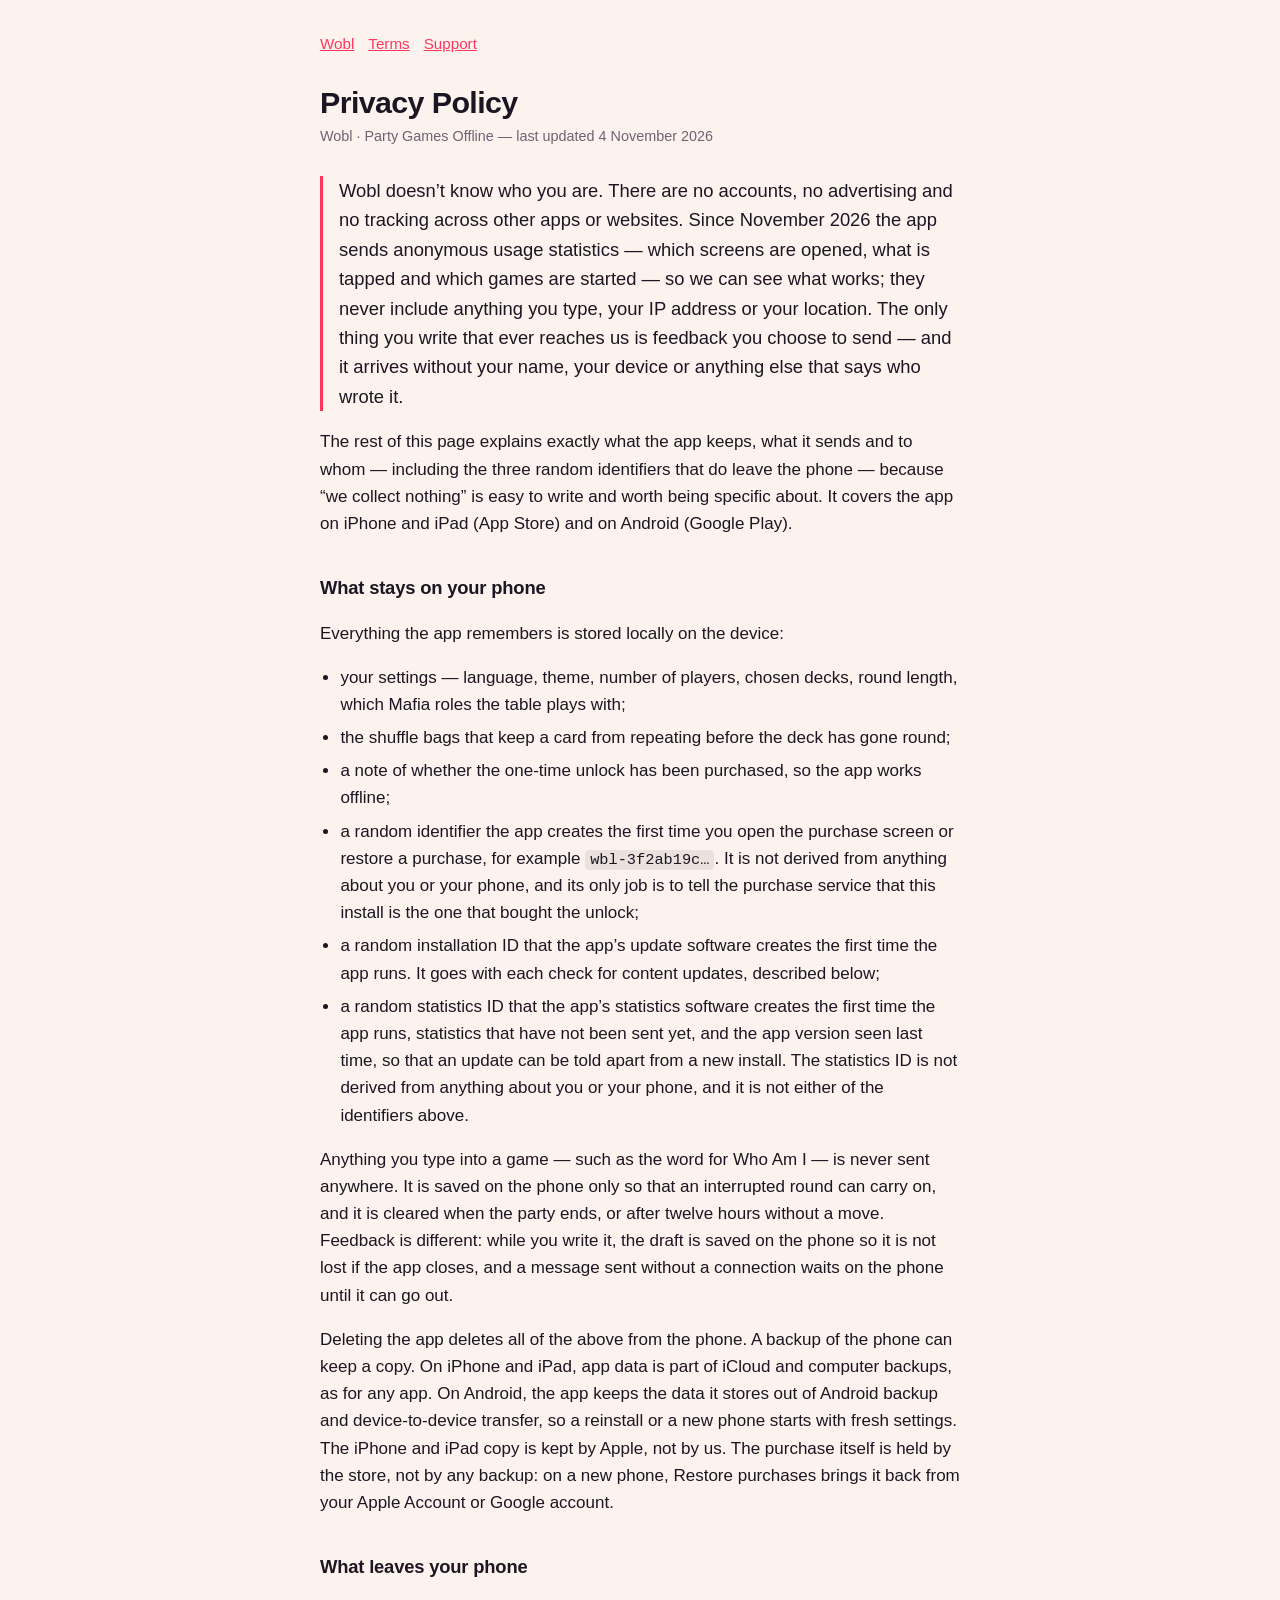
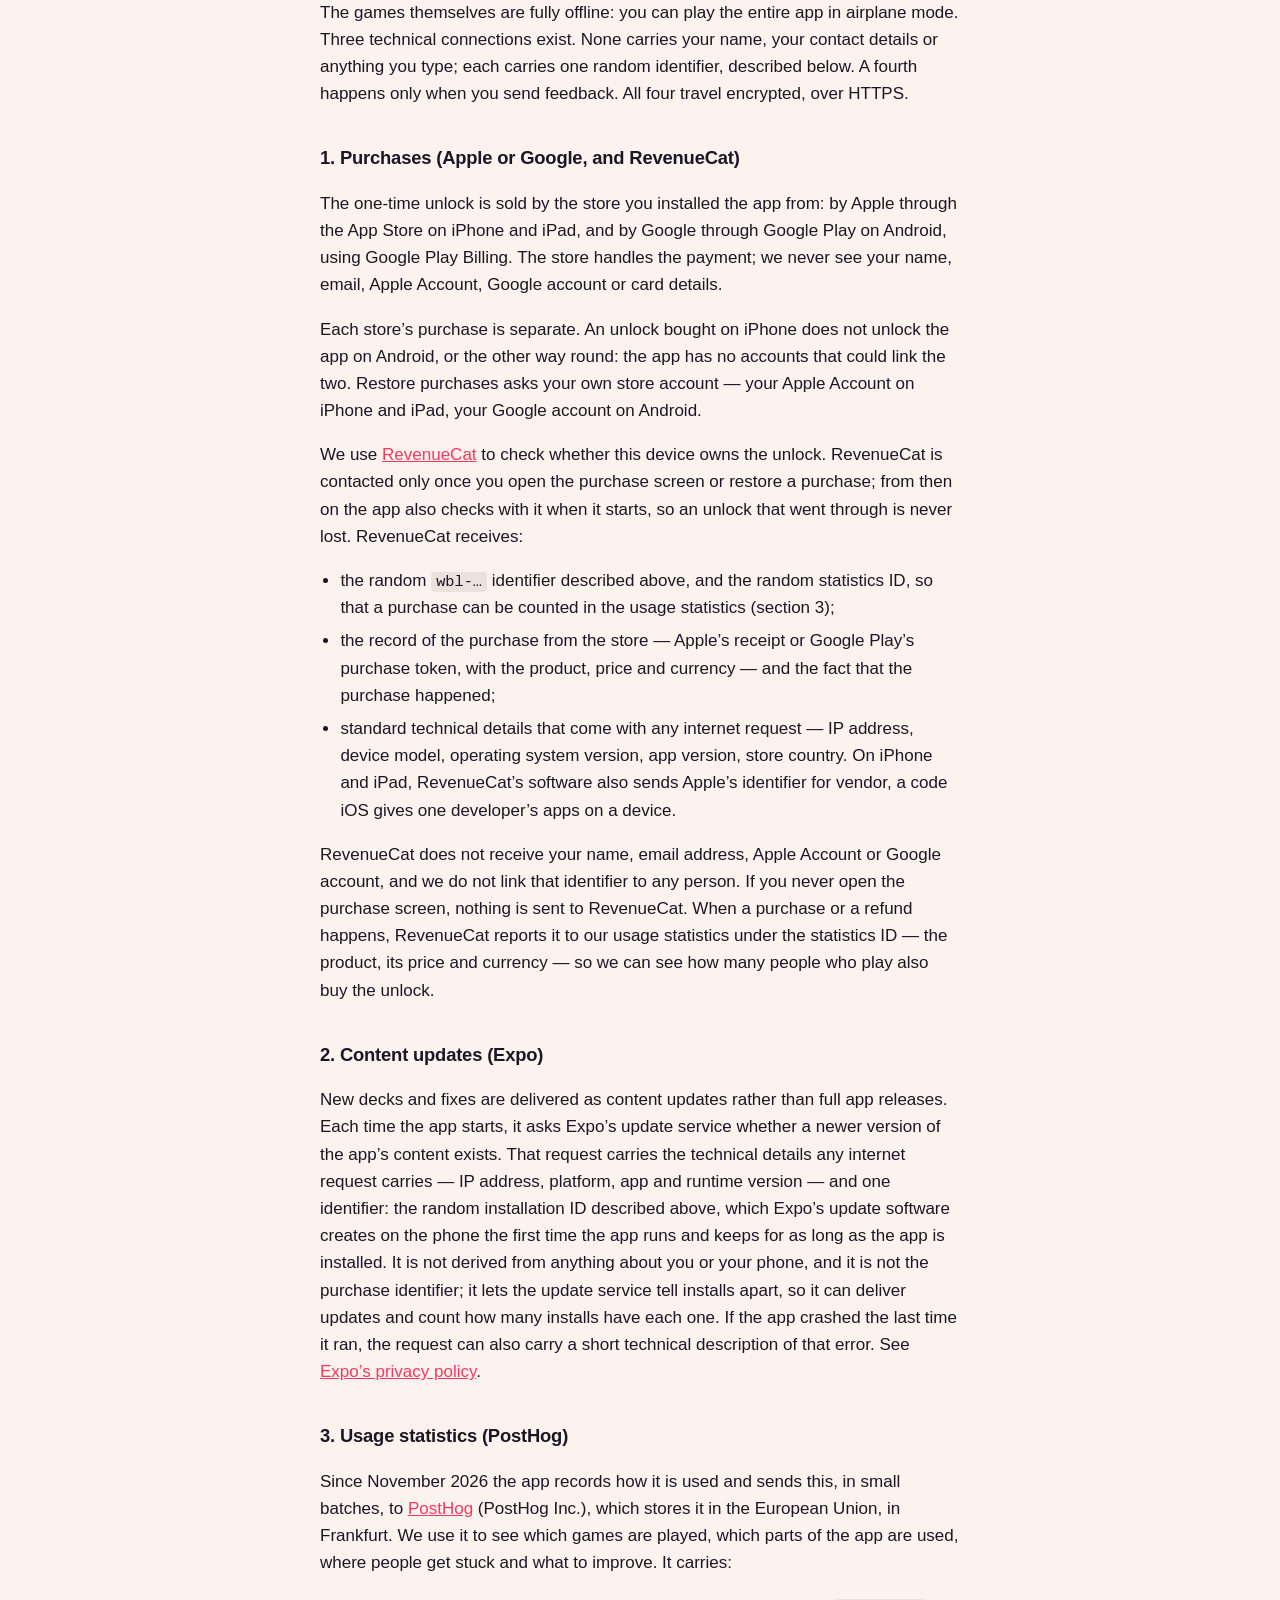
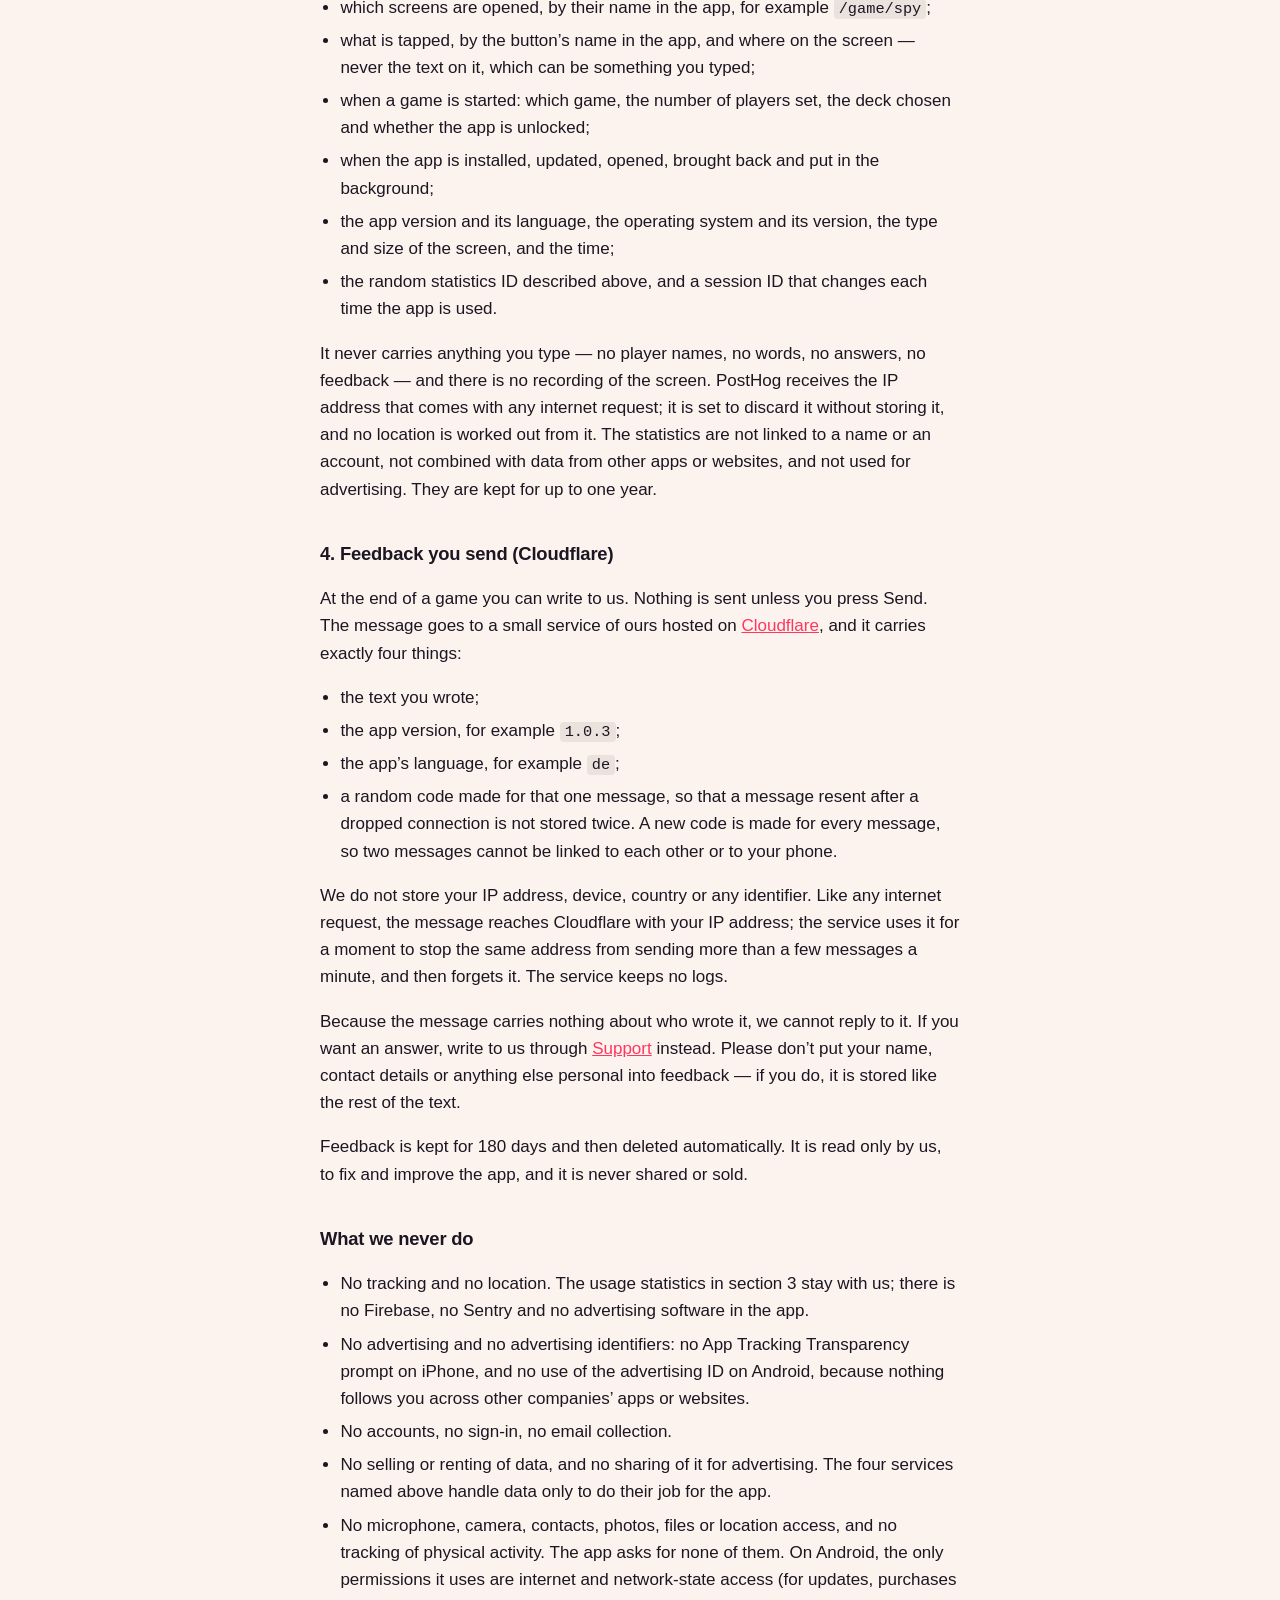
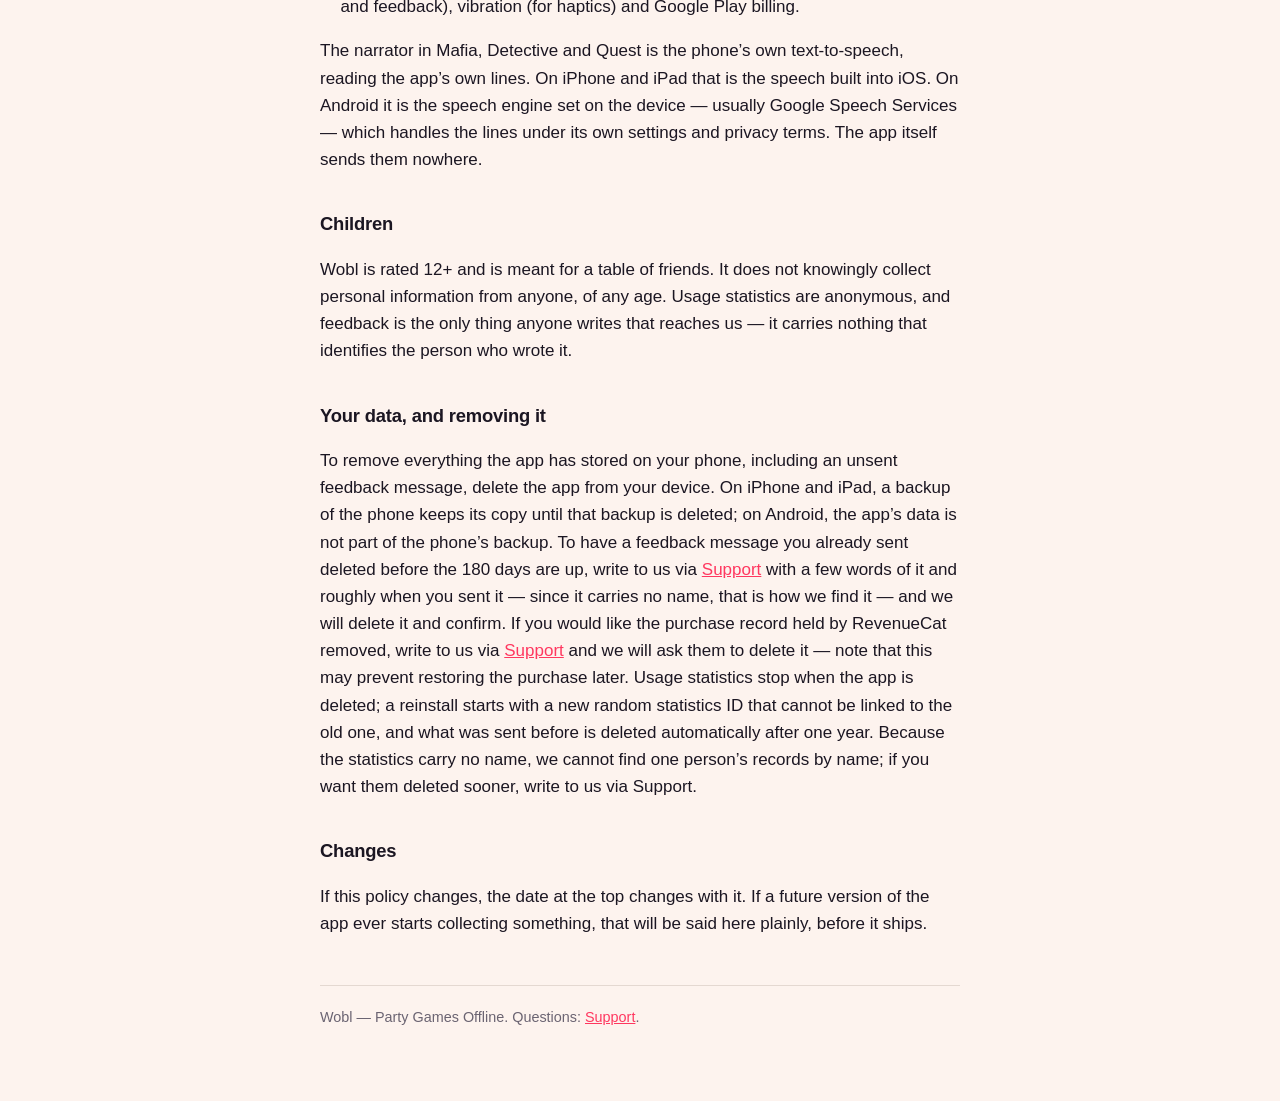
==== privacy.html @ 62a46d9d "Политика: якорь your-data у раздела об удалении данных (ссылка для Data safety в Google Play) Co-Aut" ====
<!doctype html>
<html lang="en">
<head>
<meta charset="utf-8">
<meta name="viewport" content="width=device-width, initial-scale=1">
<title>Privacy Policy — Wobl</title>
<link rel="stylesheet" href="style.css">
</head>
<body>
<main>
<nav><a href="./">Wobl</a><a href="terms.html">Terms</a><a href="support.html">Support</a></nav>

<h1>Privacy Policy</h1>
<p class="date">Wobl · Party Games Offline — last updated 4 November 2026</p>

<p class="lede">Wobl doesn’t know who you are. There are no accounts, no advertising and no tracking across other apps or websites. Since November 2026 the app sends anonymous usage statistics — which screens are opened, what is tapped and which games are started — so we can see what works; they never include anything you type, your IP address or your location. The only thing you write that ever reaches us is feedback you choose to send — and it arrives without your name, your device or anything else that says who wrote it.</p>

<p>The rest of this page explains exactly what the app keeps, what it sends and to whom — including the three random identifiers that do leave the phone — because “we collect nothing” is easy to write and worth being specific about. It covers the app on iPhone and iPad (App Store) and on Android (Google Play).</p>

<h2>What stays on your phone</h2>
<p>Everything the app remembers is stored locally on the device:</p>
<ul>
  <li>your settings — language, theme, number of players, chosen decks, round length, which Mafia roles the table plays with;</li>
  <li>the shuffle bags that keep a card from repeating before the deck has gone round;</li>
  <li>a note of whether the one-time unlock has been purchased, so the app works offline;</li>
  <li>a random identifier the app creates the first time you open the purchase screen or restore a purchase, for example <code>wbl-3f2ab19c…</code>. It is not derived from anything about you or your phone, and its only job is to tell the purchase service that this install is the one that bought the unlock;</li>
  <li>a random installation ID that the app’s update software creates the first time the app runs. It goes with each check for content updates, described below;</li>
  <li>a random statistics ID that the app’s statistics software creates the first time the app runs, statistics that have not been sent yet, and the app version seen last time, so that an update can be told apart from a new install. The statistics ID is not derived from anything about you or your phone, and it is not either of the identifiers above.</li>
</ul>
<p>Anything you type into a game — such as the word for Who Am I — is never sent anywhere. It is saved on the phone only so that an interrupted round can carry on, and it is cleared when the party ends, or after twelve hours without a move. Feedback is different: while you write it, the draft is saved on the phone so it is not lost if the app closes, and a message sent without a connection waits on the phone until it can go out.</p>
<p>Deleting the app deletes all of the above from the phone. A backup of the phone can keep a copy. On iPhone and iPad, app data is part of iCloud and computer backups, as for any app. On Android, the app keeps the data it stores out of Android backup and device-to-device transfer, so a reinstall or a new phone starts with fresh settings. The iPhone and iPad copy is kept by Apple, not by us. The purchase itself is held by the store, not by any backup: on a new phone, Restore purchases brings it back from your Apple Account or Google account.</p>

<h2>What leaves your phone</h2>
<p>The games themselves are fully offline: you can play the entire app in airplane mode. Three technical connections exist. None carries your name, your contact details or anything you type; each carries one random identifier, described below. A fourth happens only when you send feedback. All four travel encrypted, over HTTPS.</p>

<h2>1. Purchases (Apple or Google, and RevenueCat)</h2>
<p>The one-time unlock is sold by the store you installed the app from: by Apple through the App Store on iPhone and iPad, and by Google through Google Play on Android, using Google Play Billing. The store handles the payment; we never see your name, email, Apple Account, Google account or card details.</p>
<p>Each store’s purchase is separate. An unlock bought on iPhone does not unlock the app on Android, or the other way round: the app has no accounts that could link the two. Restore purchases asks your own store account — your Apple Account on iPhone and iPad, your Google account on Android.</p>
<p>We use <a href="https://www.revenuecat.com/privacy/" rel="noopener">RevenueCat</a> to check whether this device owns the unlock. RevenueCat is contacted only once you open the purchase screen or restore a purchase; from then on the app also checks with it when it starts, so an unlock that went through is never lost. RevenueCat receives:</p>
<ul>
  <li>the random <code>wbl-…</code> identifier described above, and the random statistics ID, so that a purchase can be counted in the usage statistics (section 3);</li>
  <li>the record of the purchase from the store — Apple’s receipt or Google Play’s purchase token, with the product, price and currency — and the fact that the purchase happened;</li>
  <li>standard technical details that come with any internet request — IP address, device model, operating system version, app version, store country. On iPhone and iPad, RevenueCat’s software also sends Apple’s identifier for vendor, a code iOS gives one developer’s apps on a device.</li>
</ul>
<p>RevenueCat does not receive your name, email address, Apple Account or Google account, and we do not link that identifier to any person. If you never open the purchase screen, nothing is sent to RevenueCat. When a purchase or a refund happens, RevenueCat reports it to our usage statistics under the statistics ID — the product, its price and currency — so we can see how many people who play also buy the unlock.</p>

<h2>2. Content updates (Expo)</h2>
<p>New decks and fixes are delivered as content updates rather than full app releases. Each time the app starts, it asks Expo’s update service whether a newer version of the app’s content exists. That request carries the technical details any internet request carries — IP address, platform, app and runtime version — and one identifier: the random installation ID described above, which Expo’s update software creates on the phone the first time the app runs and keeps for as long as the app is installed. It is not derived from anything about you or your phone, and it is not the purchase identifier; it lets the update service tell installs apart, so it can deliver updates and count how many installs have each one. If the app crashed the last time it ran, the request can also carry a short technical description of that error. See <a href="https://expo.dev/privacy" rel="noopener">Expo’s privacy policy</a>.</p>

<h2>3. Usage statistics (PostHog)</h2>
<p>Since November 2026 the app records how it is used and sends this, in small batches, to <a href="https://posthog.com/privacy" rel="noopener">PostHog</a> (PostHog Inc.), which stores it in the European Union, in Frankfurt. We use it to see which games are played, which parts of the app are used, where people get stuck and what to improve. It carries:</p>
<ul>
  <li>which screens are opened, by their name in the app, for example <code>/game/spy</code>;</li>
  <li>what is tapped, by the button’s name in the app, and where on the screen — never the text on it, which can be something you typed;</li>
  <li>when a game is started: which game, the number of players set, the deck chosen and whether the app is unlocked;</li>
  <li>when the app is installed, updated, opened, brought back and put in the background;</li>
  <li>the app version and its language, the operating system and its version, the type and size of the screen, and the time;</li>
  <li>the random statistics ID described above, and a session ID that changes each time the app is used.</li>
</ul>
<p>It never carries anything you type — no player names, no words, no answers, no feedback — and there is no recording of the screen. PostHog receives the IP address that comes with any internet request; it is set to discard it without storing it, and no location is worked out from it. The statistics are not linked to a name or an account, not combined with data from other apps or websites, and not used for advertising. They are kept for up to one year.</p>

<h2>4. Feedback you send (Cloudflare)</h2>
<p>At the end of a game you can write to us. Nothing is sent unless you press Send. The message goes to a small service of ours hosted on <a href="https://www.cloudflare.com/privacypolicy/" rel="noopener">Cloudflare</a>, and it carries exactly four things:</p>
<ul>
  <li>the text you wrote;</li>
  <li>the app version, for example <code>1.0.3</code>;</li>
  <li>the app’s language, for example <code>de</code>;</li>
  <li>a random code made for that one message, so that a message resent after a dropped connection is not stored twice. A new code is made for every message, so two messages cannot be linked to each other or to your phone.</li>
</ul>
<p>We do not store your IP address, device, country or any identifier. Like any internet request, the message reaches Cloudflare with your IP address; the service uses it for a moment to stop the same address from sending more than a few messages a minute, and then forgets it. The service keeps no logs.</p>
<p>Because the message carries nothing about who wrote it, we cannot reply to it. If you want an answer, write to us through <a href="support.html">Support</a> instead. Please don’t put your name, contact details or anything else personal into feedback — if you do, it is stored like the rest of the text.</p>
<p>Feedback is kept for 180 days and then deleted automatically. It is read only by us, to fix and improve the app, and it is never shared or sold.</p>

<h2>What we never do</h2>
<ul>
  <li>No tracking and no location. The usage statistics in section 3 stay with us; there is no Firebase, no Sentry and no advertising software in the app.</li>
  <li>No advertising and no advertising identifiers: no App Tracking Transparency prompt on iPhone, and no use of the advertising ID on Android, because nothing follows you across other companies’ apps or websites.</li>
  <li>No accounts, no sign-in, no email collection.</li>
  <li>No selling or renting of data, and no sharing of it for advertising. The four services named above handle data only to do their job for the app.</li>
  <li>No microphone, camera, contacts, photos, files or location access, and no tracking of physical activity. The app asks for none of them. On Android, the only permissions it uses are internet and network-state access (for updates, purchases and feedback), vibration (for haptics) and Google Play billing.</li>
</ul>
<p>The narrator in Mafia, Detective and Quest is the phone’s own text-to-speech, reading the app’s own lines. On iPhone and iPad that is the speech built into iOS. On Android it is the speech engine set on the device — usually Google Speech Services — which handles the lines under its own settings and privacy terms. The app itself sends them nowhere.</p>

<h2>Children</h2>
<p>Wobl is rated 12+ and is meant for a table of friends. It does not knowingly collect personal information from anyone, of any age. Usage statistics are anonymous, and feedback is the only thing anyone writes that reaches us — it carries nothing that identifies the person who wrote it.</p>

<h2 id="your-data">Your data, and removing it</h2>
<p>To remove everything the app has stored on your phone, including an unsent feedback message, delete the app from your device. On iPhone and iPad, a backup of the phone keeps its copy until that backup is deleted; on Android, the app’s data is not part of the phone’s backup. To have a feedback message you already sent deleted before the 180 days are up, write to us via <a href="support.html">Support</a> with a few words of it and roughly when you sent it — since it carries no name, that is how we find it — and we will delete it and confirm. If you would like the purchase record held by RevenueCat removed, write to us via <a href="support.html">Support</a> and we will ask them to delete it — note that this may prevent restoring the purchase later. Usage statistics stop when the app is deleted; a reinstall starts with a new random statistics ID that cannot be linked to the old one, and what was sent before is deleted automatically after one year. Because the statistics carry no name, we cannot find one person’s records by name; if you want them deleted sooner, write to us via Support.</p>

<h2>Changes</h2>
<p>If this policy changes, the date at the top changes with it. If a future version of the app ever starts collecting something, that will be said here plainly, before it ships.</p>

<footer>Wobl — Party Games Offline. Questions: <a href="support.html">Support</a>.</footer>
</main>
</body>
</html>
---- style.css ----
/* One stylesheet, no framework. The two colours are the app's own background:
   cream in light, graphite in dark. */
:root {
  color-scheme: light dark;
  --bg: #fdf3ee;
  --ink: #1b1622;
  --soft: #6b6472;
  --line: #e4d8d1;
  --accent: #ff375f;
}
@media (prefers-color-scheme: dark) {
  :root {
    --bg: #1b1622;
    --ink: #f4eef0;
    --soft: #a49ba8;
    --line: #362d3c;
  }
}
* { box-sizing: border-box; }
body {
  margin: 0;
  padding: 32px 20px 72px;
  background: var(--bg);
  color: var(--ink);
  font: 17px/1.6 -apple-system, BlinkMacSystemFont, "Segoe UI", Roboto, Helvetica, Arial, sans-serif;
  -webkit-text-size-adjust: 100%;
}
main { max-width: 40rem; margin: 0 auto; }
a { color: var(--accent); }
h1 { font-size: 1.9rem; line-height: 1.2; margin: 0 0 4px; letter-spacing: -0.02em; }
h2 { font-size: 1.15rem; margin: 36px 0 8px; letter-spacing: -0.01em; }
p, li { color: var(--ink); }
ul { padding-left: 1.2em; }
li { margin: 6px 0; }
.date { color: var(--soft); font-size: 0.9rem; margin: 0 0 28px; }
.lede {
  font-size: 1.15rem;
  border-left: 3px solid var(--accent);
  padding-left: 16px;
  margin: 24px 0 8px;
}
nav { margin-bottom: 28px; font-size: 0.95rem; }
nav a { margin-right: 14px; }
footer {
  margin-top: 48px;
  padding-top: 20px;
  border-top: 1px solid var(--line);
  color: var(--soft);
  font-size: 0.9rem;
}
code {
  font: 0.9em ui-monospace, SFMono-Regular, Menlo, monospace;
  background: color-mix(in srgb, var(--ink) 8%, transparent);
  padding: 1px 5px;
  border-radius: 4px;
}
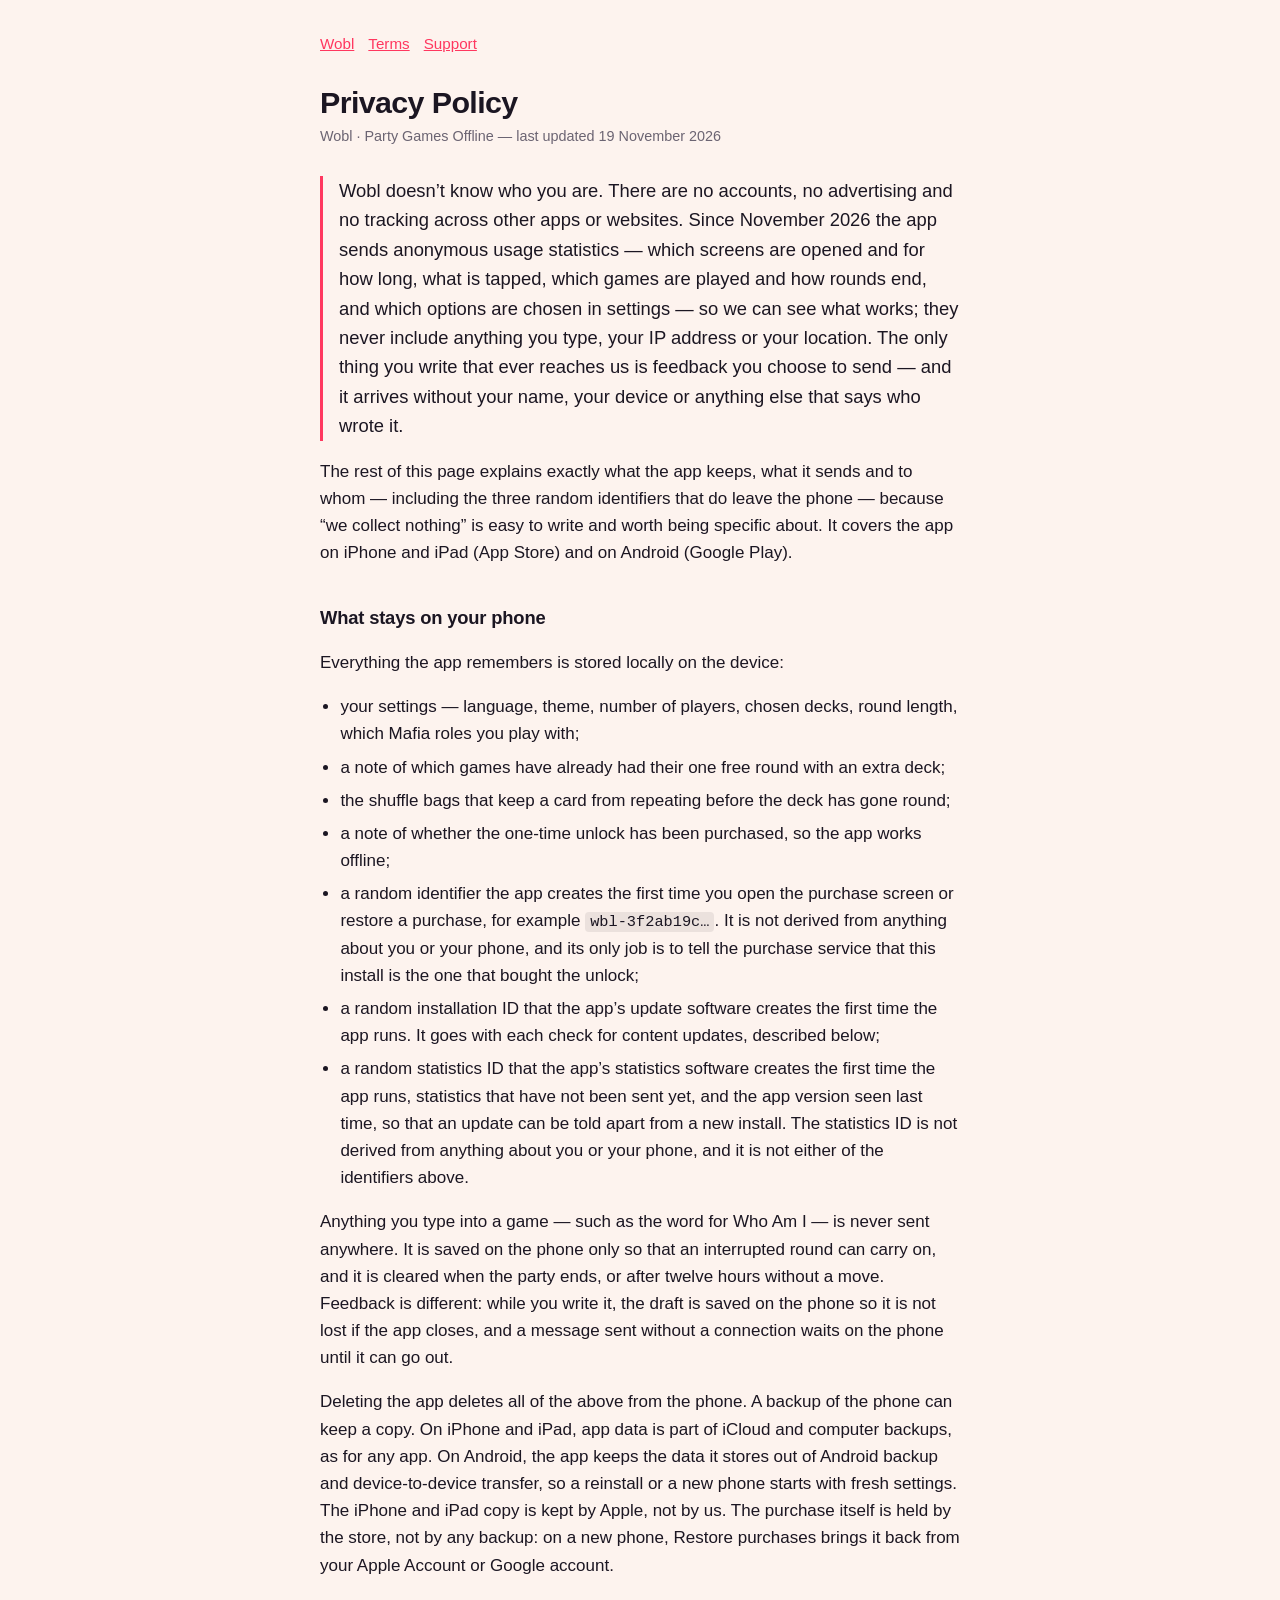
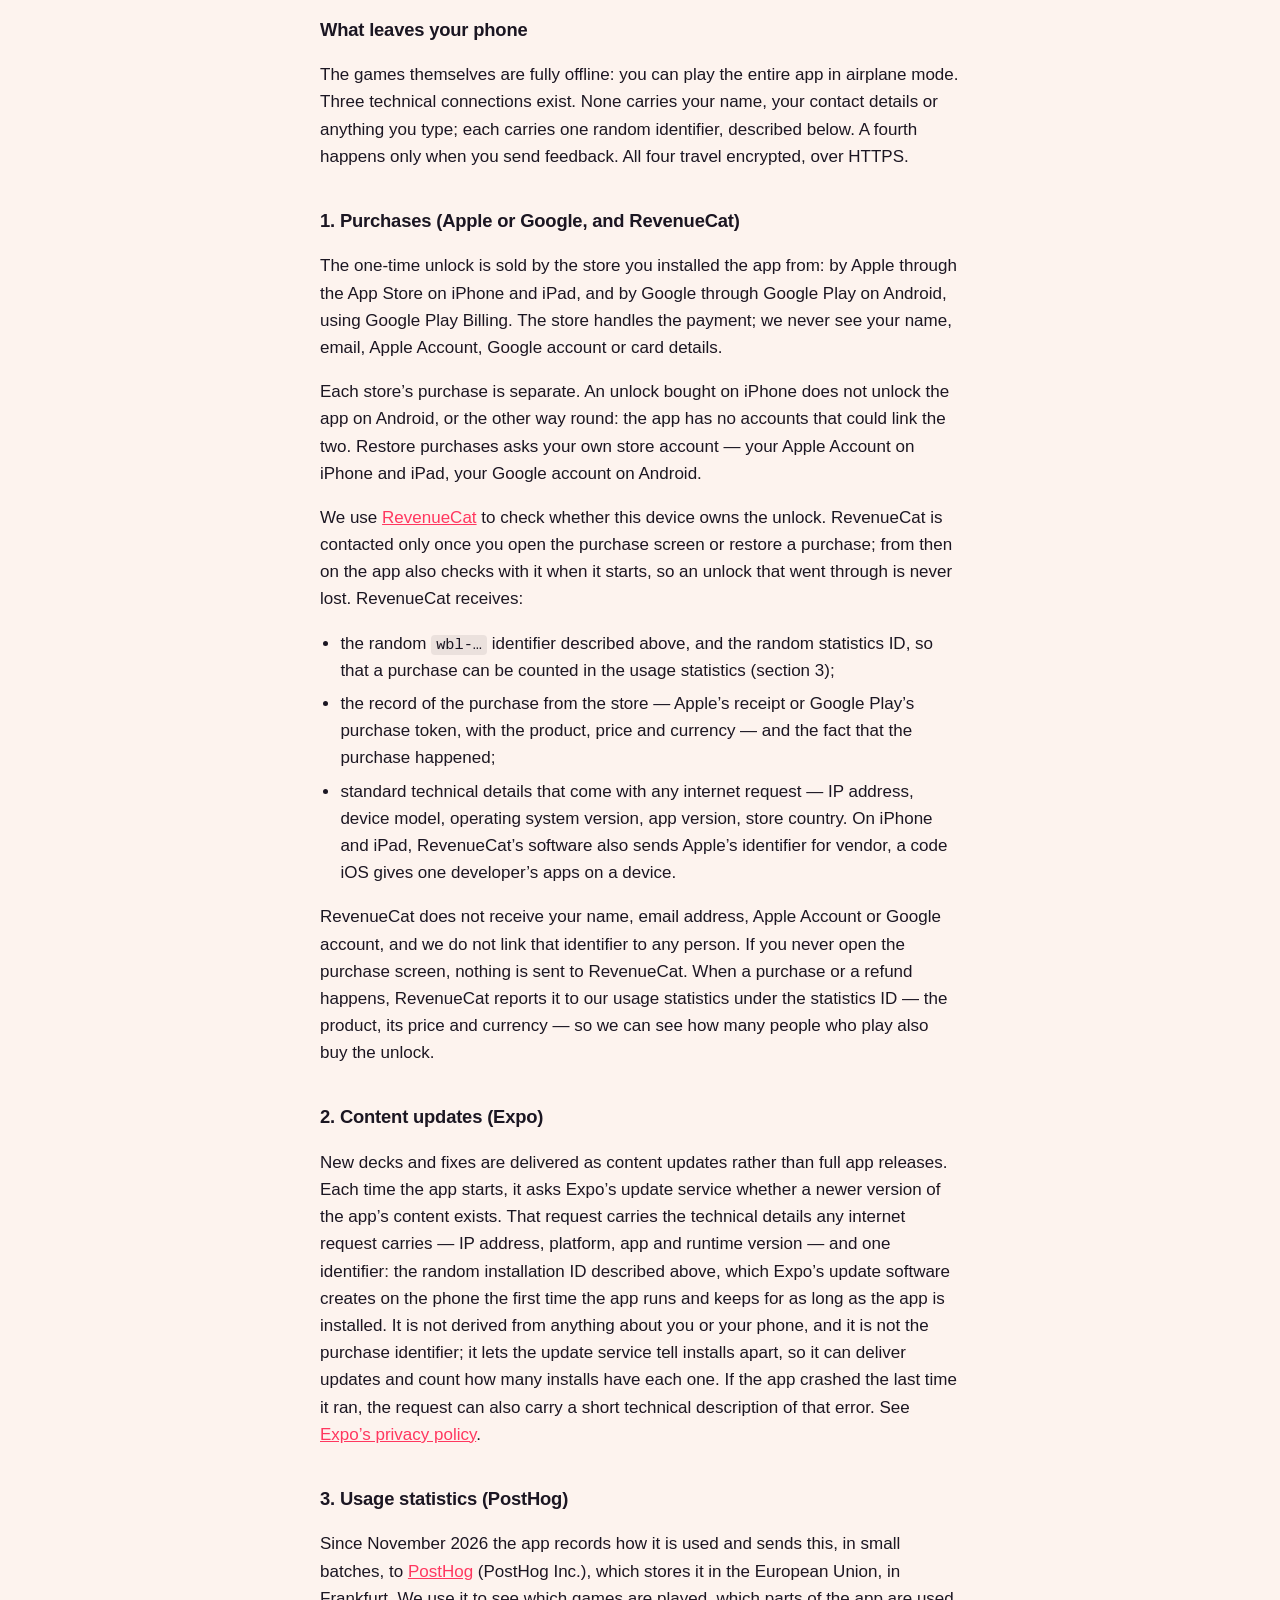
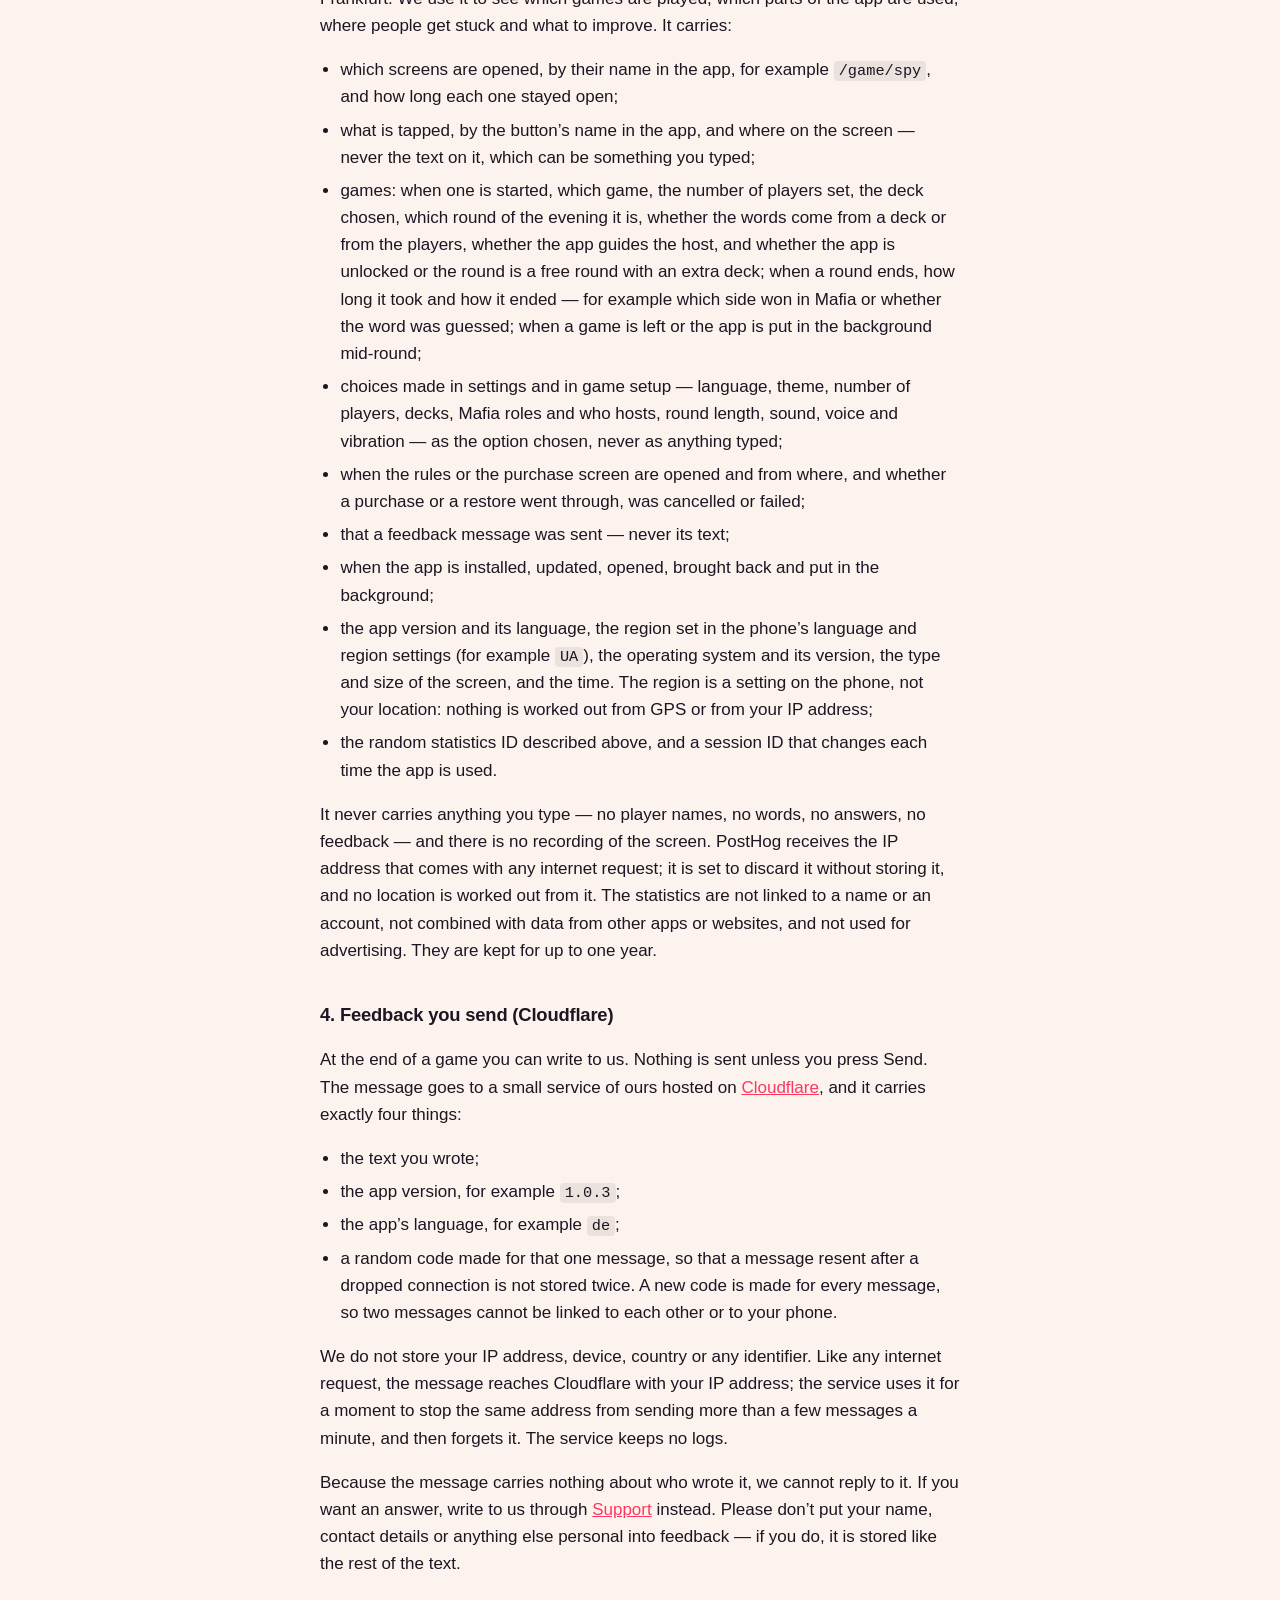
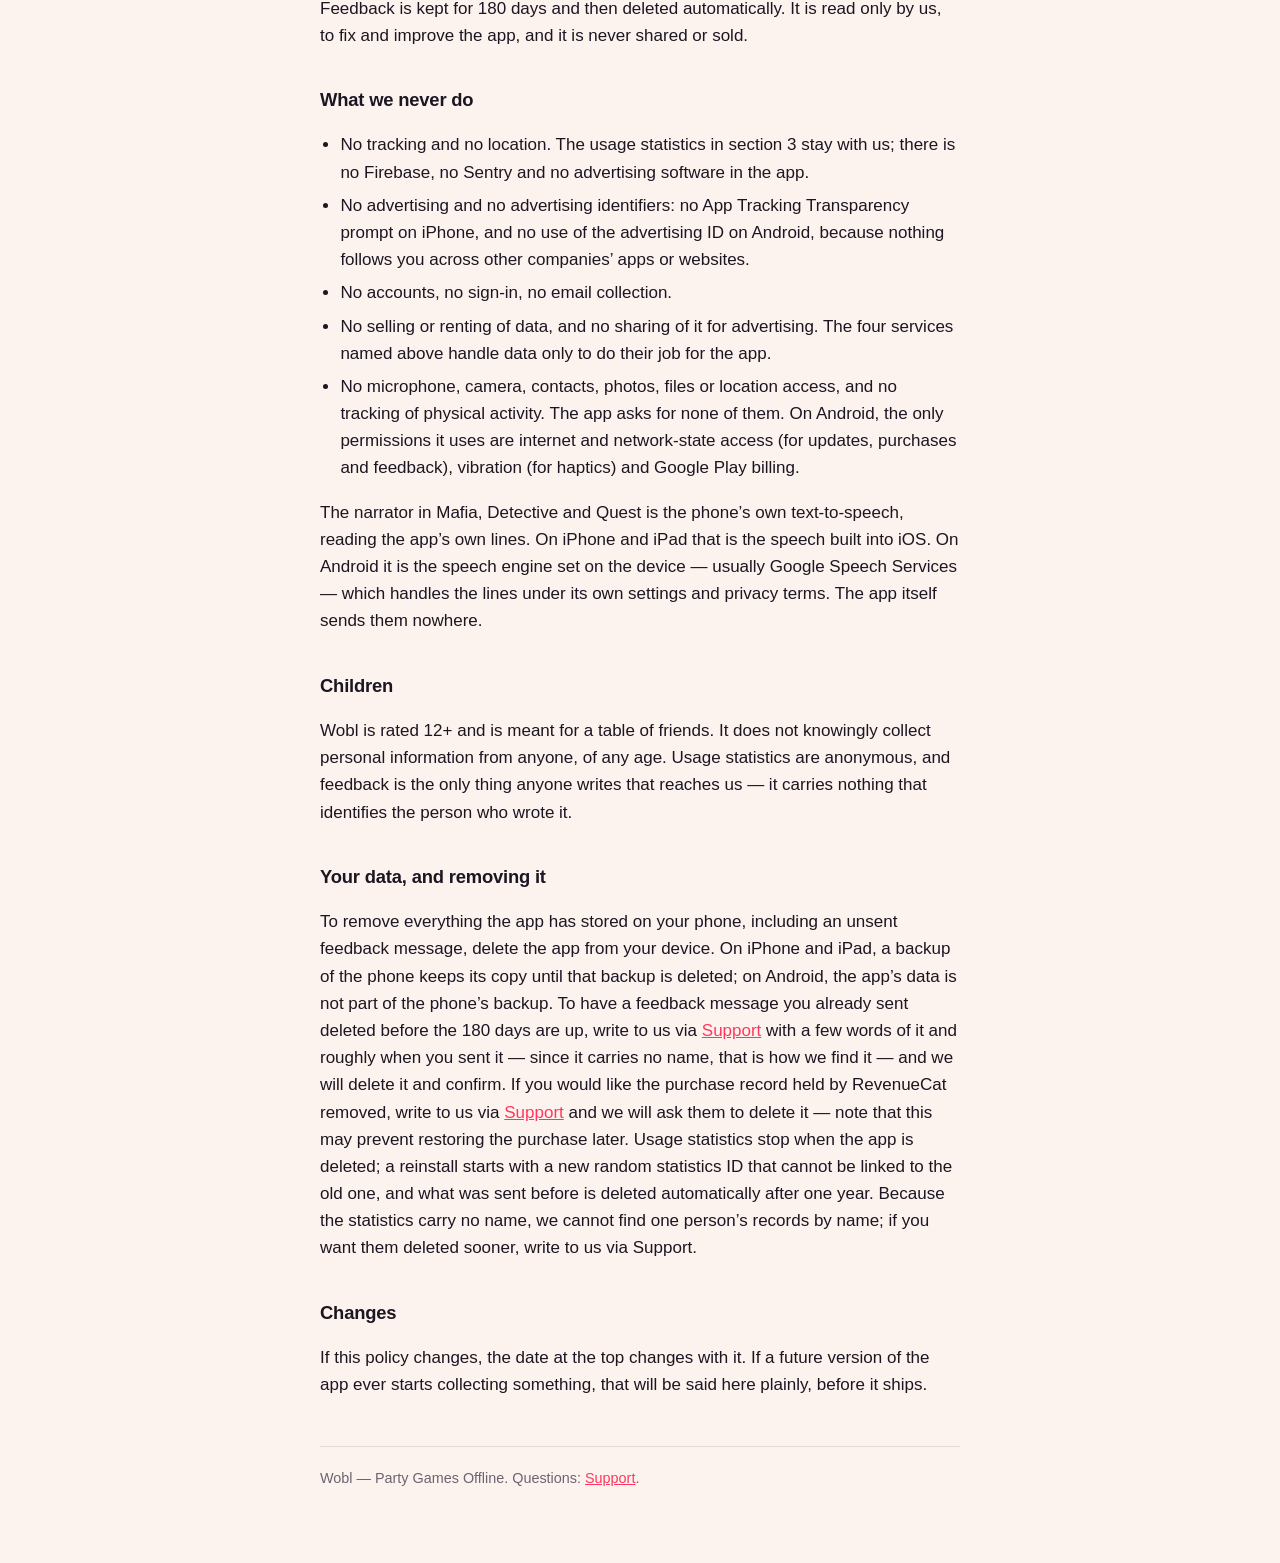
==== commit 431e235f: "Политика: статистика целиком — время на экранах, исход раундов, выход посреди игры, выбор в настройк" ====
--- a/privacy.html
+++ b/privacy.html
@@ -11,16 +11,17 @@
 <nav><a href="./">Wobl</a><a href="terms.html">Terms</a><a href="support.html">Support</a></nav>
 
 <h1>Privacy Policy</h1>
-<p class="date">Wobl · Party Games Offline — last updated 4 November 2026</p>
+<p class="date">Wobl · Party Games Offline — last updated 19 November 2026</p>
 
-<p class="lede">Wobl doesn’t know who you are. There are no accounts, no advertising and no tracking across other apps or websites. Since November 2026 the app sends anonymous usage statistics — which screens are opened, what is tapped and which games are started — so we can see what works; they never include anything you type, your IP address or your location. The only thing you write that ever reaches us is feedback you choose to send — and it arrives without your name, your device or anything else that says who wrote it.</p>
+<p class="lede">Wobl doesn’t know who you are. There are no accounts, no advertising and no tracking across other apps or websites. Since November 2026 the app sends anonymous usage statistics — which screens are opened and for how long, what is tapped, which games are played and how rounds end, and which options are chosen in settings — so we can see what works; they never include anything you type, your IP address or your location. The only thing you write that ever reaches us is feedback you choose to send — and it arrives without your name, your device or anything else that says who wrote it.</p>
 
 <p>The rest of this page explains exactly what the app keeps, what it sends and to whom — including the three random identifiers that do leave the phone — because “we collect nothing” is easy to write and worth being specific about. It covers the app on iPhone and iPad (App Store) and on Android (Google Play).</p>
 
 <h2>What stays on your phone</h2>
 <p>Everything the app remembers is stored locally on the device:</p>
 <ul>
-  <li>your settings — language, theme, number of players, chosen decks, round length, which Mafia roles the table plays with;</li>
+  <li>your settings — language, theme, number of players, chosen decks, round length, which Mafia roles you play with;</li>
+  <li>a note of which games have already had their one free round with an extra deck;</li>
   <li>the shuffle bags that keep a card from repeating before the deck has gone round;</li>
   <li>a note of whether the one-time unlock has been purchased, so the app works offline;</li>
   <li>a random identifier the app creates the first time you open the purchase screen or restore a purchase, for example <code>wbl-3f2ab19c…</code>. It is not derived from anything about you or your phone, and its only job is to tell the purchase service that this install is the one that bought the unlock;</li>
@@ -50,11 +51,14 @@
 <h2>3. Usage statistics (PostHog)</h2>
 <p>Since November 2026 the app records how it is used and sends this, in small batches, to <a href="https://posthog.com/privacy" rel="noopener">PostHog</a> (PostHog Inc.), which stores it in the European Union, in Frankfurt. We use it to see which games are played, which parts of the app are used, where people get stuck and what to improve. It carries:</p>
 <ul>
-  <li>which screens are opened, by their name in the app, for example <code>/game/spy</code>;</li>
+  <li>which screens are opened, by their name in the app, for example <code>/game/spy</code>, and how long each one stayed open;</li>
   <li>what is tapped, by the button’s name in the app, and where on the screen — never the text on it, which can be something you typed;</li>
-  <li>when a game is started: which game, the number of players set, the deck chosen and whether the app is unlocked;</li>
+  <li>games: when one is started, which game, the number of players set, the deck chosen, which round of the evening it is, whether the words come from a deck or from the players, whether the app guides the host, and whether the app is unlocked or the round is a free round with an extra deck; when a round ends, how long it took and how it ended — for example which side won in Mafia or whether the word was guessed; when a game is left or the app is put in the background mid-round;</li>
+  <li>choices made in settings and in game setup — language, theme, number of players, decks, Mafia roles and who hosts, round length, sound, voice and vibration — as the option chosen, never as anything typed;</li>
+  <li>when the rules or the purchase screen are opened and from where, and whether a purchase or a restore went through, was cancelled or failed;</li>
+  <li>that a feedback message was sent — never its text;</li>
   <li>when the app is installed, updated, opened, brought back and put in the background;</li>
-  <li>the app version and its language, the operating system and its version, the type and size of the screen, and the time;</li>
+  <li>the app version and its language, the region set in the phone’s language and region settings (for example <code>UA</code>), the operating system and its version, the type and size of the screen, and the time. The region is a setting on the phone, not your location: nothing is worked out from GPS or from your IP address;</li>
   <li>the random statistics ID described above, and a session ID that changes each time the app is used.</li>
 </ul>
 <p>It never carries anything you type — no player names, no words, no answers, no feedback — and there is no recording of the screen. PostHog receives the IP address that comes with any internet request; it is set to discard it without storing it, and no location is worked out from it. The statistics are not linked to a name or an account, not combined with data from other apps or websites, and not used for advertising. They are kept for up to one year.</p>
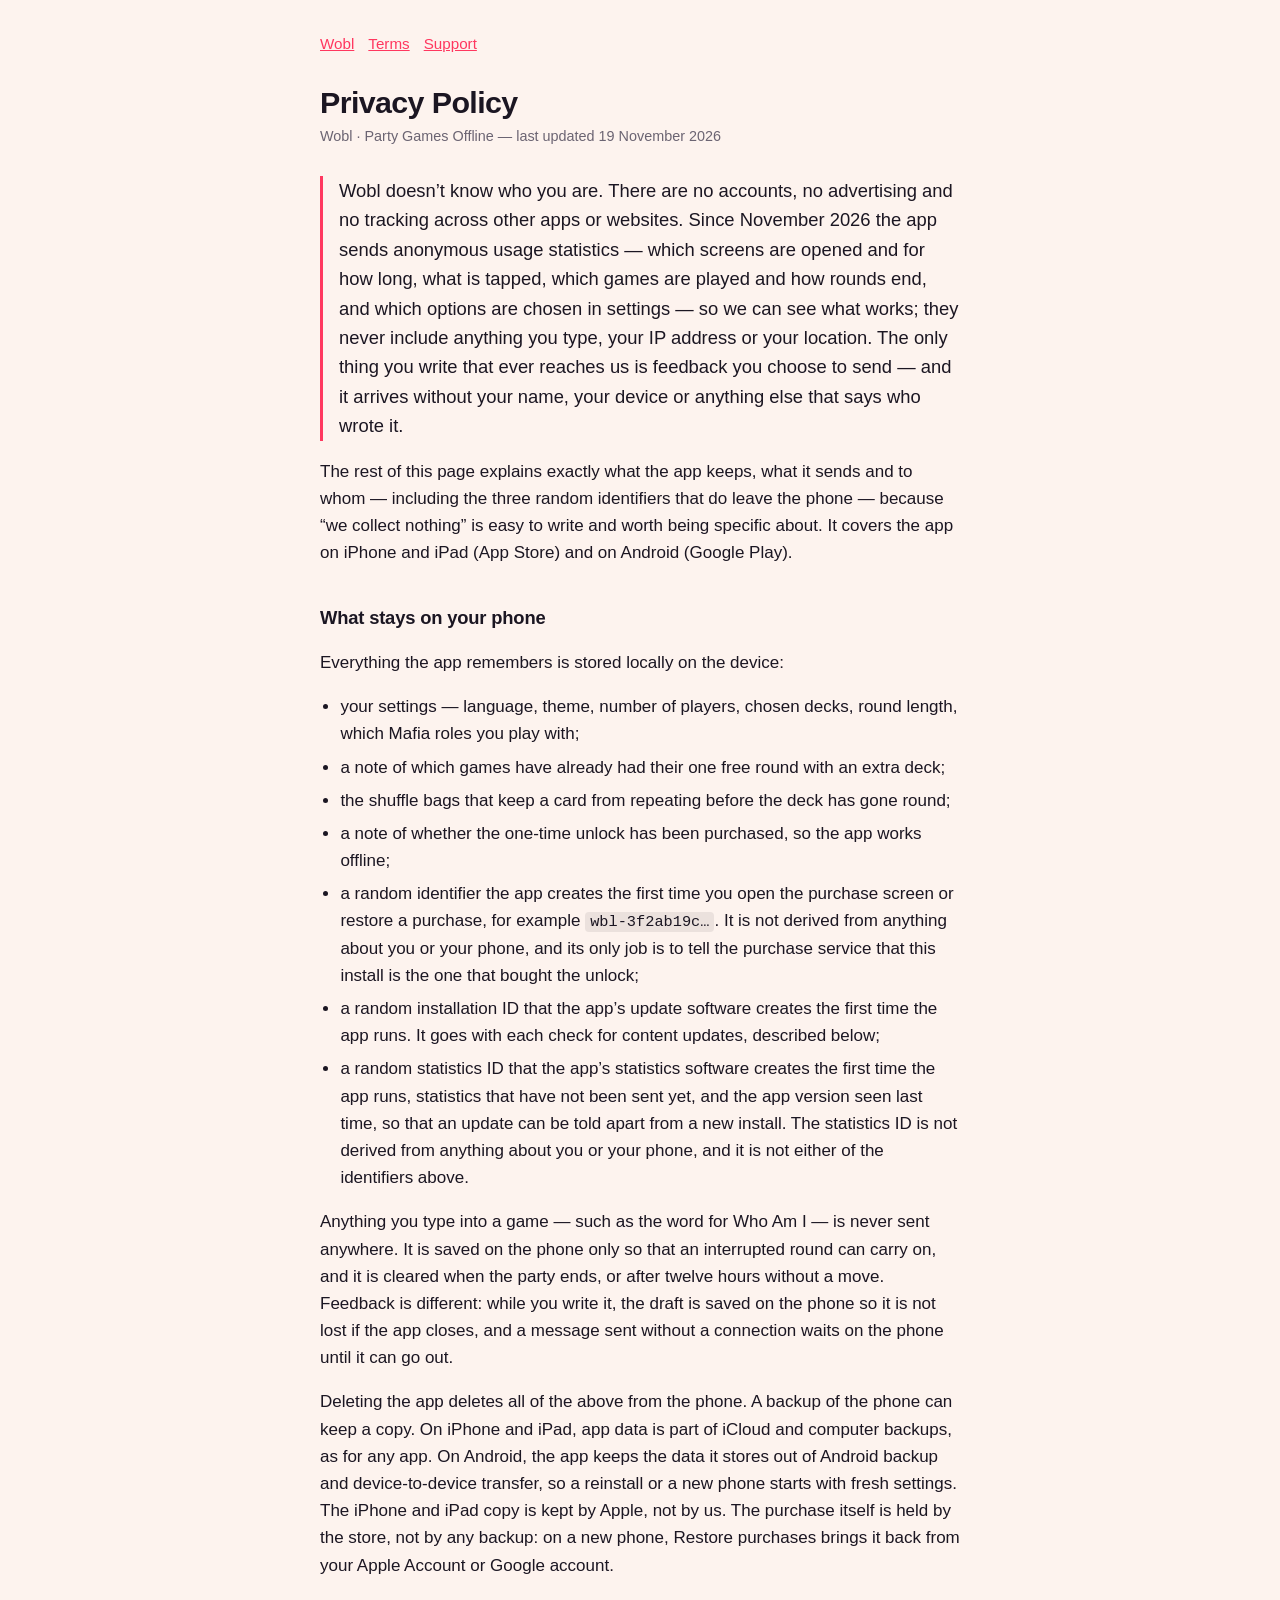
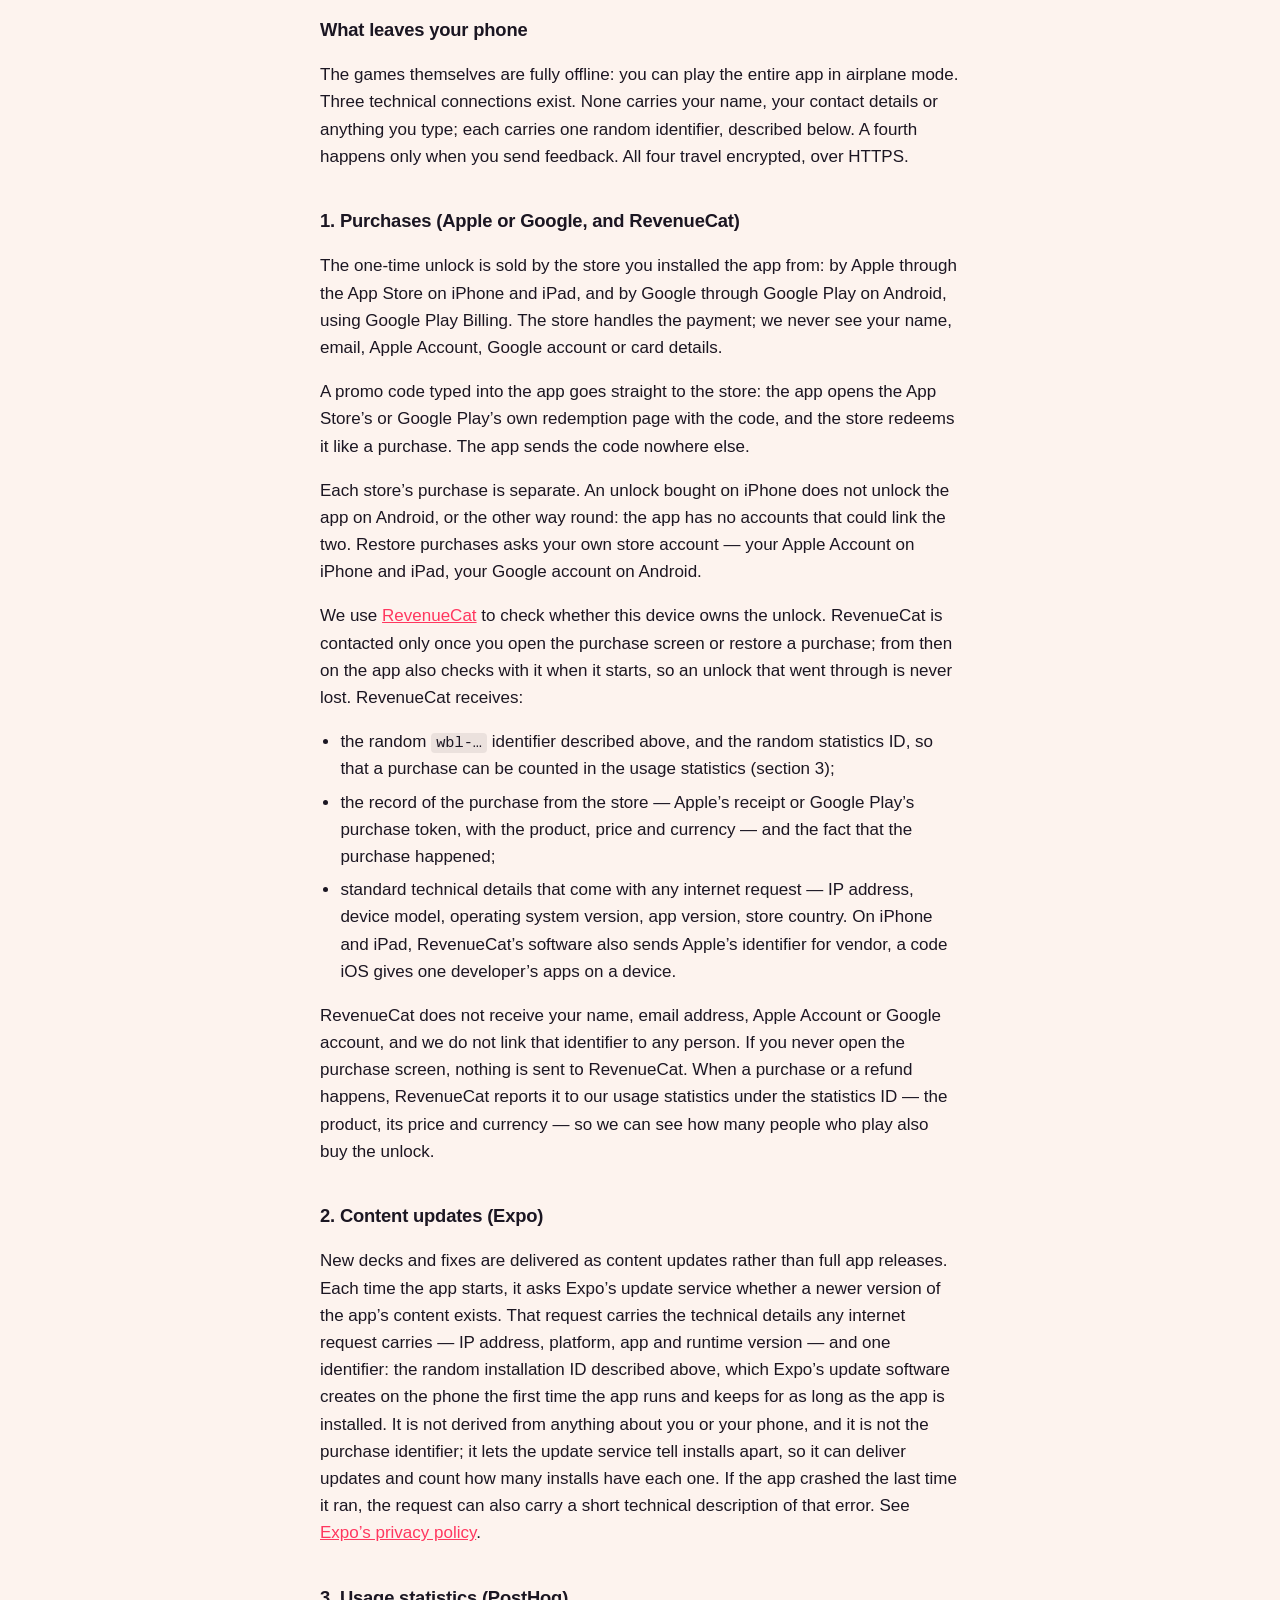
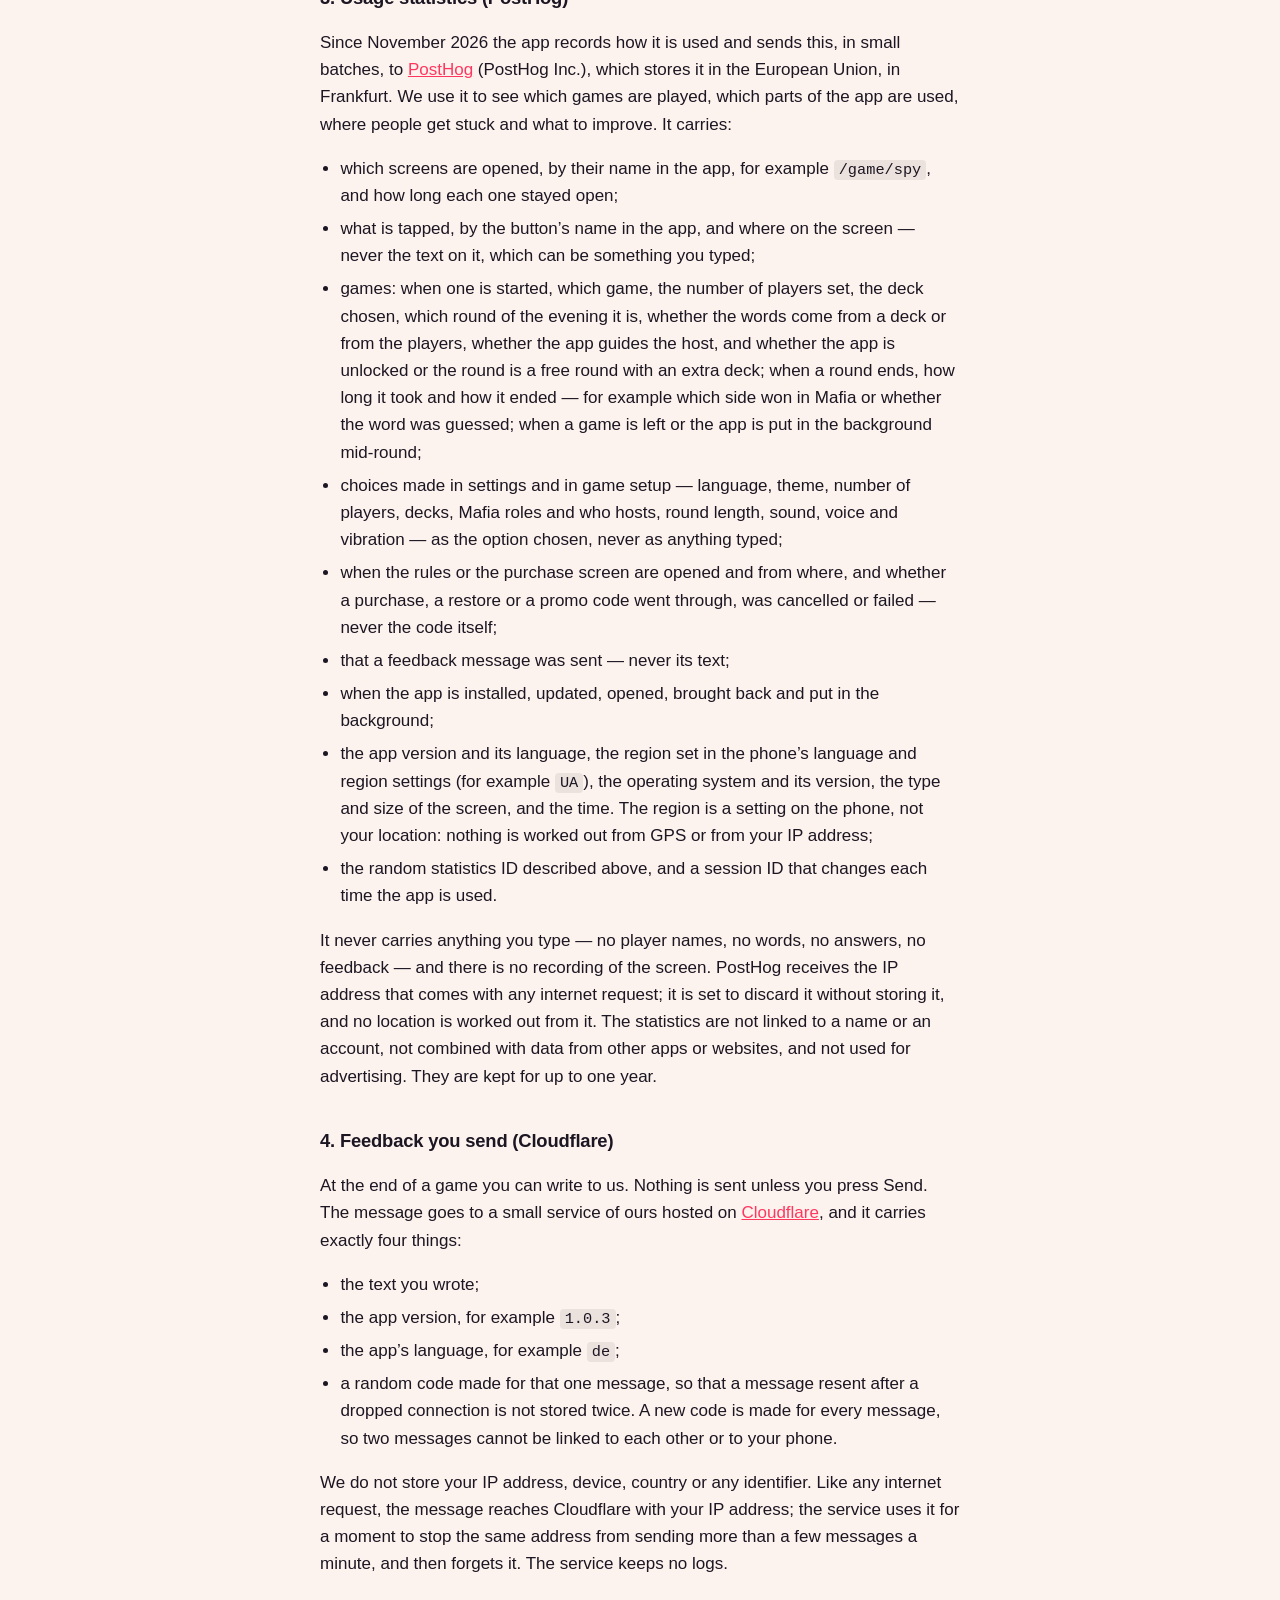
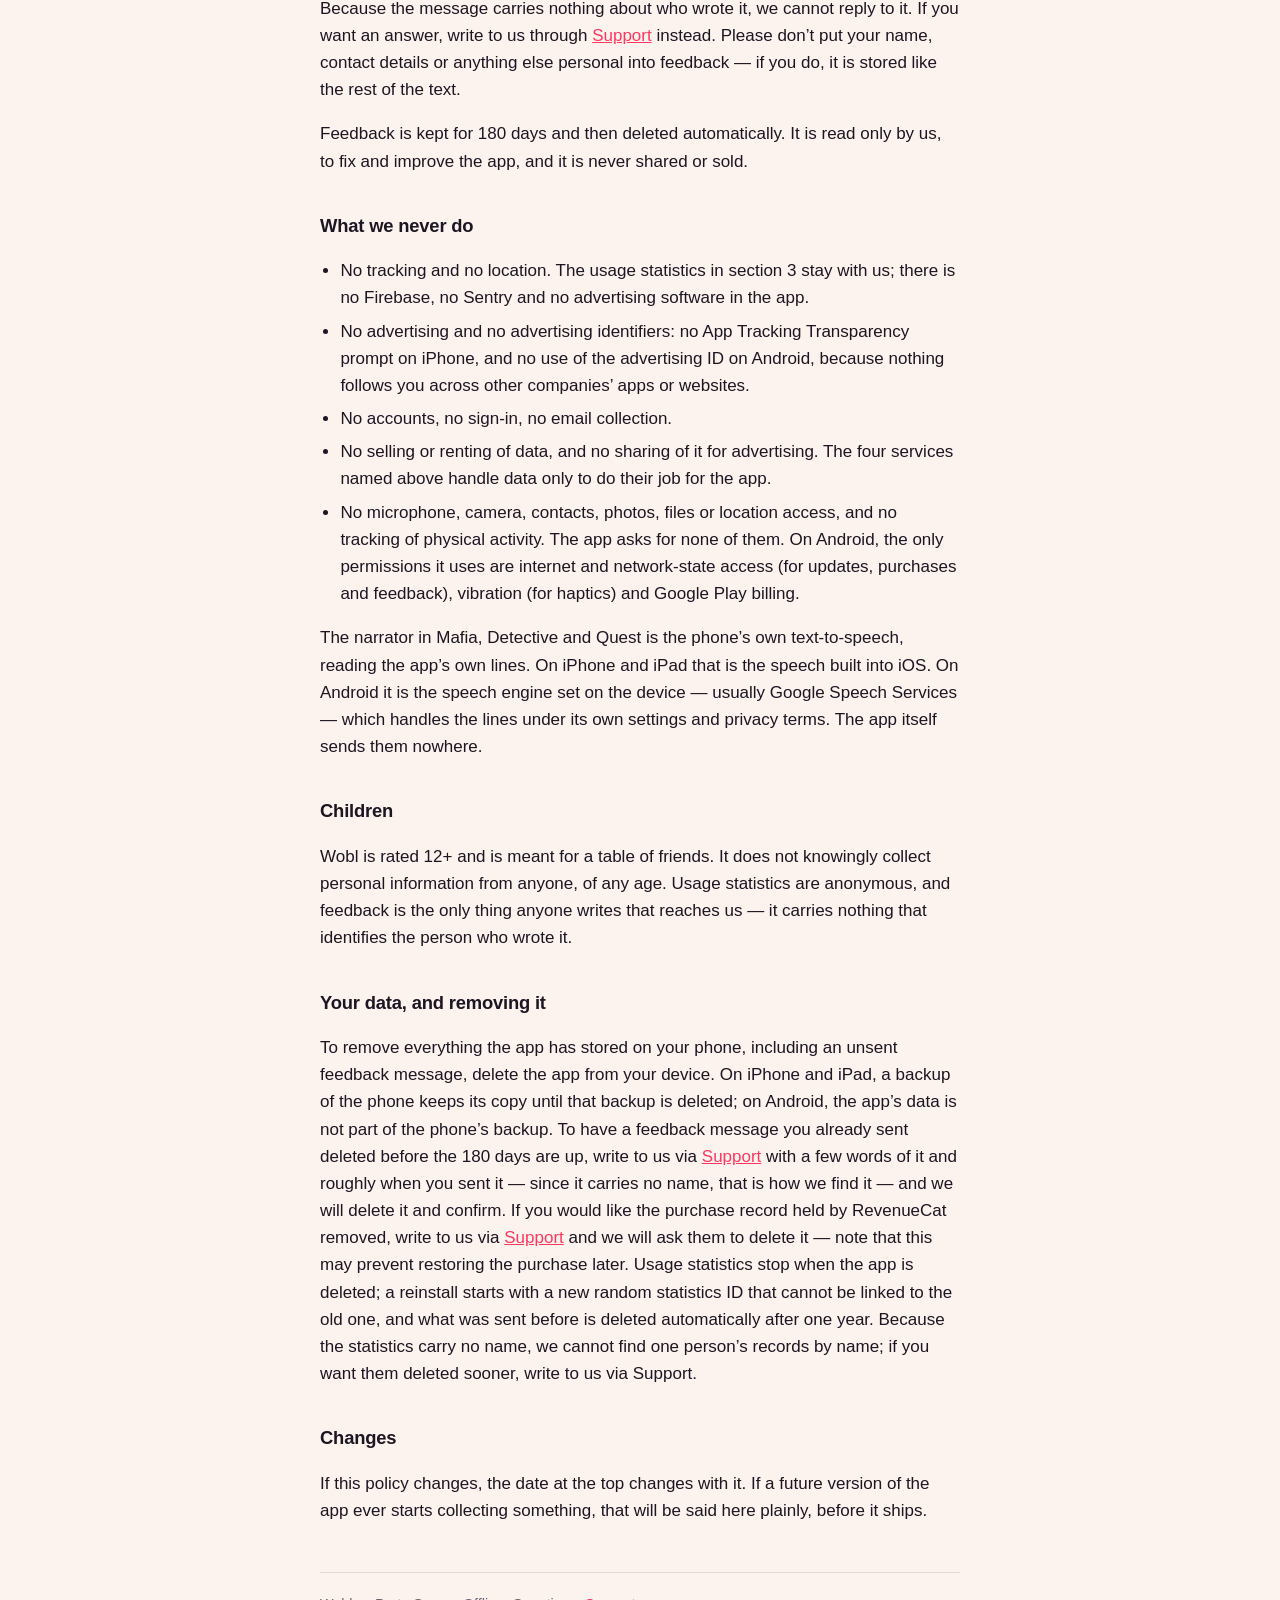
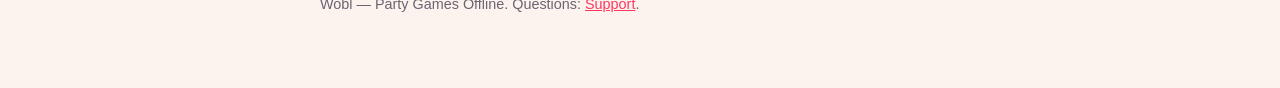
==== commit d598d3b4: "Политика: промокод уходит прямо в App Store / Google Play, приложение его никуда больше не шлёт; в с" ====
--- a/privacy.html
+++ b/privacy.html
@@ -36,6 +36,7 @@
 
 <h2>1. Purchases (Apple or Google, and RevenueCat)</h2>
 <p>The one-time unlock is sold by the store you installed the app from: by Apple through the App Store on iPhone and iPad, and by Google through Google Play on Android, using Google Play Billing. The store handles the payment; we never see your name, email, Apple Account, Google account or card details.</p>
+<p>A promo code typed into the app goes straight to the store: the app opens the App Store’s or Google Play’s own redemption page with the code, and the store redeems it like a purchase. The app sends the code nowhere else.</p>
 <p>Each store’s purchase is separate. An unlock bought on iPhone does not unlock the app on Android, or the other way round: the app has no accounts that could link the two. Restore purchases asks your own store account — your Apple Account on iPhone and iPad, your Google account on Android.</p>
 <p>We use <a href="https://www.revenuecat.com/privacy/" rel="noopener">RevenueCat</a> to check whether this device owns the unlock. RevenueCat is contacted only once you open the purchase screen or restore a purchase; from then on the app also checks with it when it starts, so an unlock that went through is never lost. RevenueCat receives:</p>
 <ul>
@@ -55,7 +56,7 @@
   <li>what is tapped, by the button’s name in the app, and where on the screen — never the text on it, which can be something you typed;</li>
   <li>games: when one is started, which game, the number of players set, the deck chosen, which round of the evening it is, whether the words come from a deck or from the players, whether the app guides the host, and whether the app is unlocked or the round is a free round with an extra deck; when a round ends, how long it took and how it ended — for example which side won in Mafia or whether the word was guessed; when a game is left or the app is put in the background mid-round;</li>
   <li>choices made in settings and in game setup — language, theme, number of players, decks, Mafia roles and who hosts, round length, sound, voice and vibration — as the option chosen, never as anything typed;</li>
-  <li>when the rules or the purchase screen are opened and from where, and whether a purchase or a restore went through, was cancelled or failed;</li>
+  <li>when the rules or the purchase screen are opened and from where, and whether a purchase, a restore or a promo code went through, was cancelled or failed — never the code itself;</li>
   <li>that a feedback message was sent — never its text;</li>
   <li>when the app is installed, updated, opened, brought back and put in the background;</li>
   <li>the app version and its language, the region set in the phone’s language and region settings (for example <code>UA</code>), the operating system and its version, the type and size of the screen, and the time. The region is a setting on the phone, not your location: nothing is worked out from GPS or from your IP address;</li>
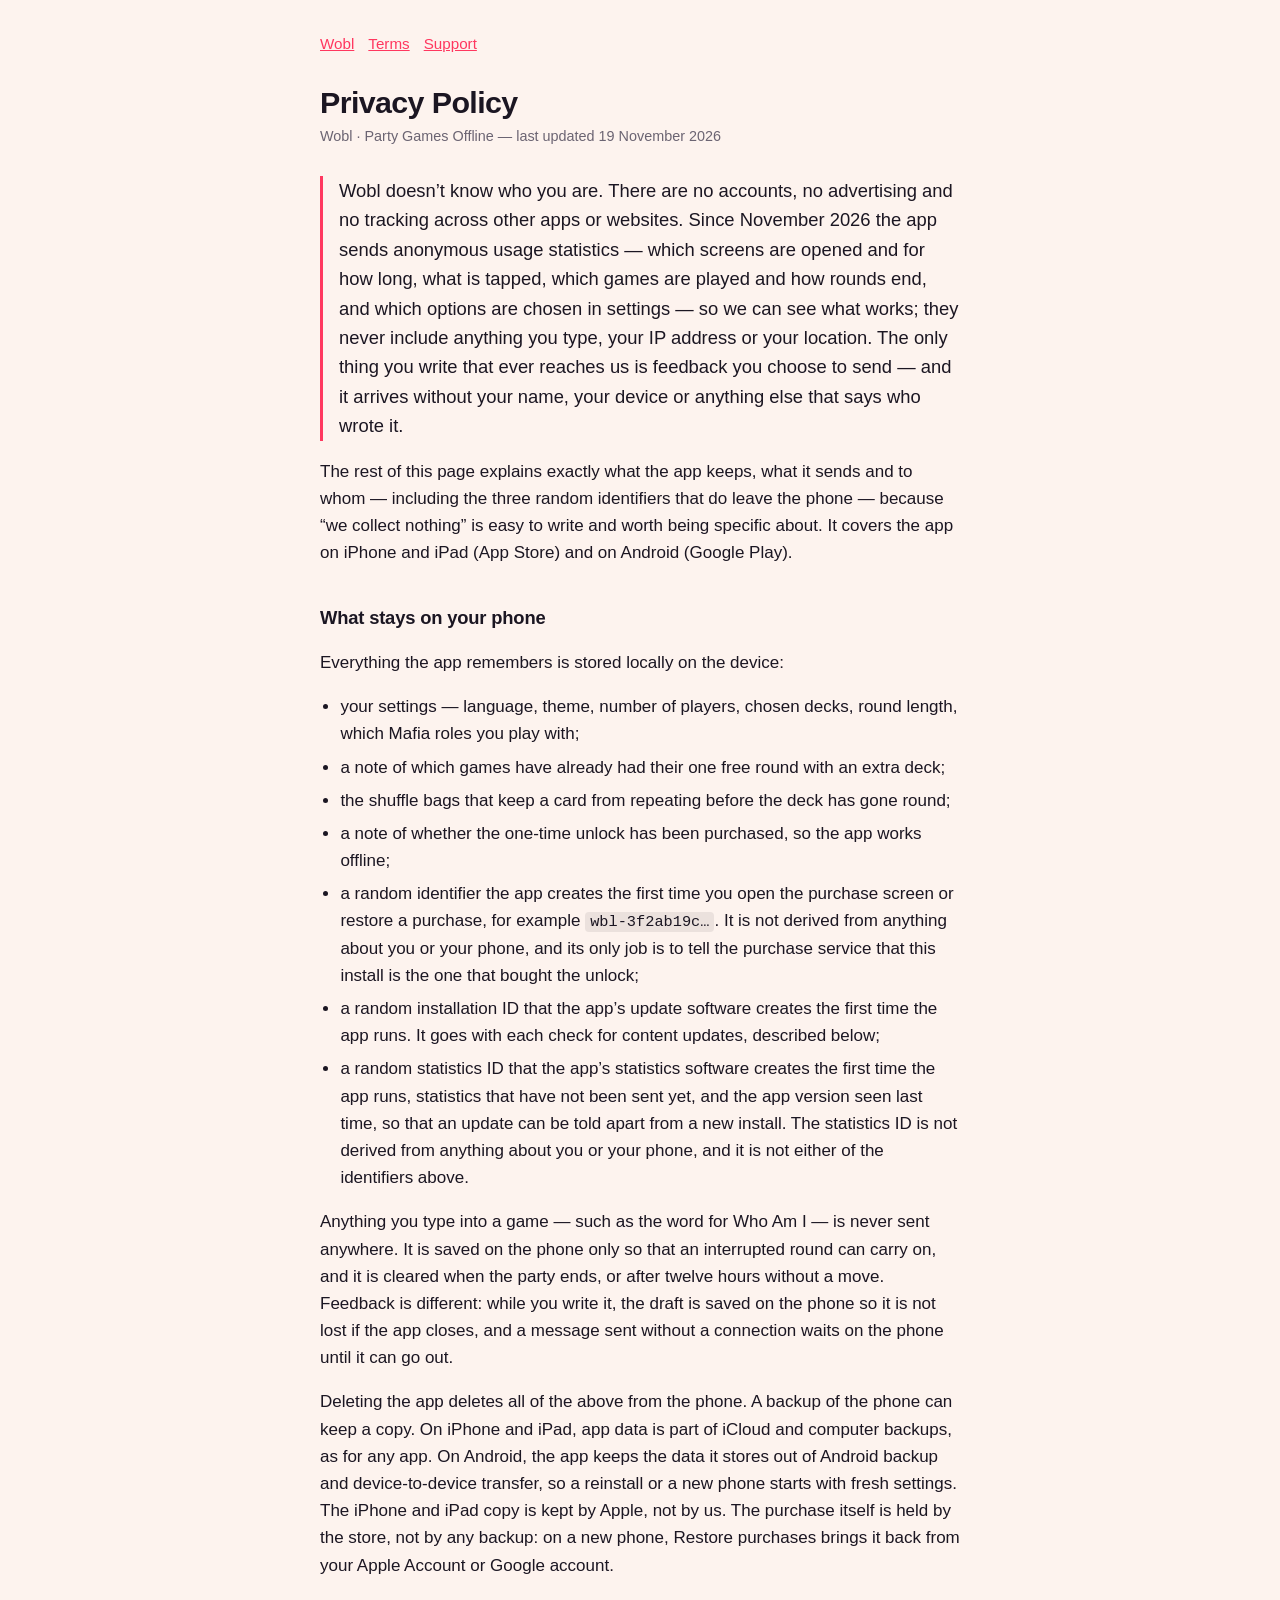
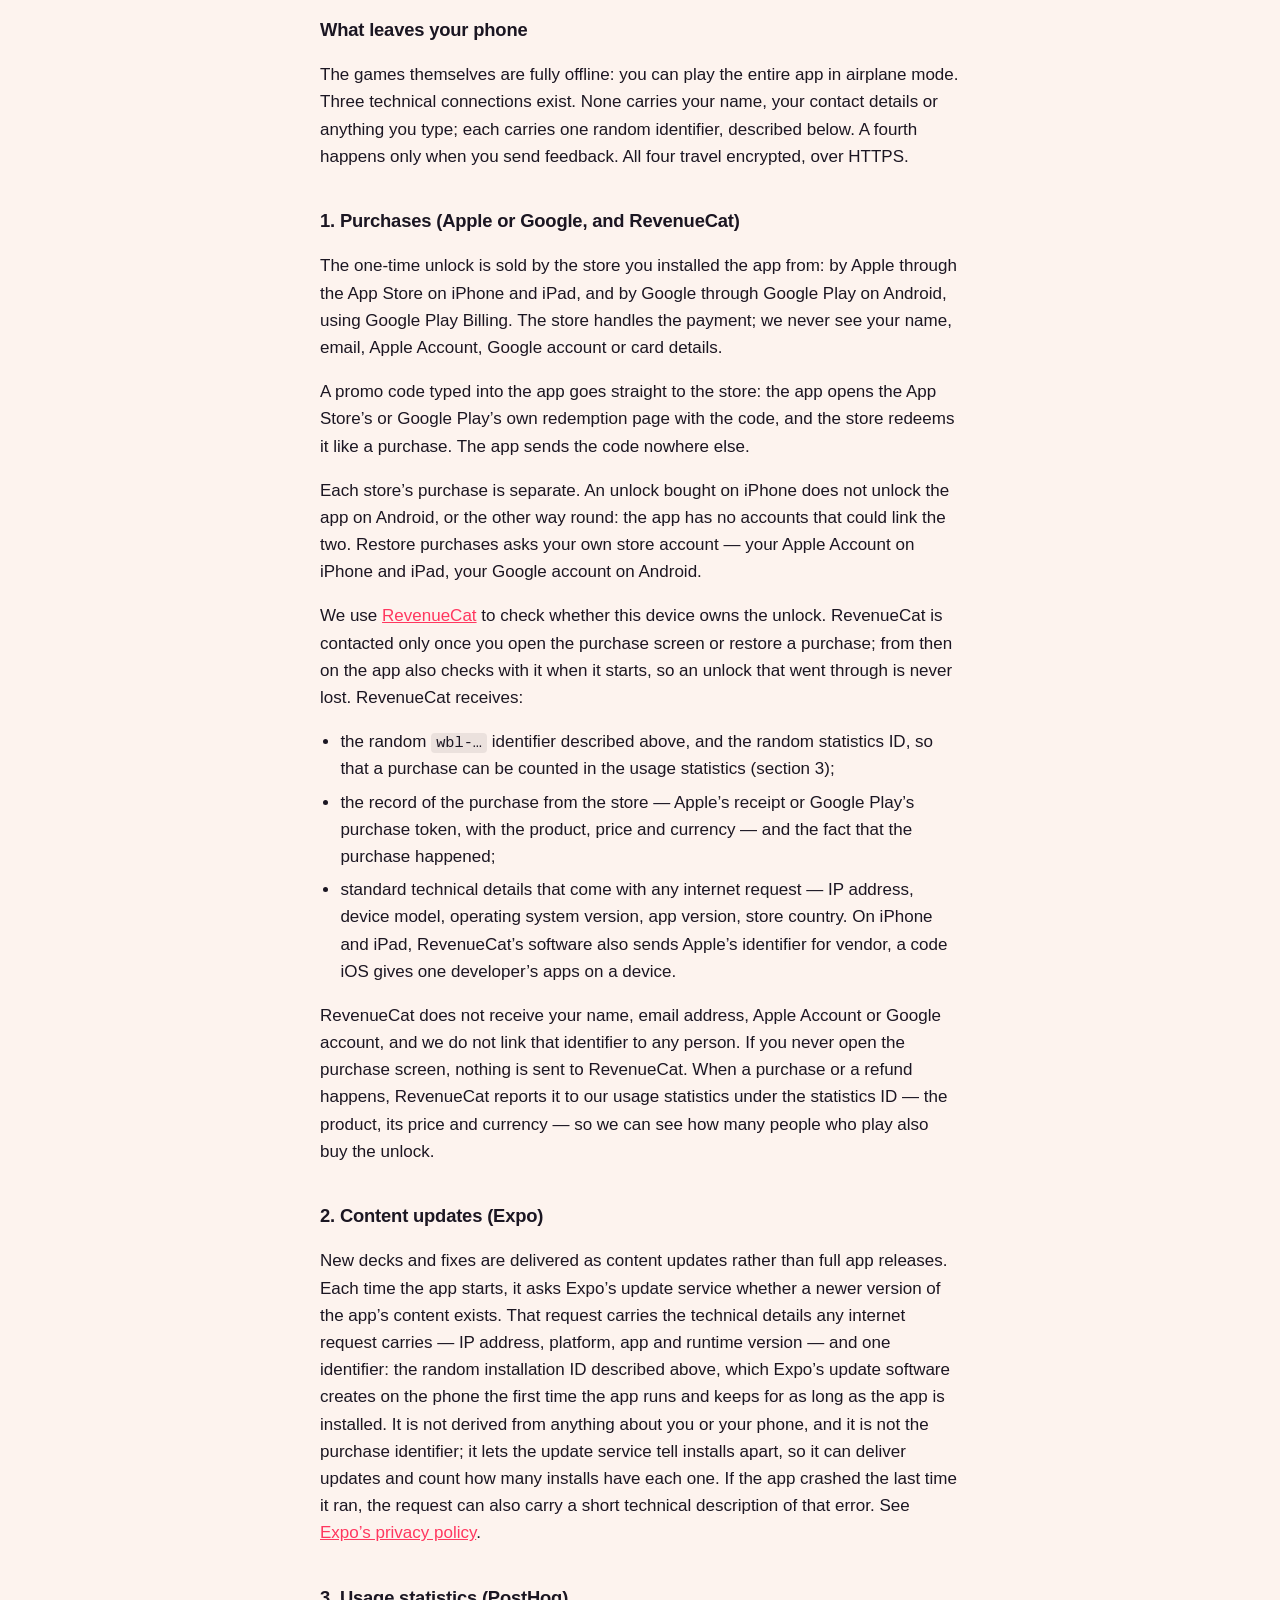
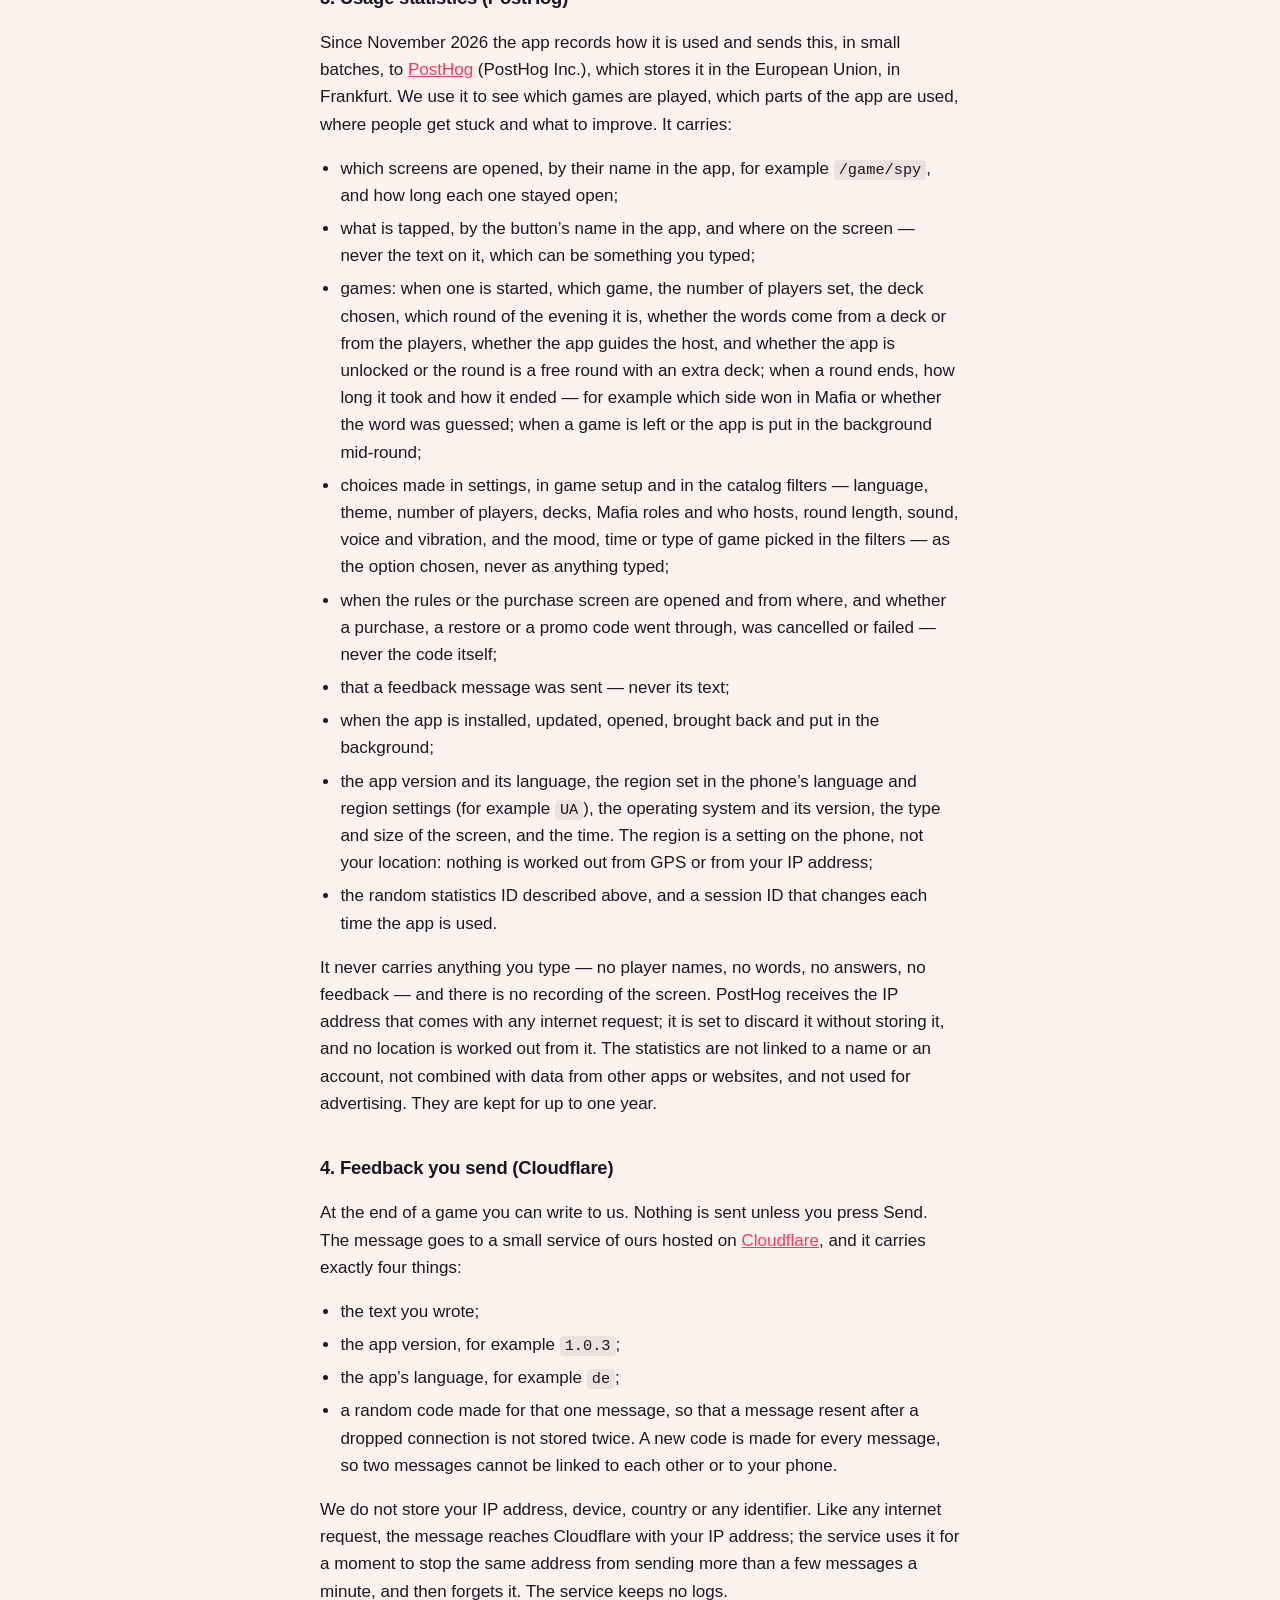
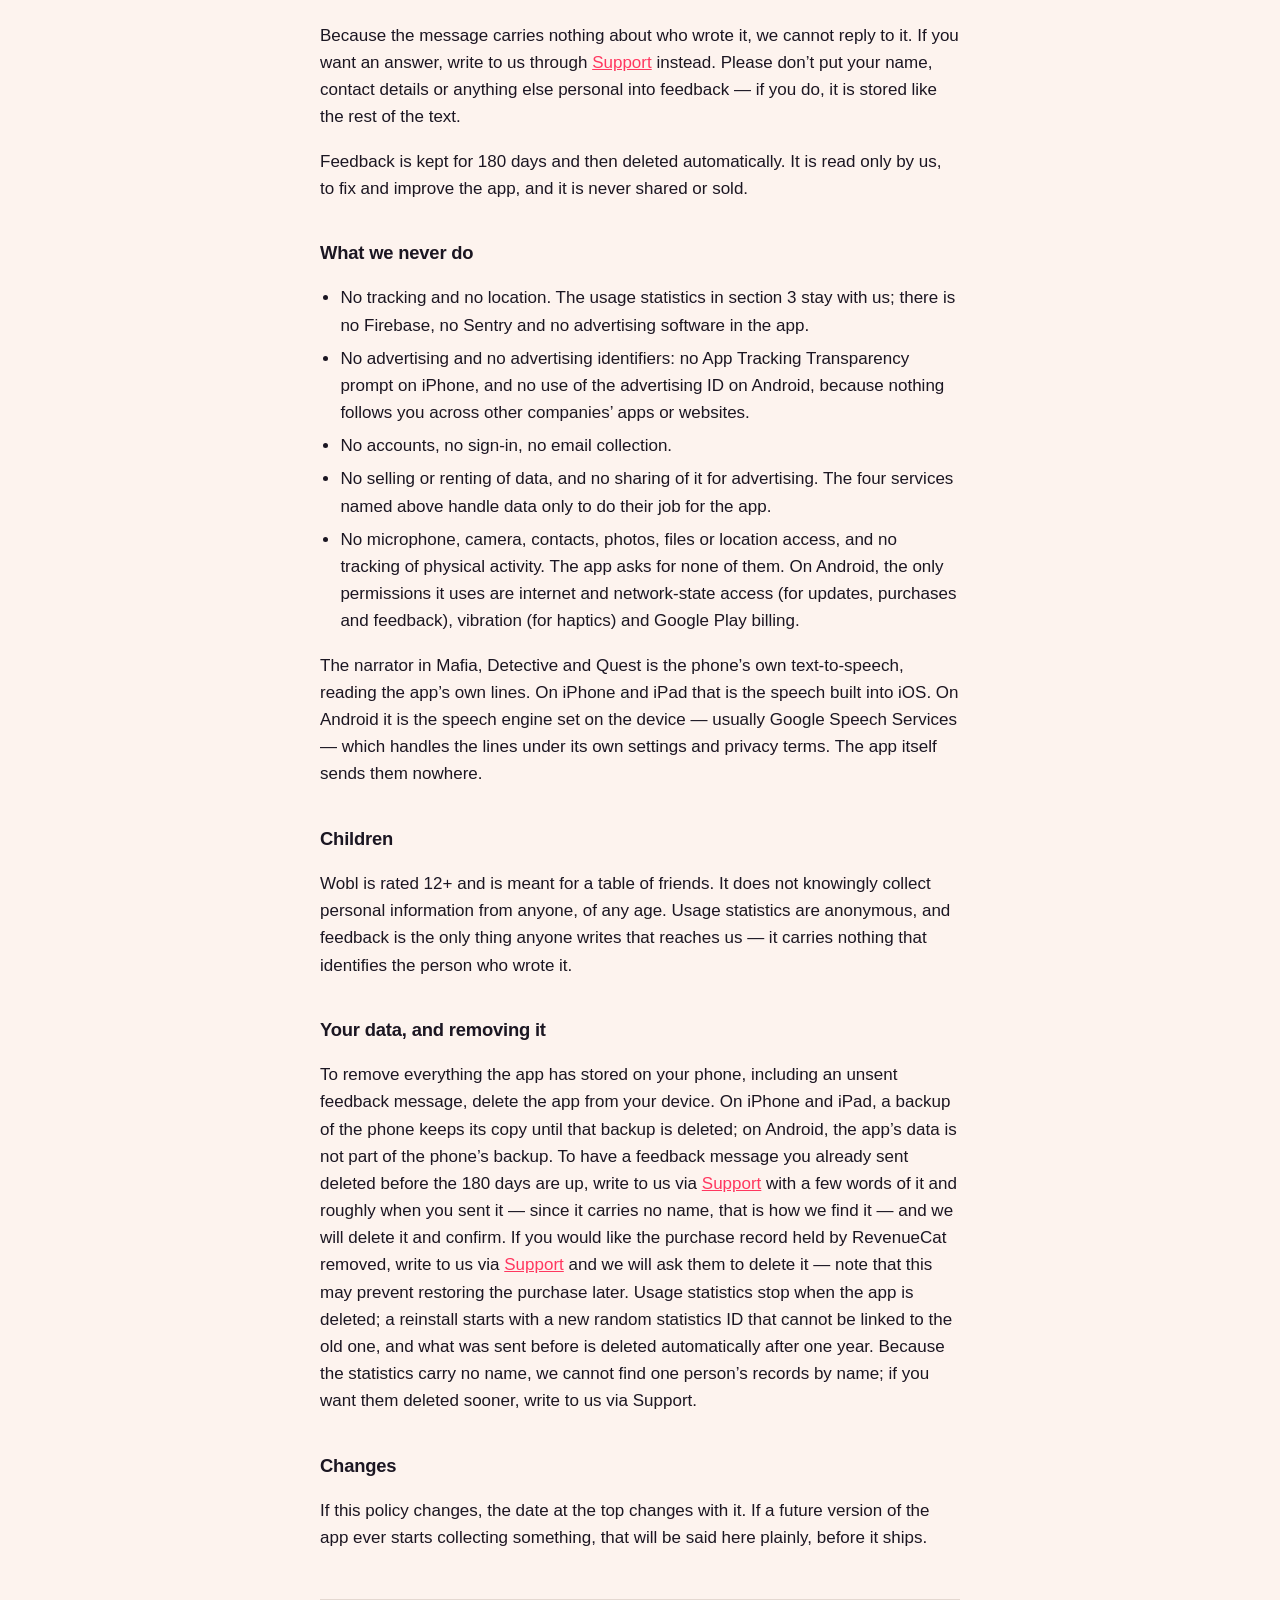
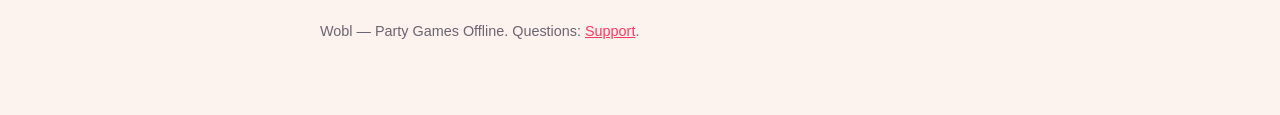
==== commit 8def756e: "Политика: выбор в фильтрах каталога (настроение, время, тип игры) — в статистике как выбранный вариа" ====
--- a/privacy.html
+++ b/privacy.html
@@ -55,7 +55,7 @@
   <li>which screens are opened, by their name in the app, for example <code>/game/spy</code>, and how long each one stayed open;</li>
   <li>what is tapped, by the button’s name in the app, and where on the screen — never the text on it, which can be something you typed;</li>
   <li>games: when one is started, which game, the number of players set, the deck chosen, which round of the evening it is, whether the words come from a deck or from the players, whether the app guides the host, and whether the app is unlocked or the round is a free round with an extra deck; when a round ends, how long it took and how it ended — for example which side won in Mafia or whether the word was guessed; when a game is left or the app is put in the background mid-round;</li>
-  <li>choices made in settings and in game setup — language, theme, number of players, decks, Mafia roles and who hosts, round length, sound, voice and vibration — as the option chosen, never as anything typed;</li>
+  <li>choices made in settings, in game setup and in the catalog filters — language, theme, number of players, decks, Mafia roles and who hosts, round length, sound, voice and vibration, and the mood, time or type of game picked in the filters — as the option chosen, never as anything typed;</li>
   <li>when the rules or the purchase screen are opened and from where, and whether a purchase, a restore or a promo code went through, was cancelled or failed — never the code itself;</li>
   <li>that a feedback message was sent — never its text;</li>
   <li>when the app is installed, updated, opened, brought back and put in the background;</li>
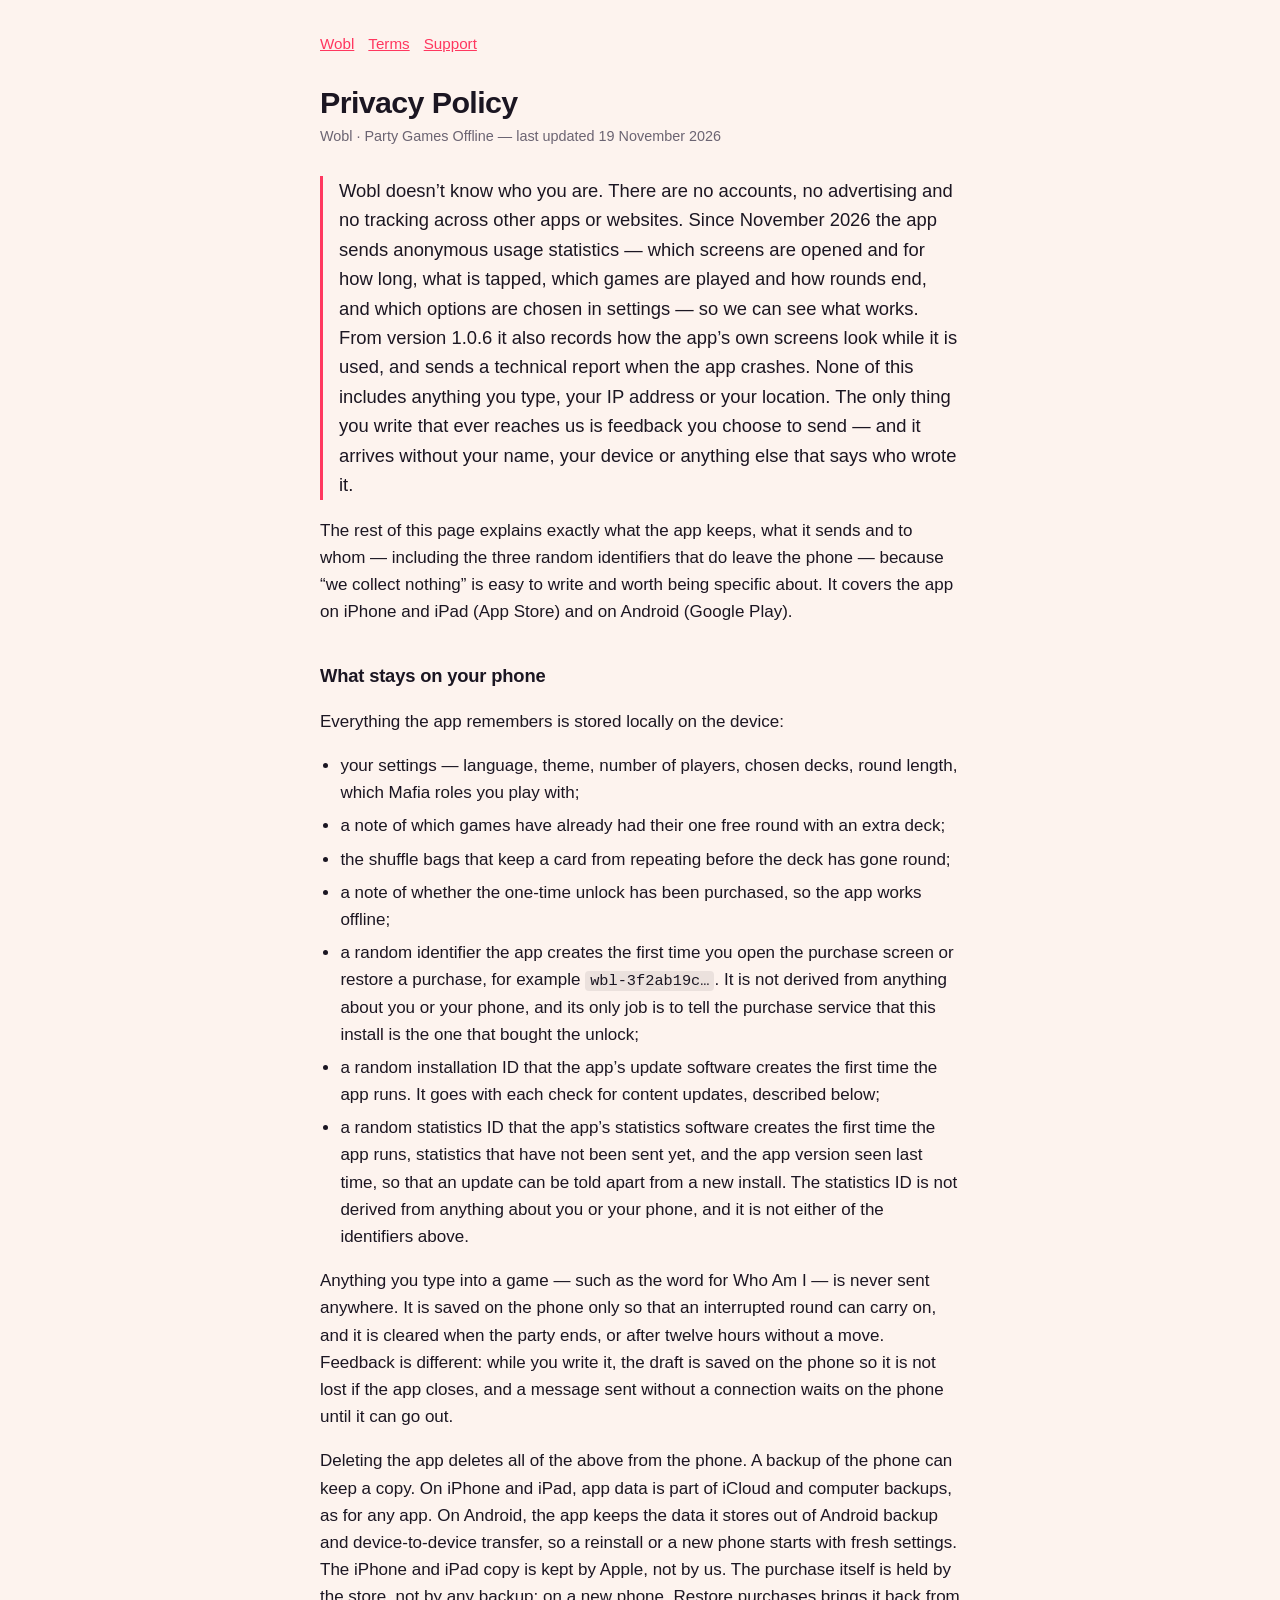
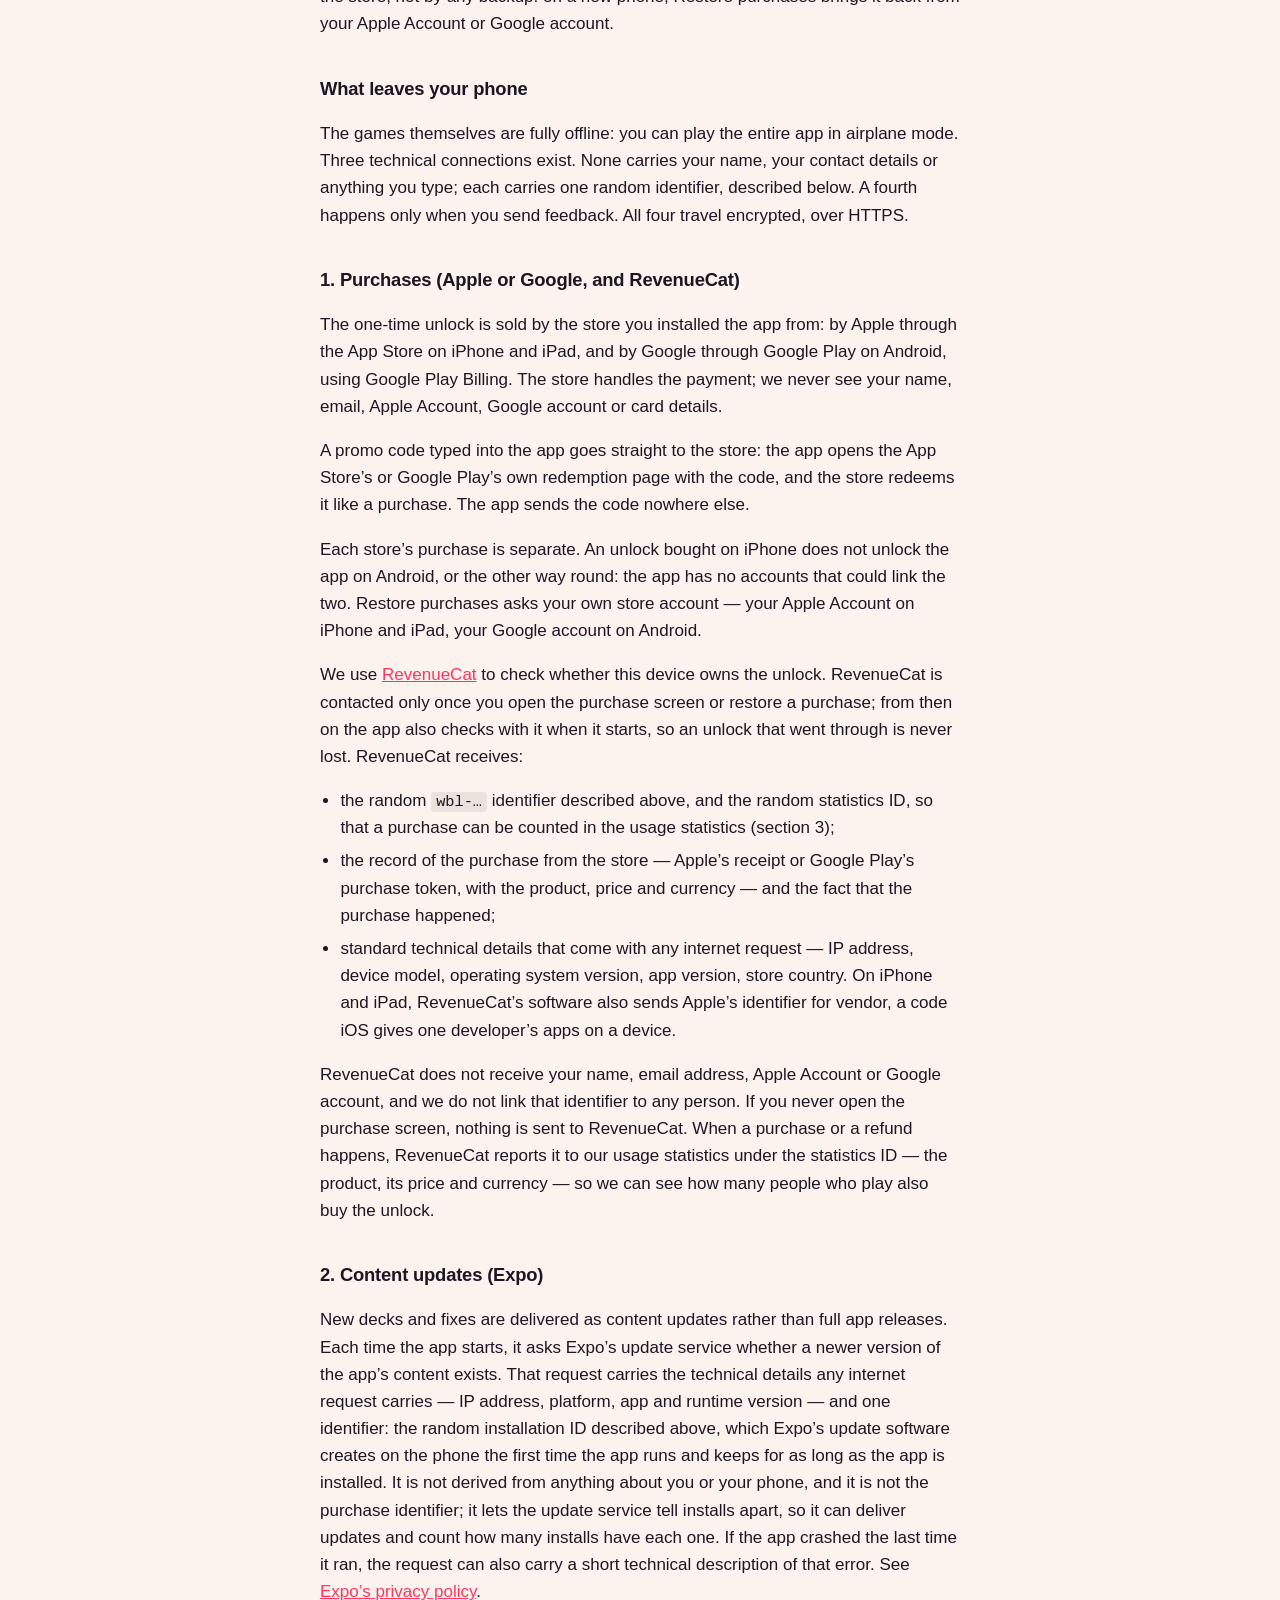
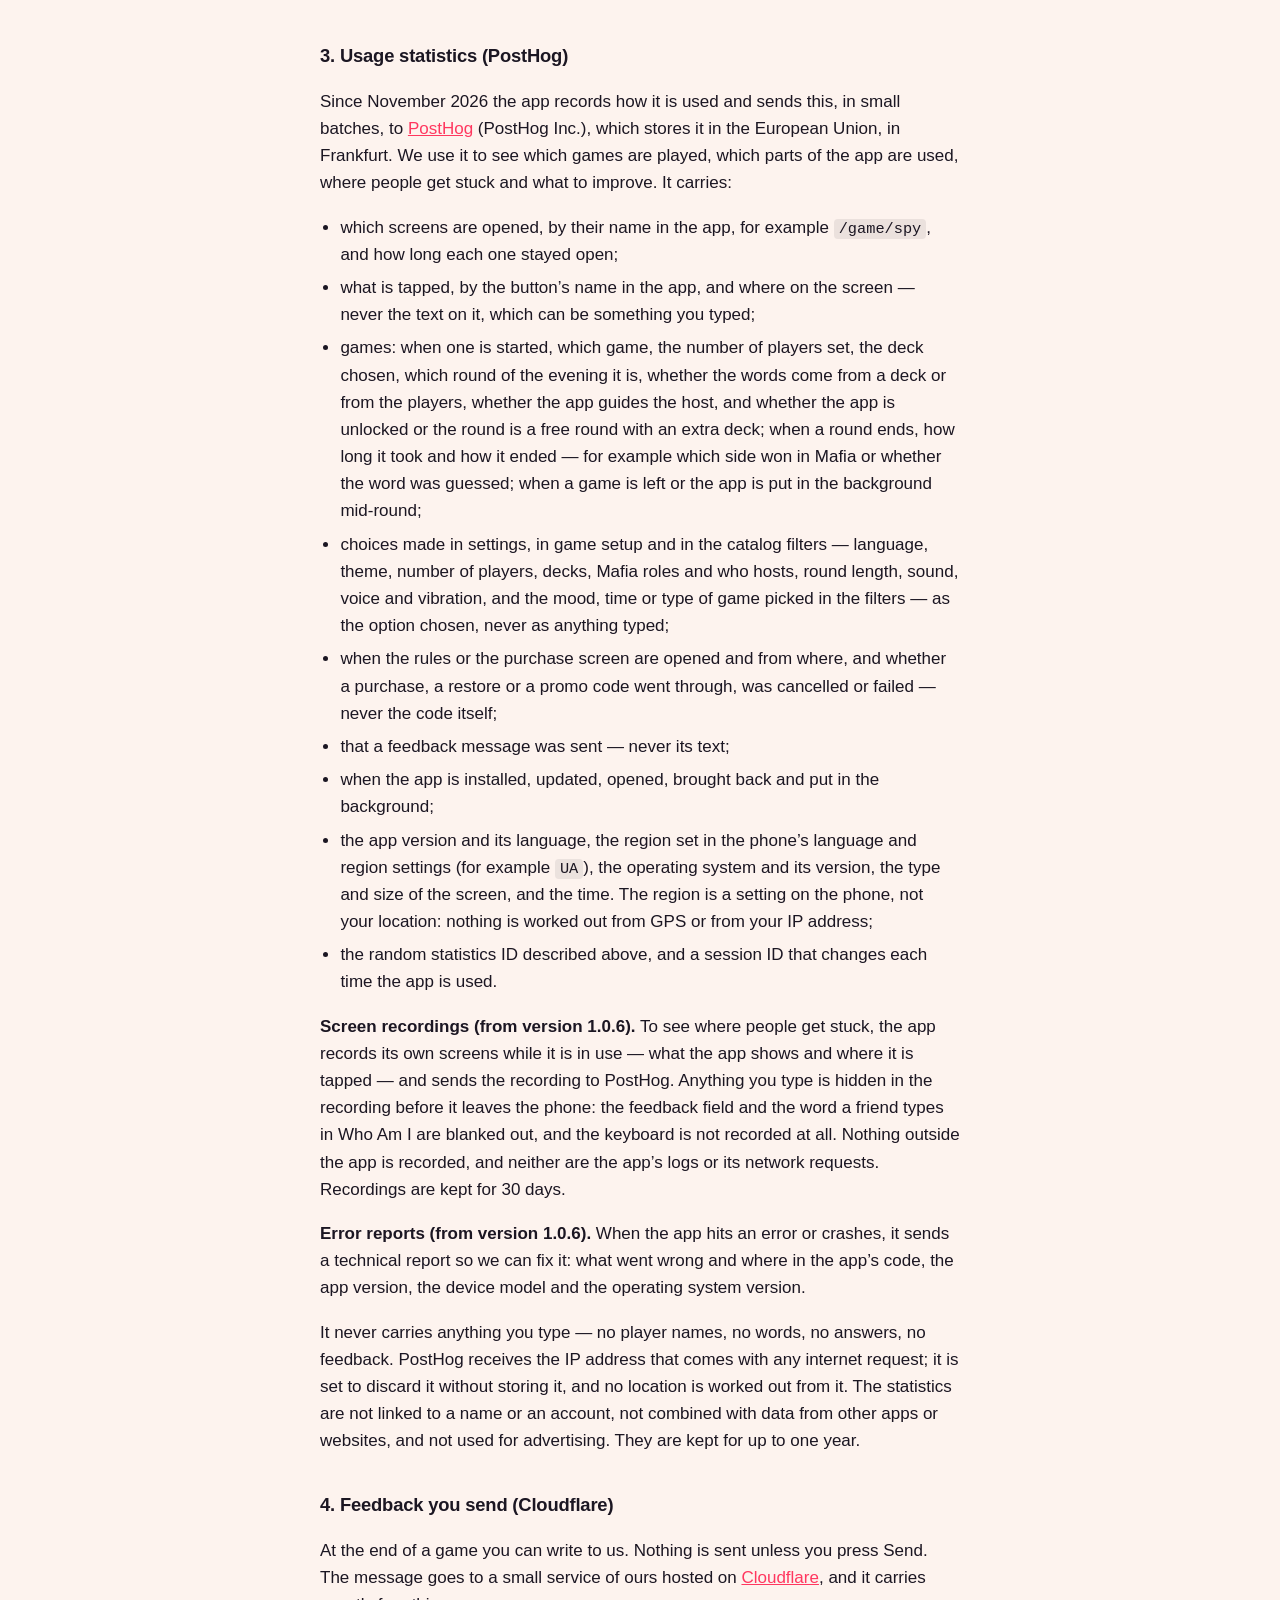
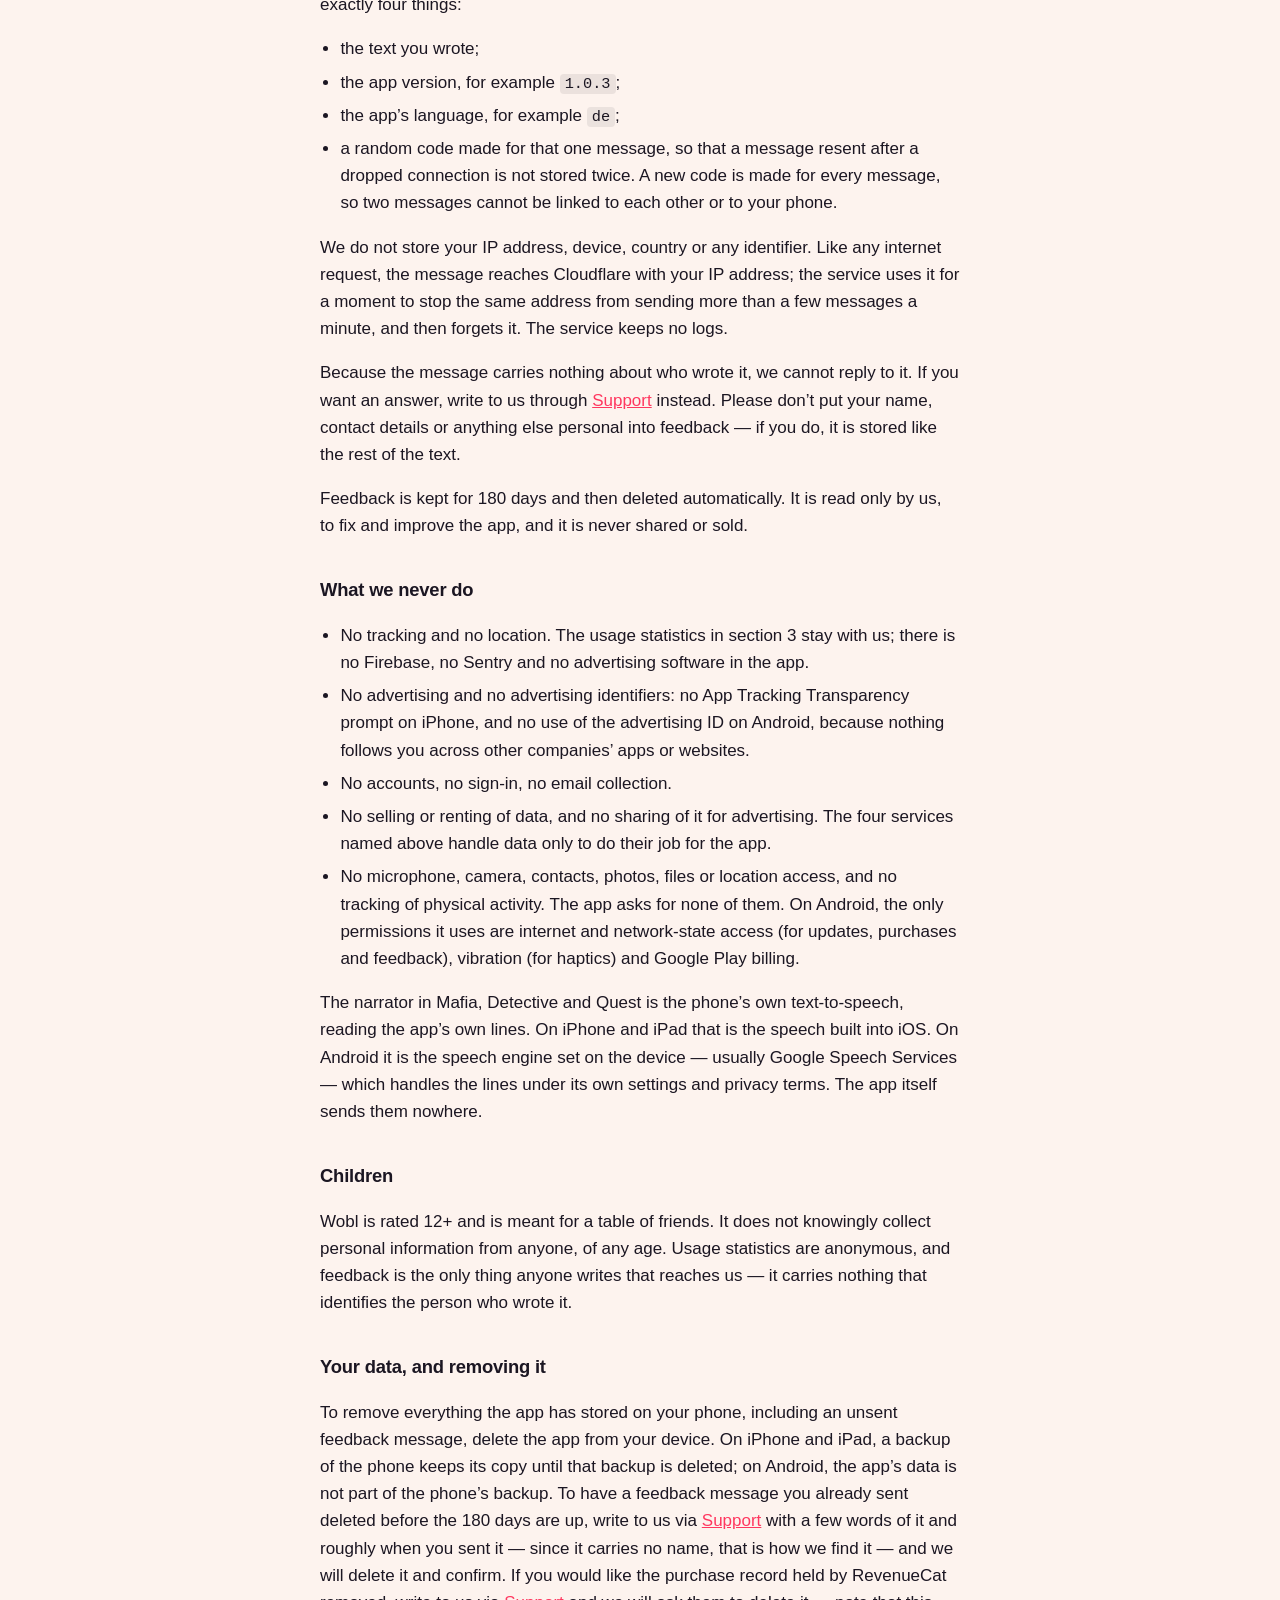
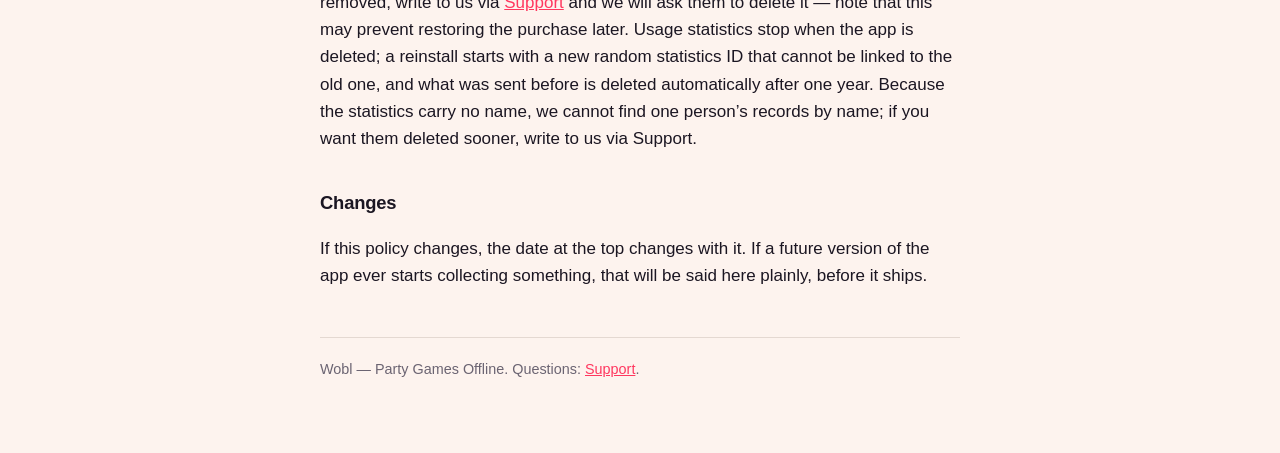
==== commit b2c02f7c: "Политика к 1.0.6: записи экранов приложения (введённое закрыто, клавиатура не пишется, хранение 30 д" ====
--- a/privacy.html
+++ b/privacy.html
@@ -13,7 +13,7 @@
 <h1>Privacy Policy</h1>
 <p class="date">Wobl · Party Games Offline — last updated 19 November 2026</p>
 
-<p class="lede">Wobl doesn’t know who you are. There are no accounts, no advertising and no tracking across other apps or websites. Since November 2026 the app sends anonymous usage statistics — which screens are opened and for how long, what is tapped, which games are played and how rounds end, and which options are chosen in settings — so we can see what works; they never include anything you type, your IP address or your location. The only thing you write that ever reaches us is feedback you choose to send — and it arrives without your name, your device or anything else that says who wrote it.</p>
+<p class="lede">Wobl doesn’t know who you are. There are no accounts, no advertising and no tracking across other apps or websites. Since November 2026 the app sends anonymous usage statistics — which screens are opened and for how long, what is tapped, which games are played and how rounds end, and which options are chosen in settings — so we can see what works. From version 1.0.6 it also records how the app’s own screens look while it is used, and sends a technical report when the app crashes. None of this includes anything you type, your IP address or your location. The only thing you write that ever reaches us is feedback you choose to send — and it arrives without your name, your device or anything else that says who wrote it.</p>
 
 <p>The rest of this page explains exactly what the app keeps, what it sends and to whom — including the three random identifiers that do leave the phone — because “we collect nothing” is easy to write and worth being specific about. It covers the app on iPhone and iPad (App Store) and on Android (Google Play).</p>
 
@@ -62,7 +62,9 @@
   <li>the app version and its language, the region set in the phone’s language and region settings (for example <code>UA</code>), the operating system and its version, the type and size of the screen, and the time. The region is a setting on the phone, not your location: nothing is worked out from GPS or from your IP address;</li>
   <li>the random statistics ID described above, and a session ID that changes each time the app is used.</li>
 </ul>
-<p>It never carries anything you type — no player names, no words, no answers, no feedback — and there is no recording of the screen. PostHog receives the IP address that comes with any internet request; it is set to discard it without storing it, and no location is worked out from it. The statistics are not linked to a name or an account, not combined with data from other apps or websites, and not used for advertising. They are kept for up to one year.</p>
+<p><strong>Screen recordings (from version 1.0.6).</strong> To see where people get stuck, the app records its own screens while it is in use — what the app shows and where it is tapped — and sends the recording to PostHog. Anything you type is hidden in the recording before it leaves the phone: the feedback field and the word a friend types in Who Am I are blanked out, and the keyboard is not recorded at all. Nothing outside the app is recorded, and neither are the app’s logs or its network requests. Recordings are kept for 30 days.</p>
+<p><strong>Error reports (from version 1.0.6).</strong> When the app hits an error or crashes, it sends a technical report so we can fix it: what went wrong and where in the app’s code, the app version, the device model and the operating system version.</p>
+<p>It never carries anything you type — no player names, no words, no answers, no feedback. PostHog receives the IP address that comes with any internet request; it is set to discard it without storing it, and no location is worked out from it. The statistics are not linked to a name or an account, not combined with data from other apps or websites, and not used for advertising. They are kept for up to one year.</p>
 
 <h2>4. Feedback you send (Cloudflare)</h2>
 <p>At the end of a game you can write to us. Nothing is sent unless you press Send. The message goes to a small service of ours hosted on <a href="https://www.cloudflare.com/privacypolicy/" rel="noopener">Cloudflare</a>, and it carries exactly four things:</p>
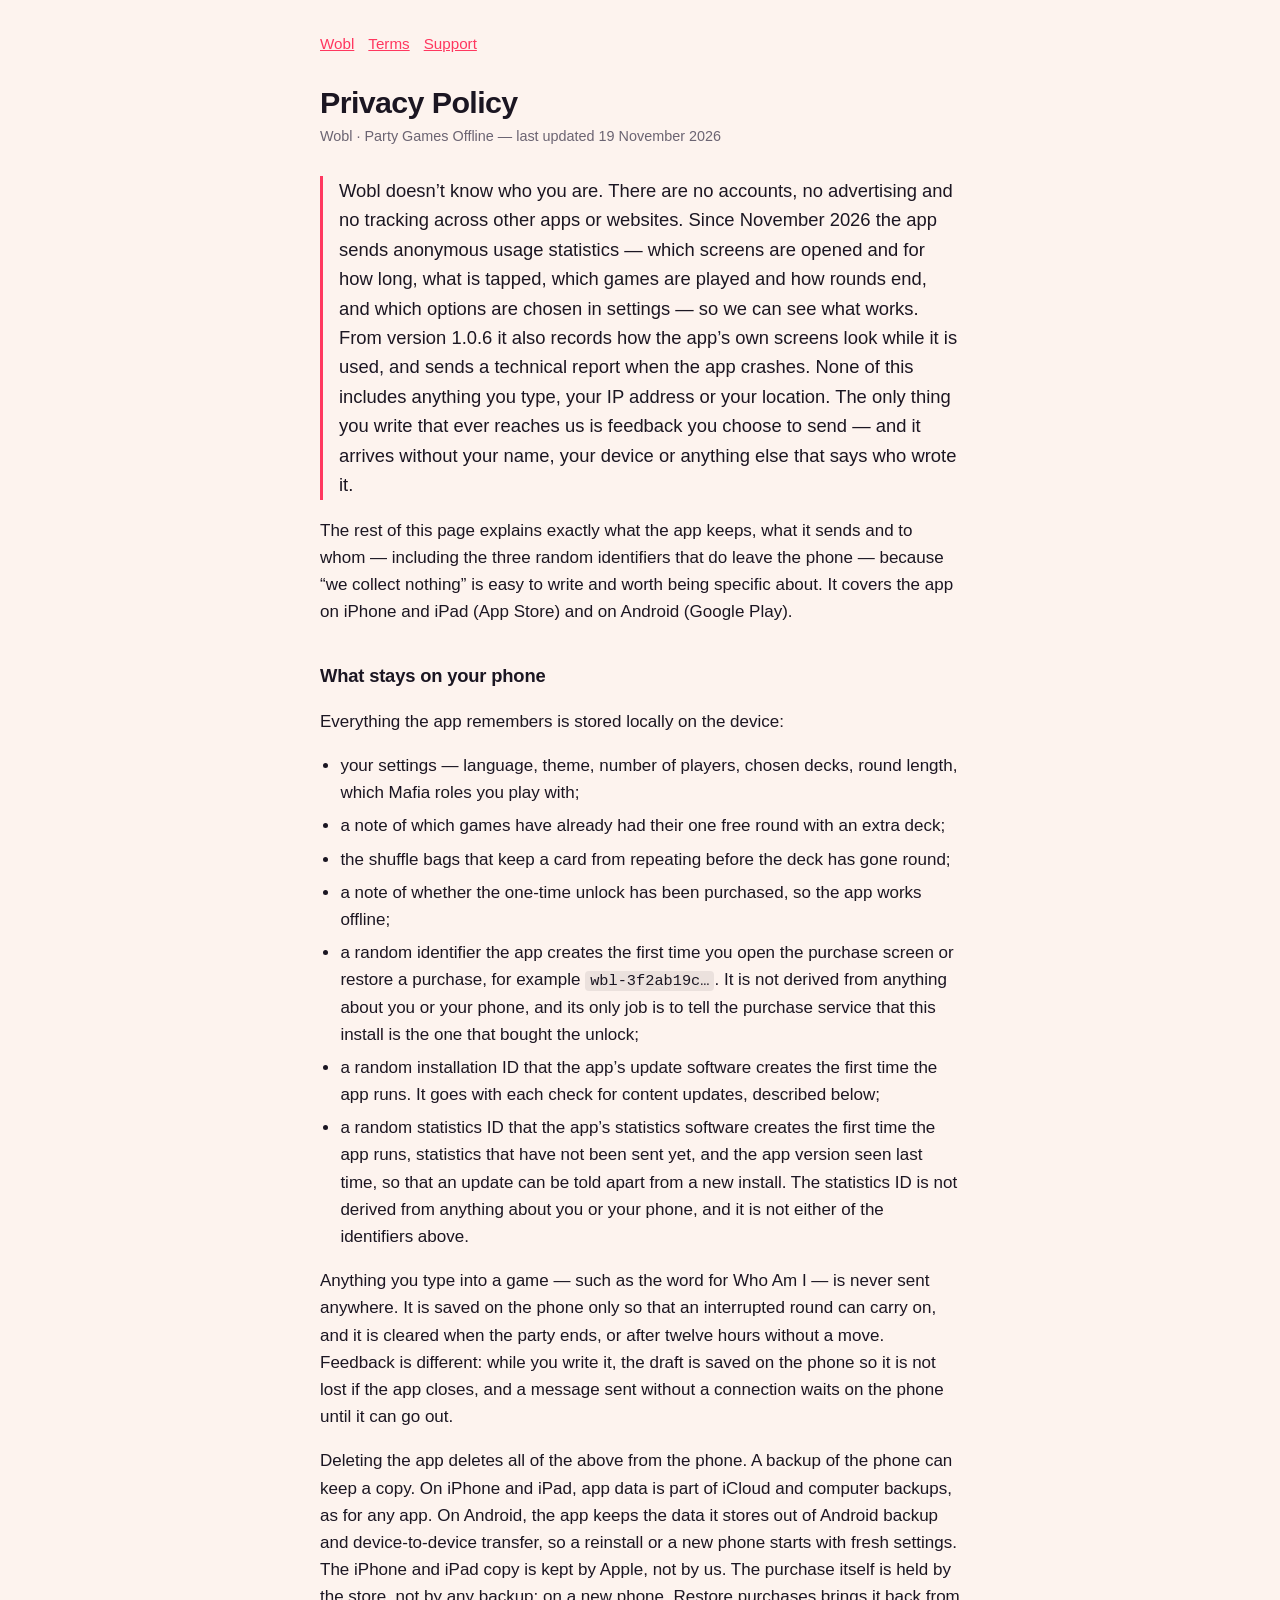
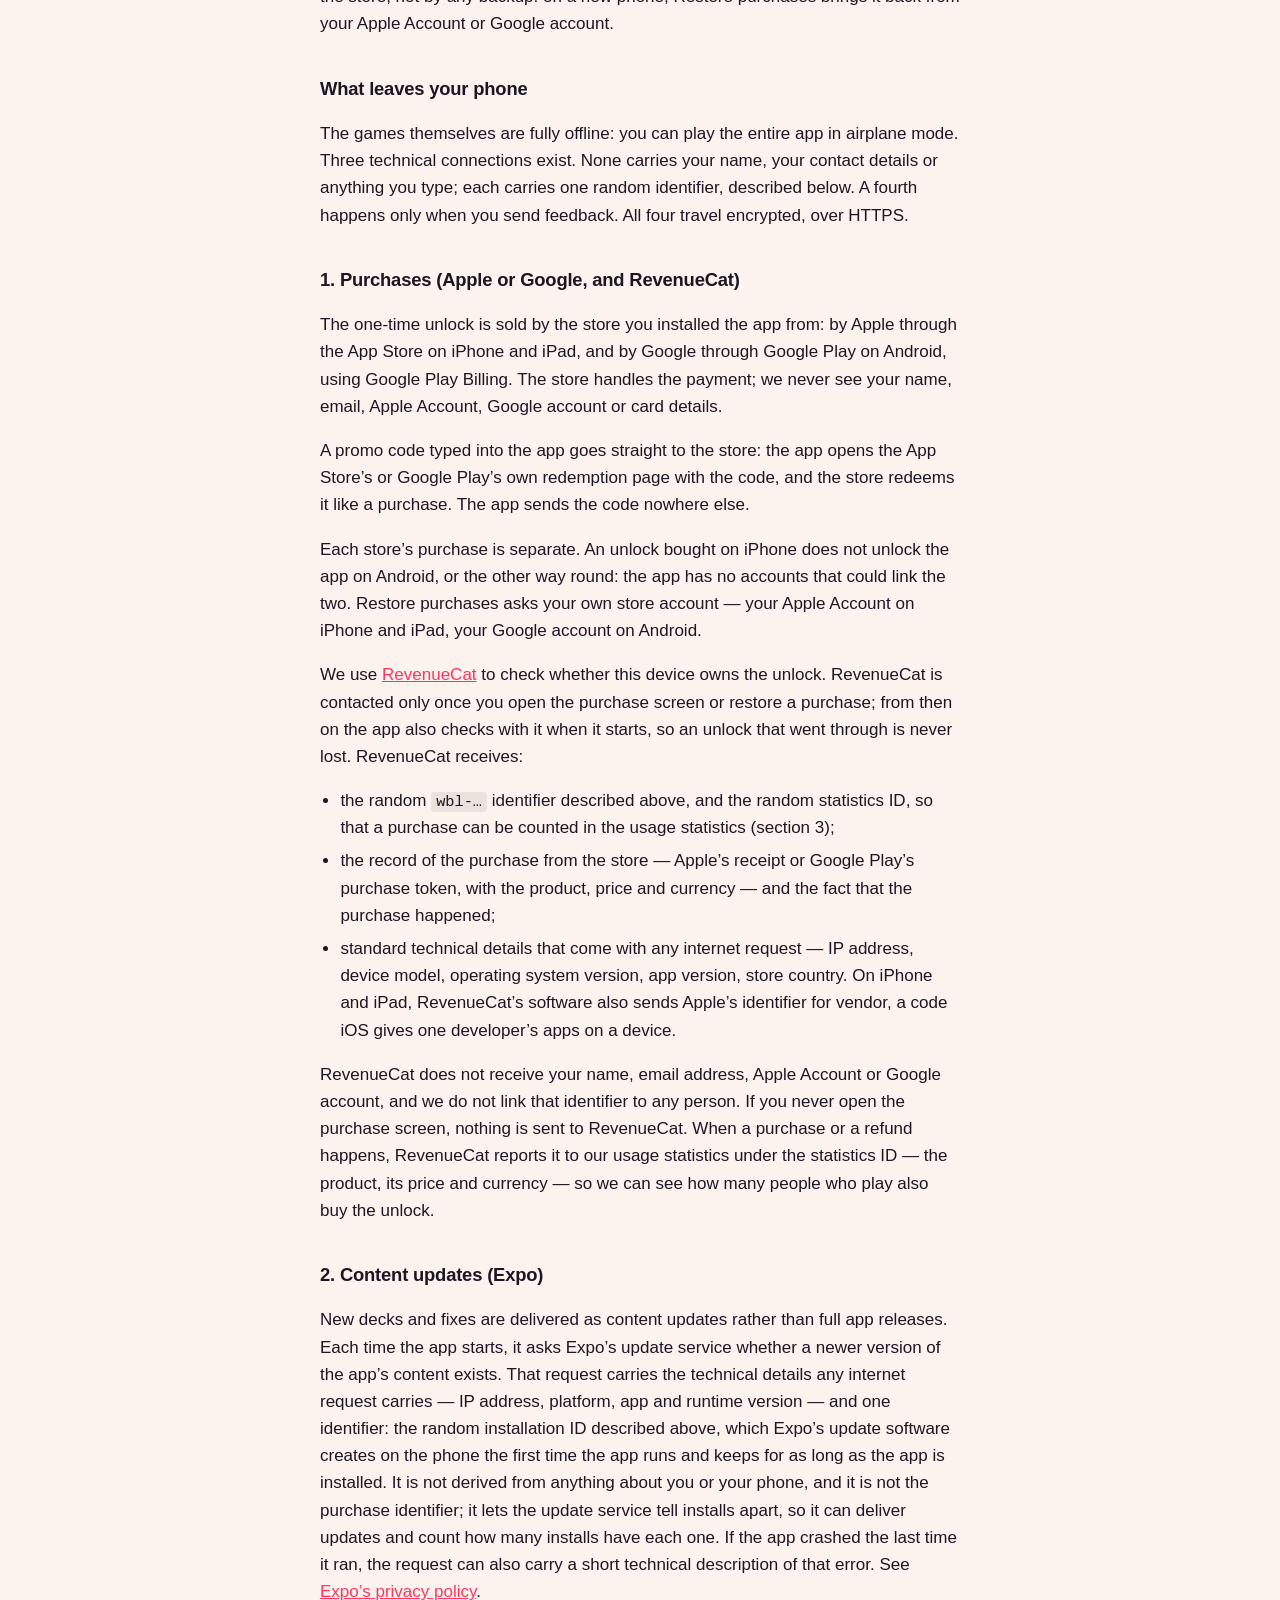
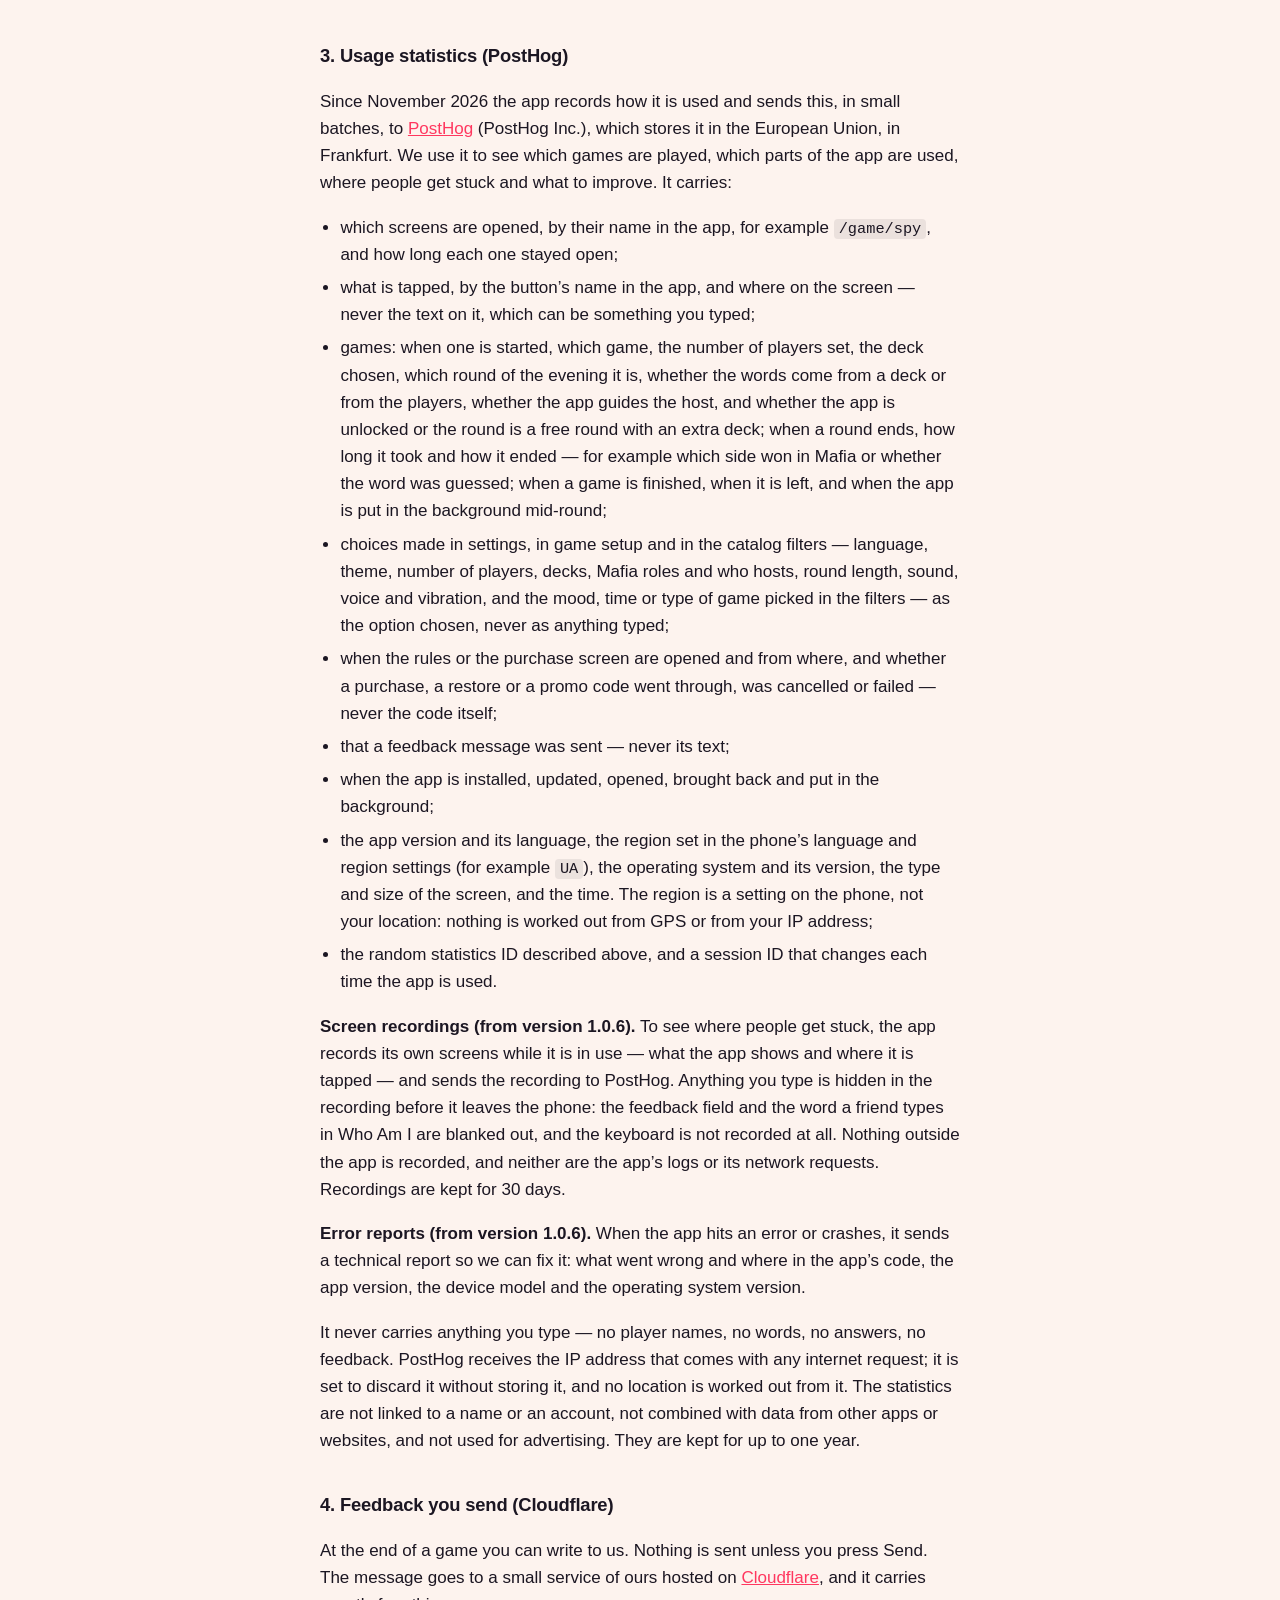
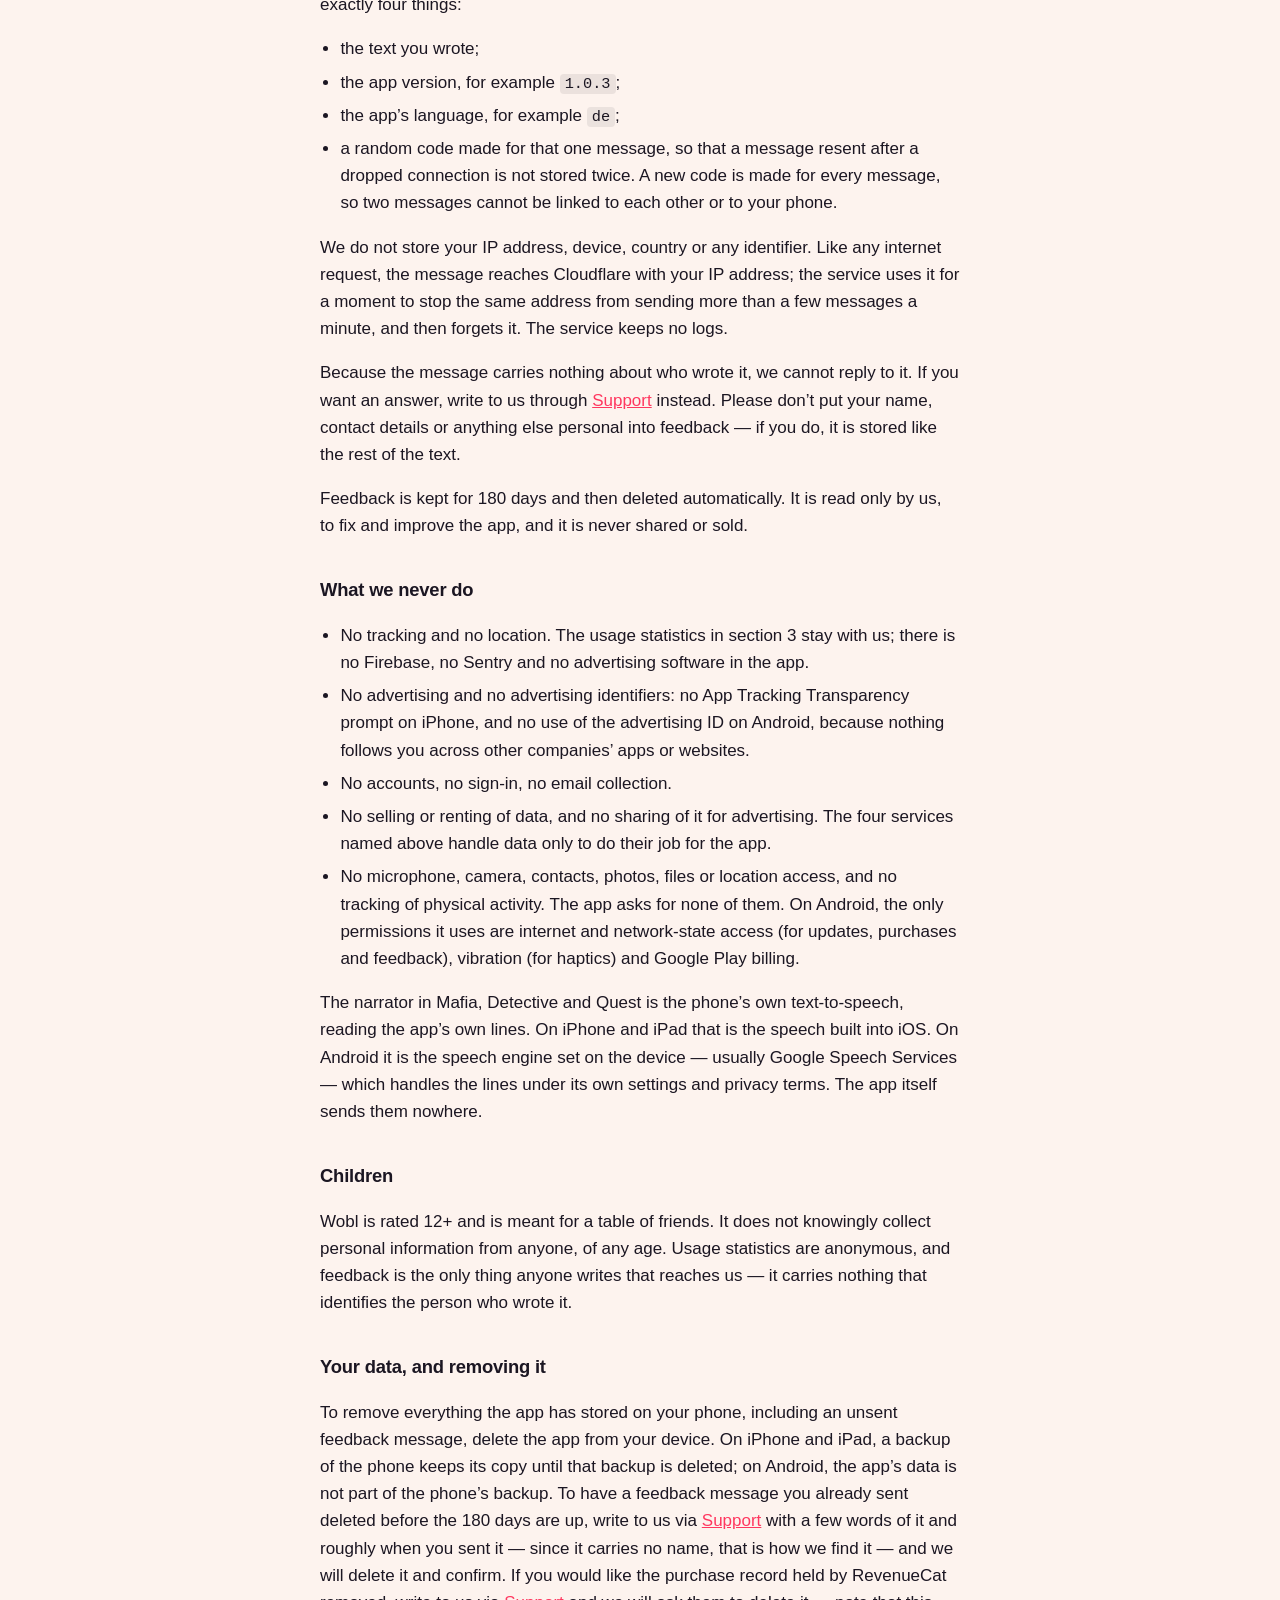
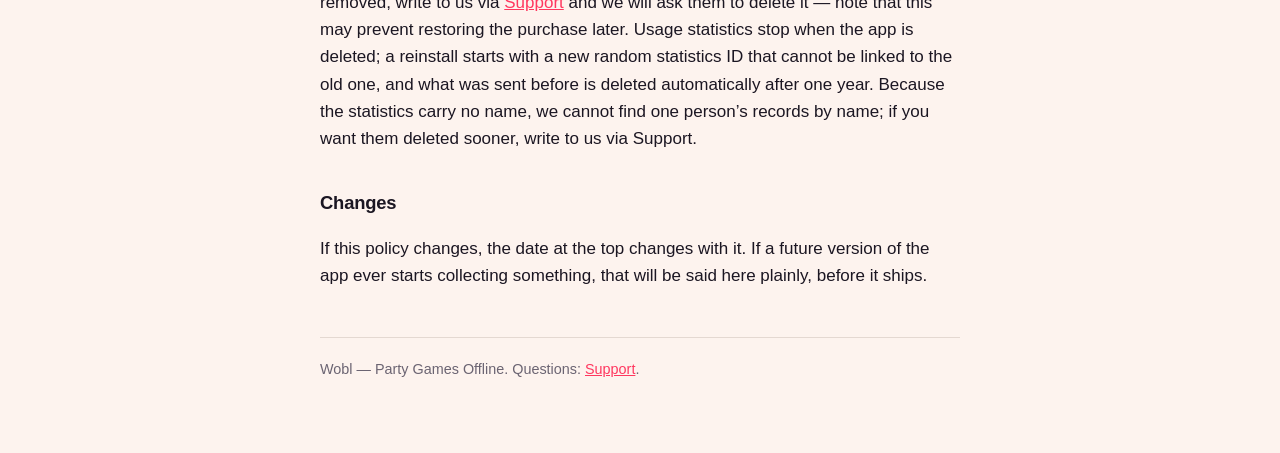
==== commit bbe3f939: "Privacy: statistics also note when a game is finished (game_finished, from 1.0.6)" ====
--- a/privacy.html
+++ b/privacy.html
@@ -54,7 +54,7 @@
 <ul>
   <li>which screens are opened, by their name in the app, for example <code>/game/spy</code>, and how long each one stayed open;</li>
   <li>what is tapped, by the button’s name in the app, and where on the screen — never the text on it, which can be something you typed;</li>
-  <li>games: when one is started, which game, the number of players set, the deck chosen, which round of the evening it is, whether the words come from a deck or from the players, whether the app guides the host, and whether the app is unlocked or the round is a free round with an extra deck; when a round ends, how long it took and how it ended — for example which side won in Mafia or whether the word was guessed; when a game is left or the app is put in the background mid-round;</li>
+  <li>games: when one is started, which game, the number of players set, the deck chosen, which round of the evening it is, whether the words come from a deck or from the players, whether the app guides the host, and whether the app is unlocked or the round is a free round with an extra deck; when a round ends, how long it took and how it ended — for example which side won in Mafia or whether the word was guessed; when a game is finished, when it is left, and when the app is put in the background mid-round;</li>
   <li>choices made in settings, in game setup and in the catalog filters — language, theme, number of players, decks, Mafia roles and who hosts, round length, sound, voice and vibration, and the mood, time or type of game picked in the filters — as the option chosen, never as anything typed;</li>
   <li>when the rules or the purchase screen are opened and from where, and whether a purchase, a restore or a promo code went through, was cancelled or failed — never the code itself;</li>
   <li>that a feedback message was sent — never its text;</li>
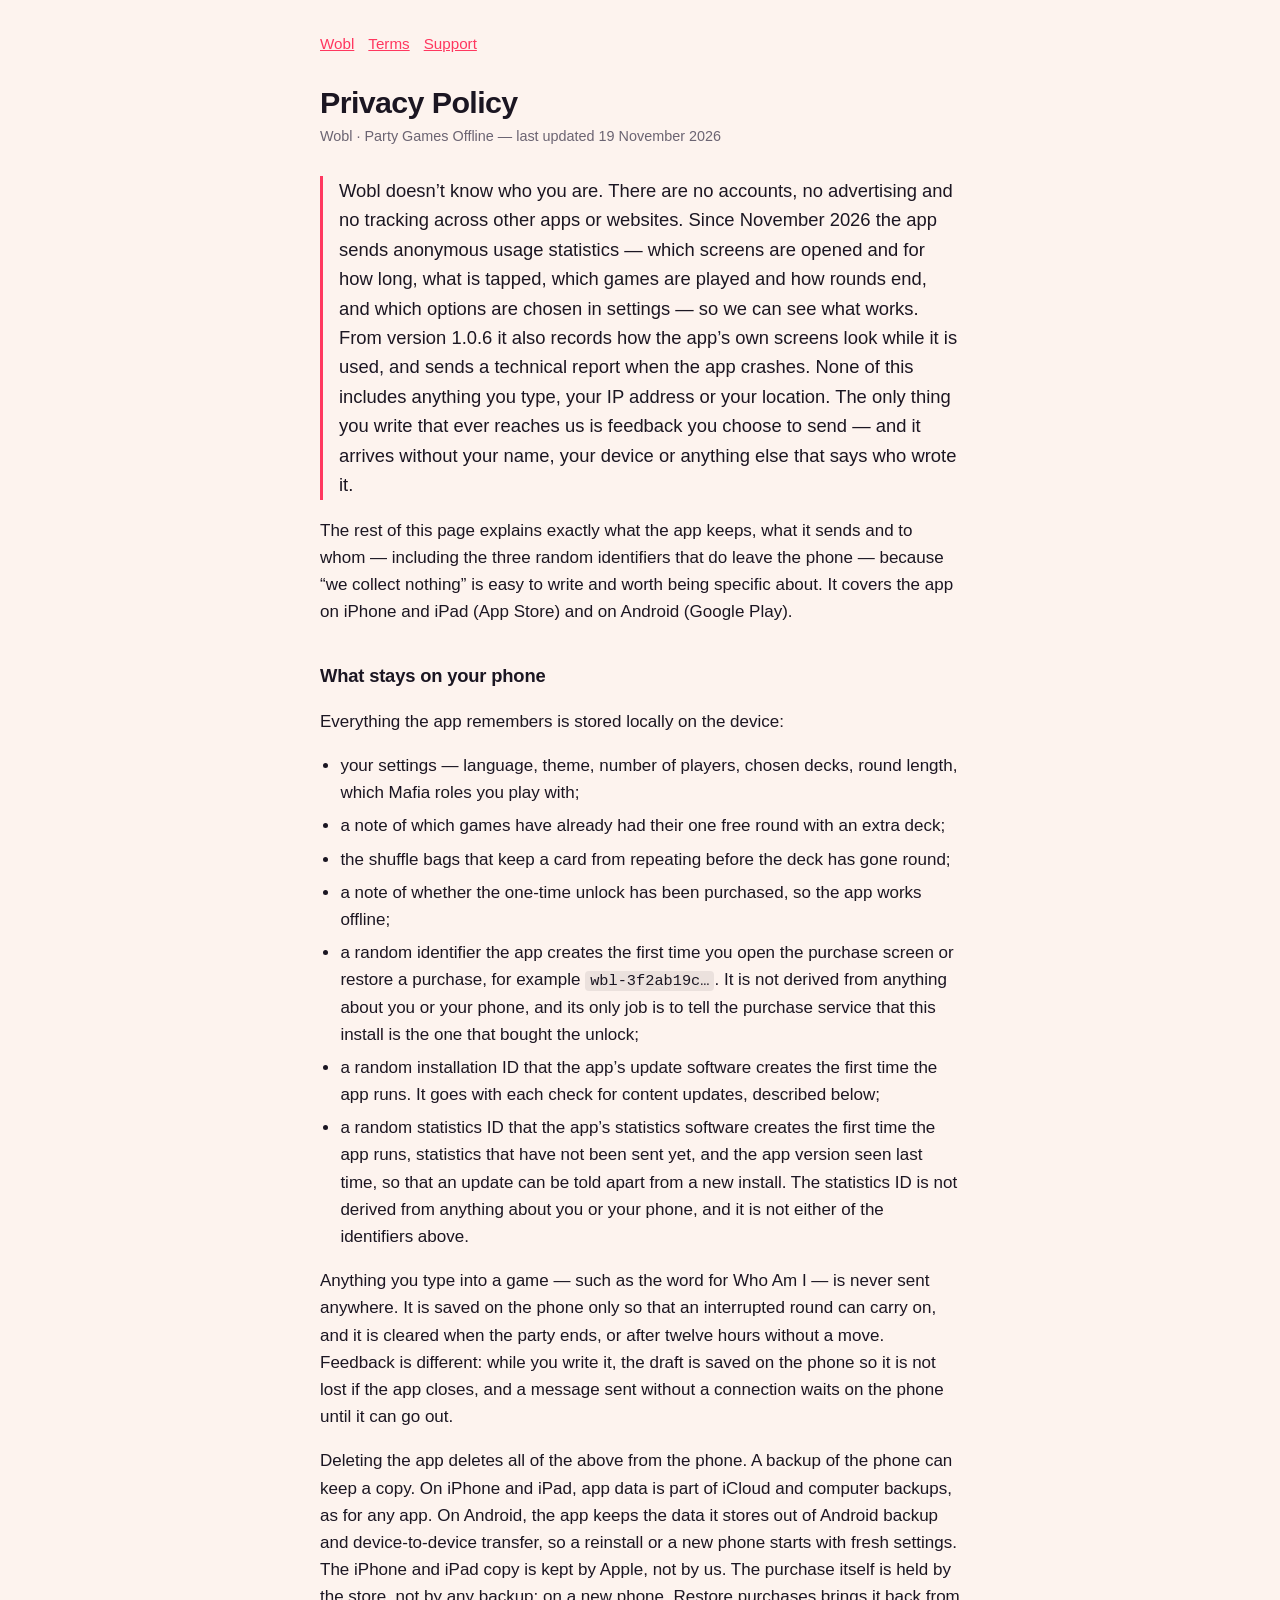
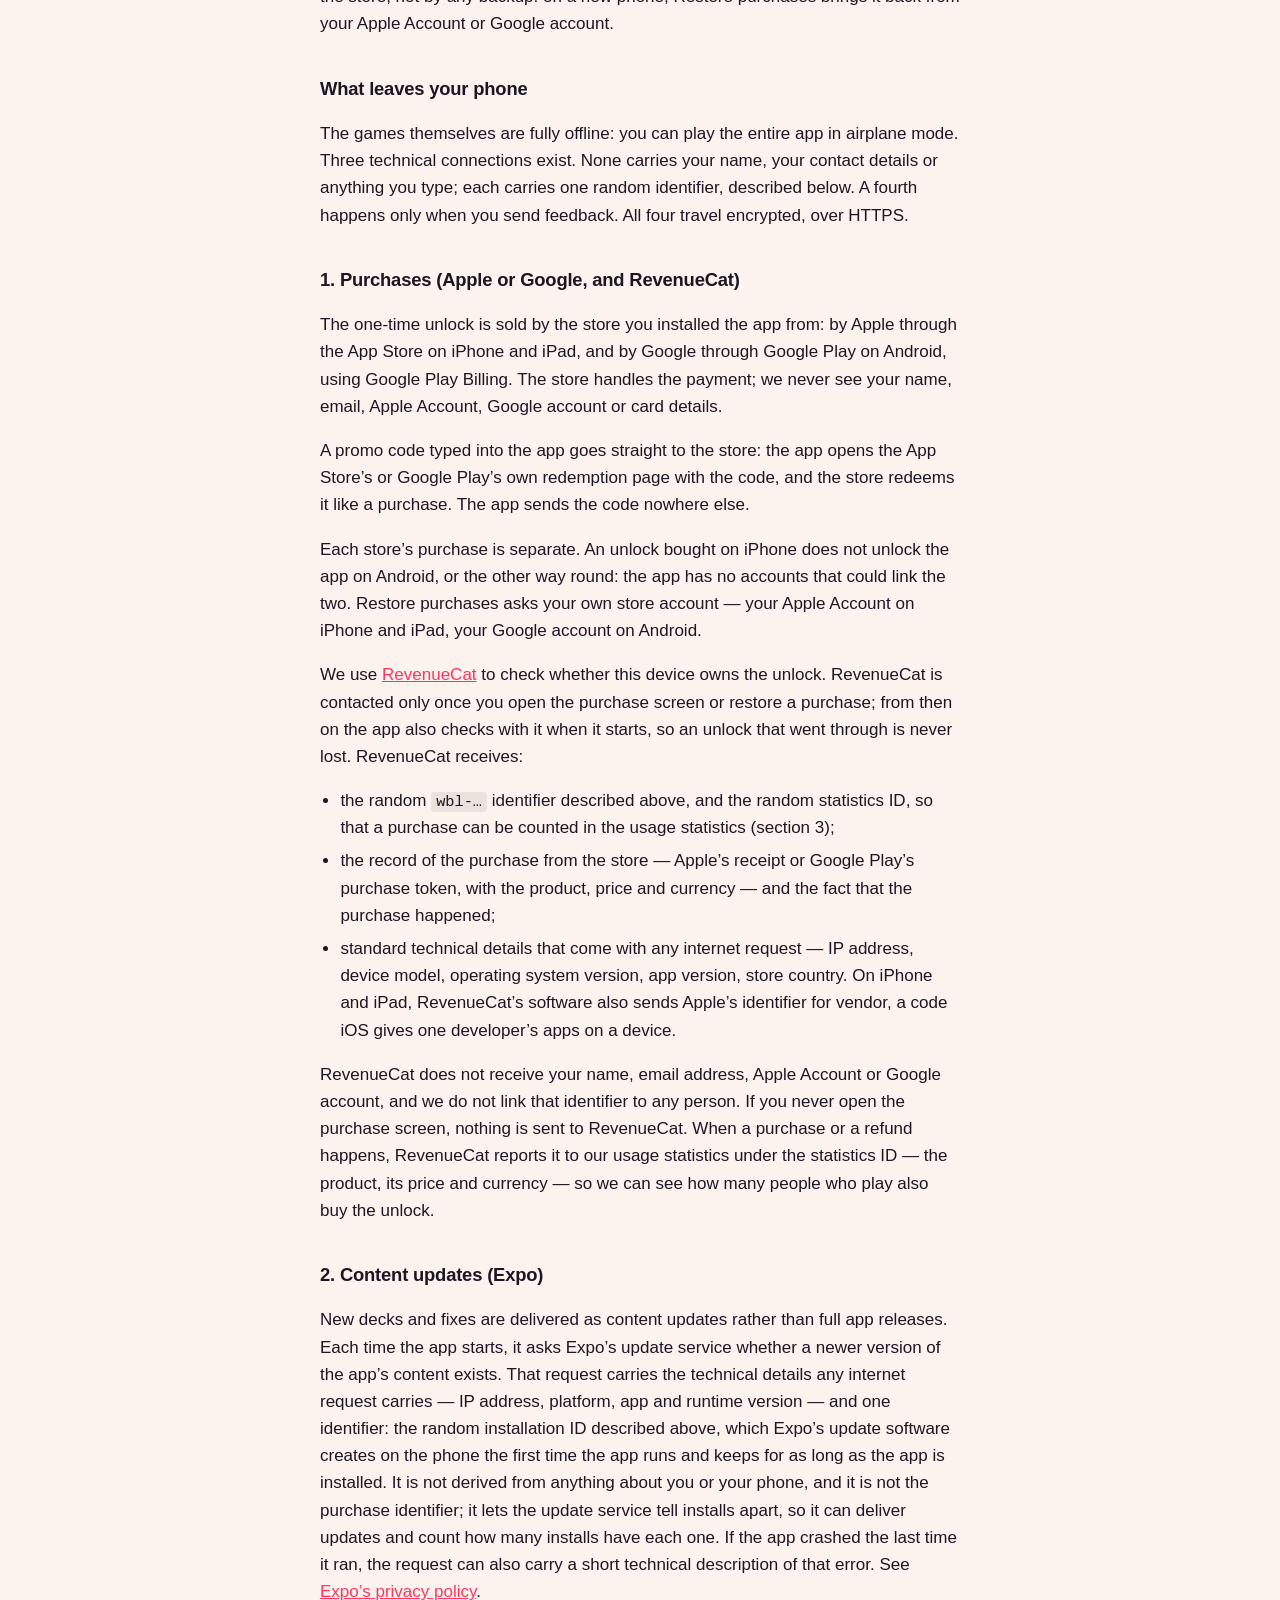
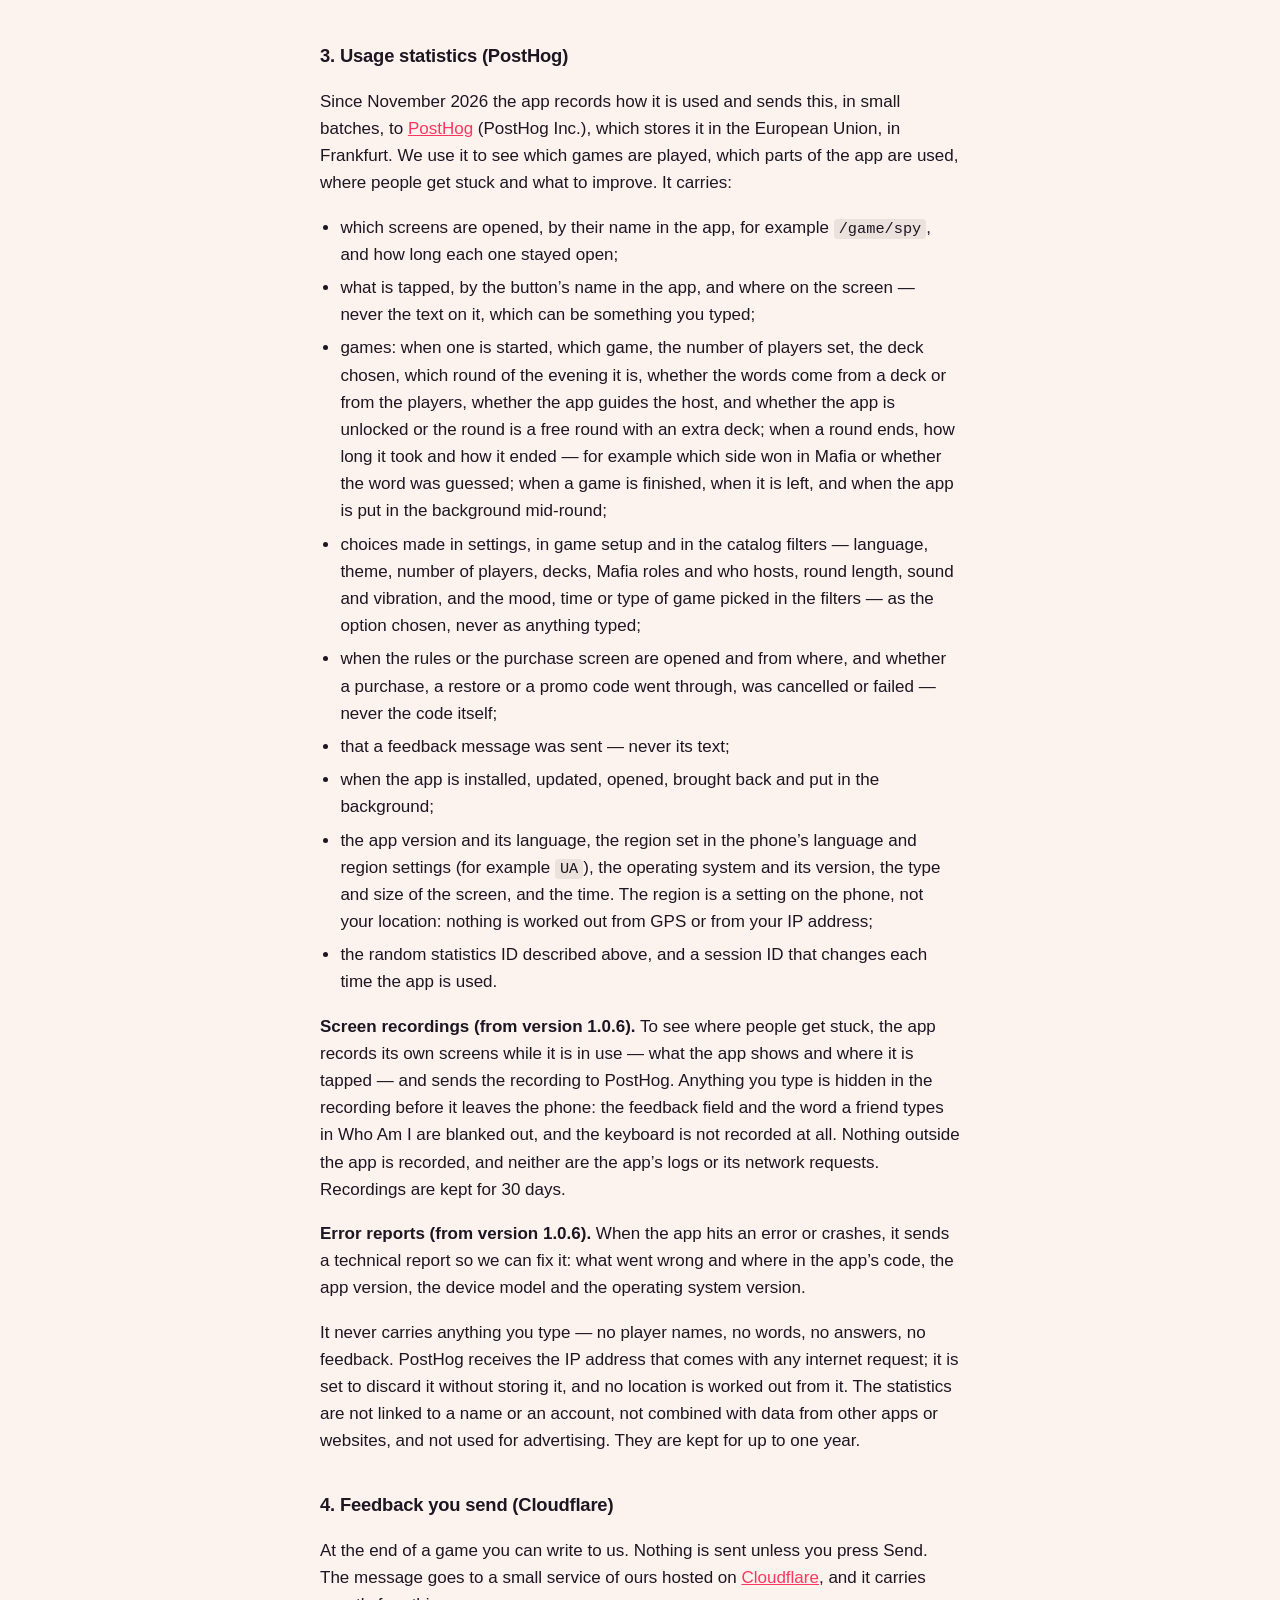
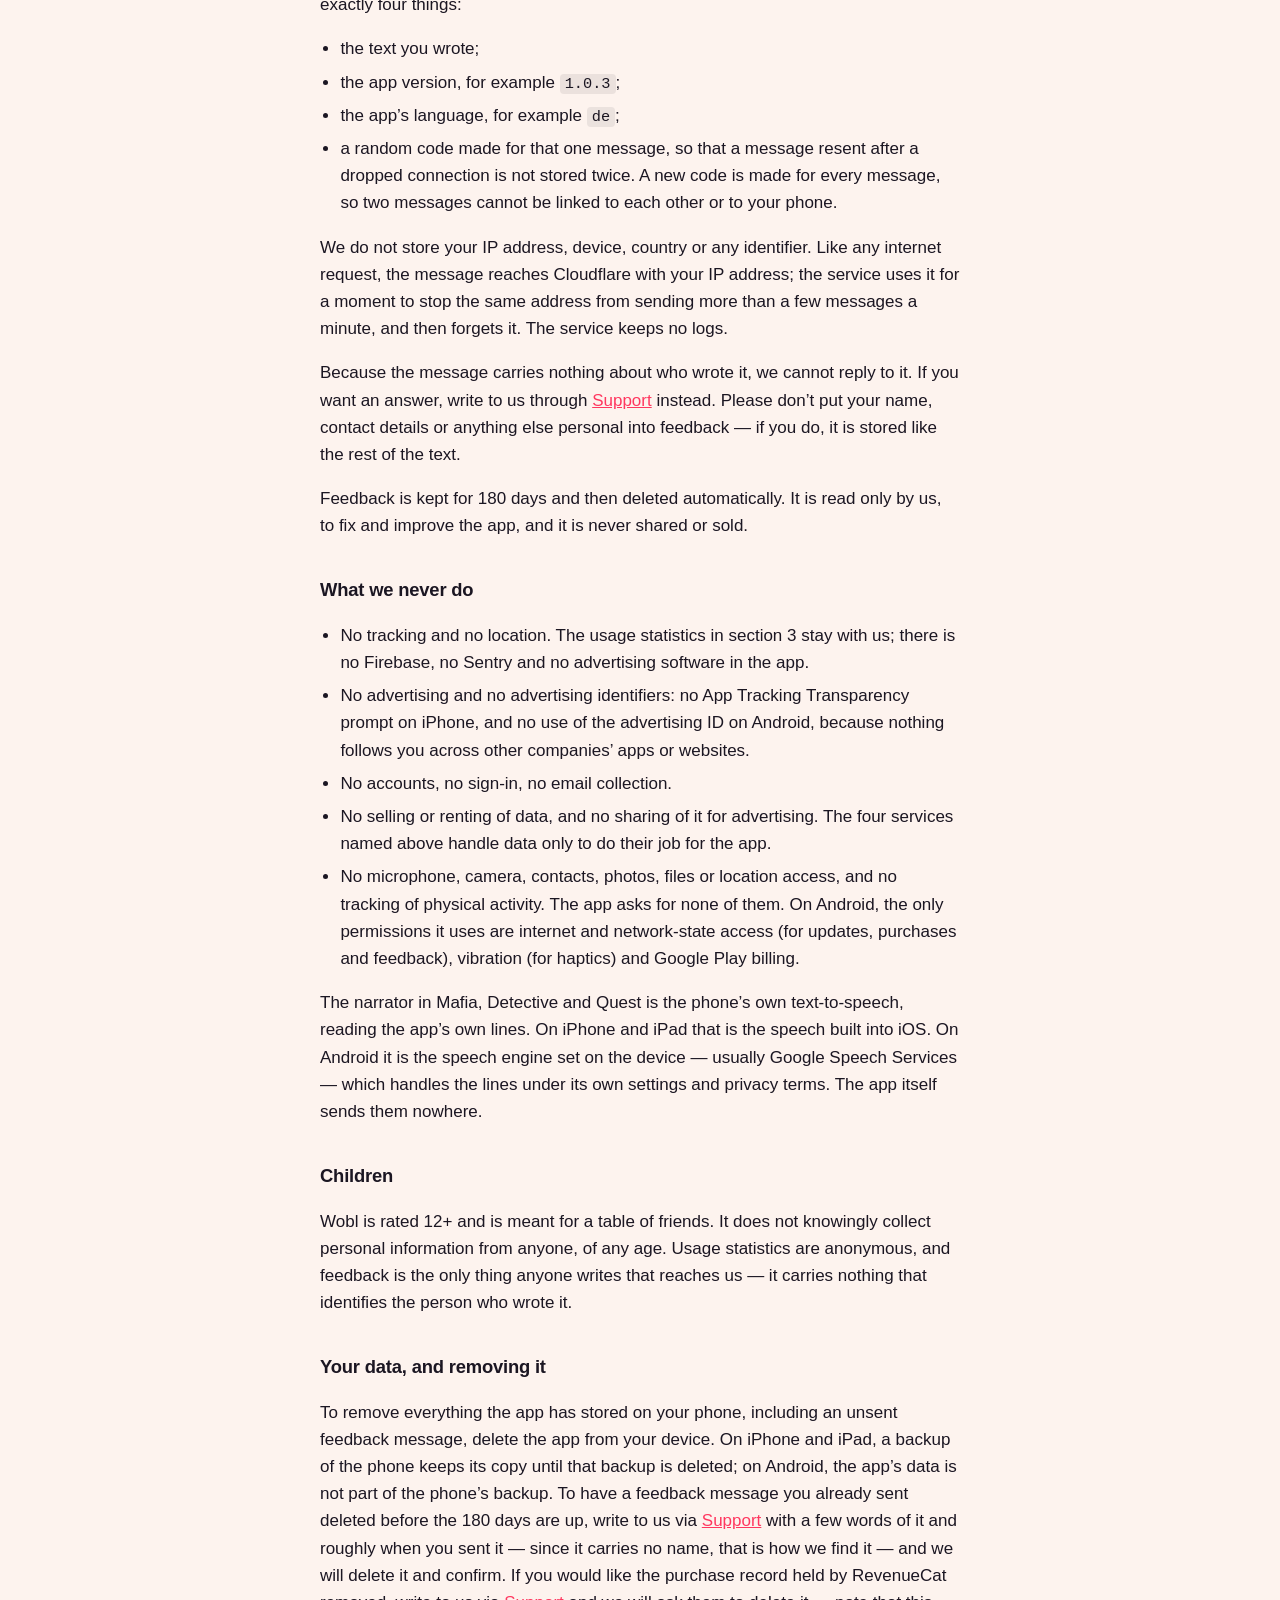
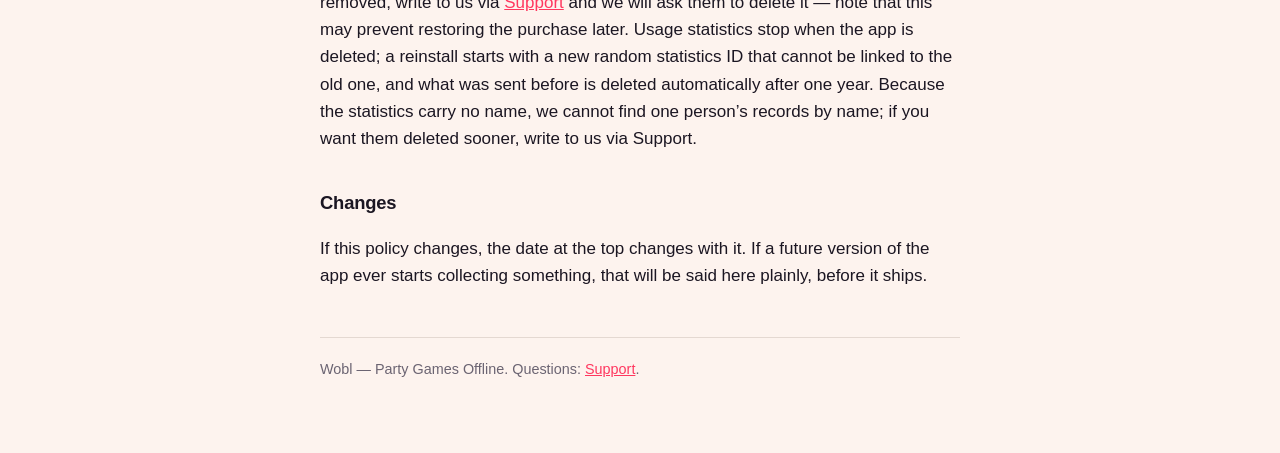
==== commit e9e880ee: "Privacy: no voice setting — the app's narrator voice is removed" ====
--- a/privacy.html
+++ b/privacy.html
@@ -55,7 +55,7 @@
   <li>which screens are opened, by their name in the app, for example <code>/game/spy</code>, and how long each one stayed open;</li>
   <li>what is tapped, by the button’s name in the app, and where on the screen — never the text on it, which can be something you typed;</li>
   <li>games: when one is started, which game, the number of players set, the deck chosen, which round of the evening it is, whether the words come from a deck or from the players, whether the app guides the host, and whether the app is unlocked or the round is a free round with an extra deck; when a round ends, how long it took and how it ended — for example which side won in Mafia or whether the word was guessed; when a game is finished, when it is left, and when the app is put in the background mid-round;</li>
-  <li>choices made in settings, in game setup and in the catalog filters — language, theme, number of players, decks, Mafia roles and who hosts, round length, sound, voice and vibration, and the mood, time or type of game picked in the filters — as the option chosen, never as anything typed;</li>
+  <li>choices made in settings, in game setup and in the catalog filters — language, theme, number of players, decks, Mafia roles and who hosts, round length, sound and vibration, and the mood, time or type of game picked in the filters — as the option chosen, never as anything typed;</li>
   <li>when the rules or the purchase screen are opened and from where, and whether a purchase, a restore or a promo code went through, was cancelled or failed — never the code itself;</li>
   <li>that a feedback message was sent — never its text;</li>
   <li>when the app is installed, updated, opened, brought back and put in the background;</li>
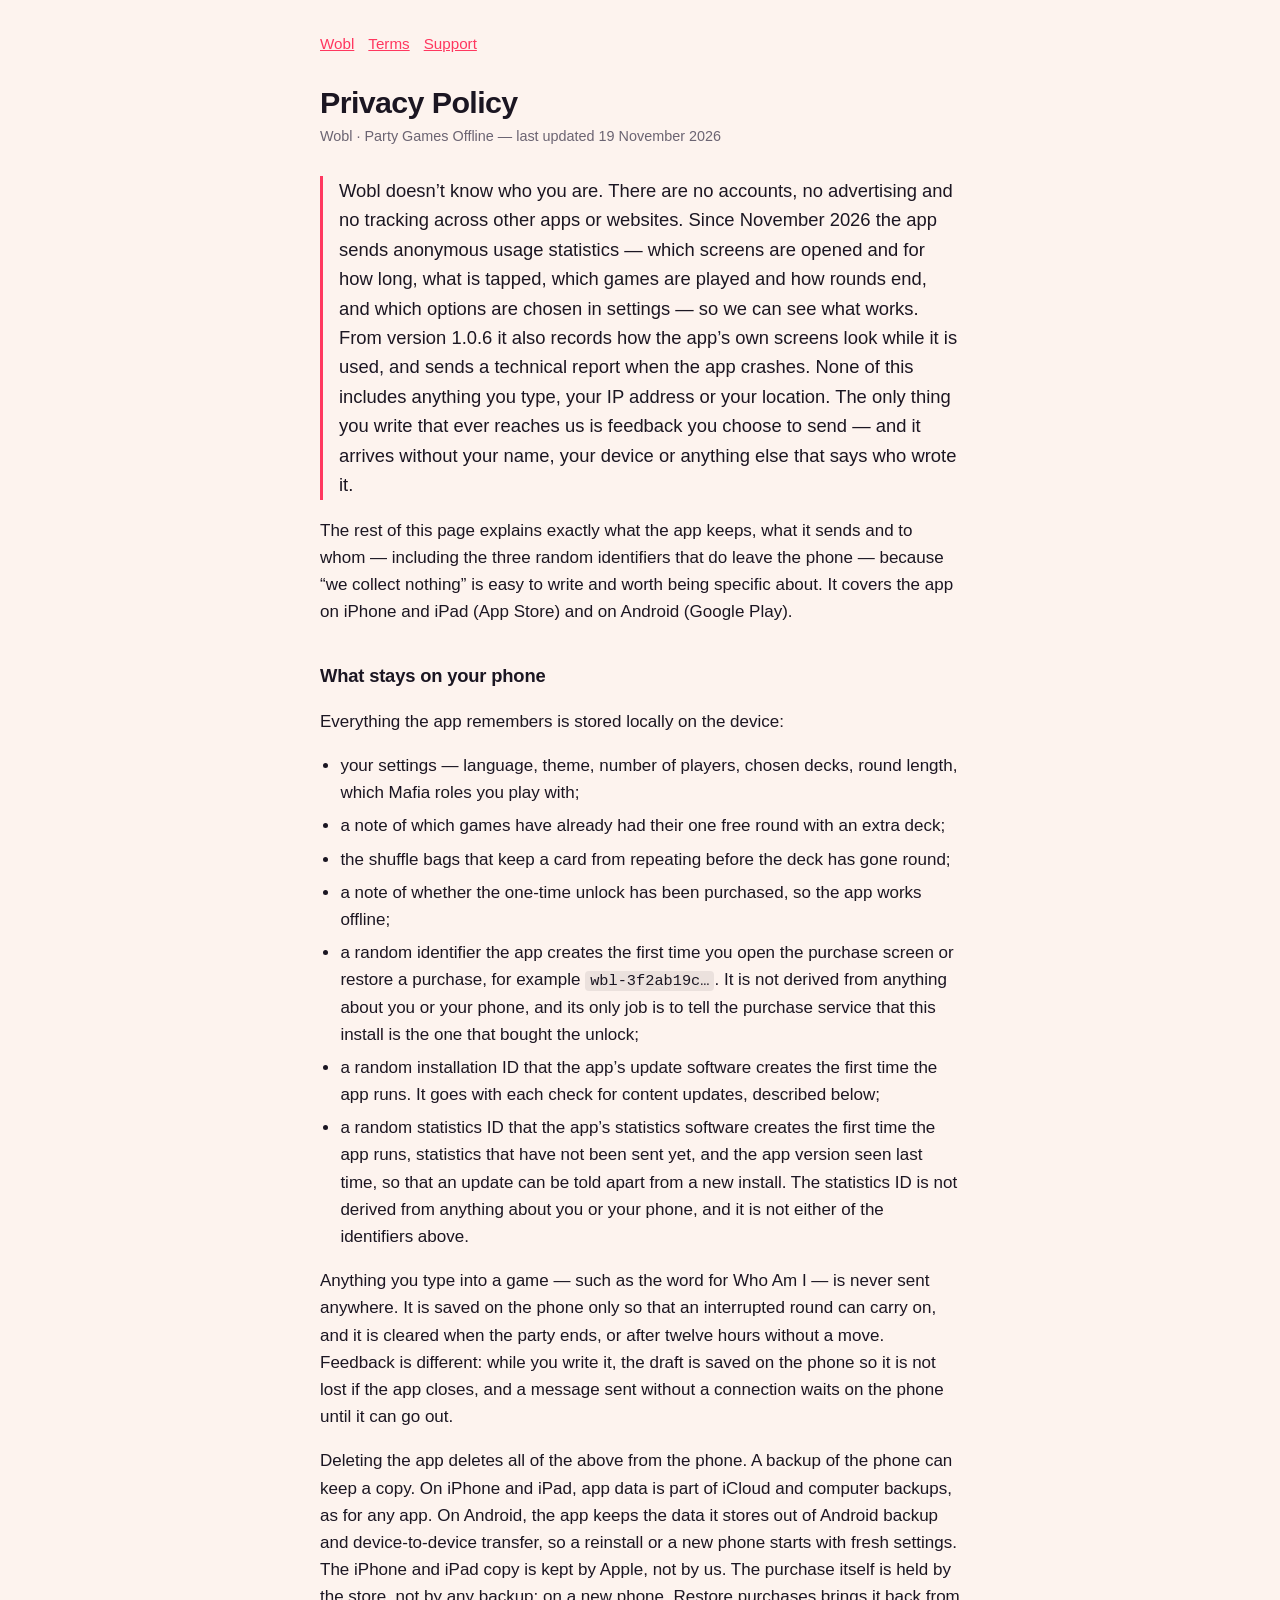
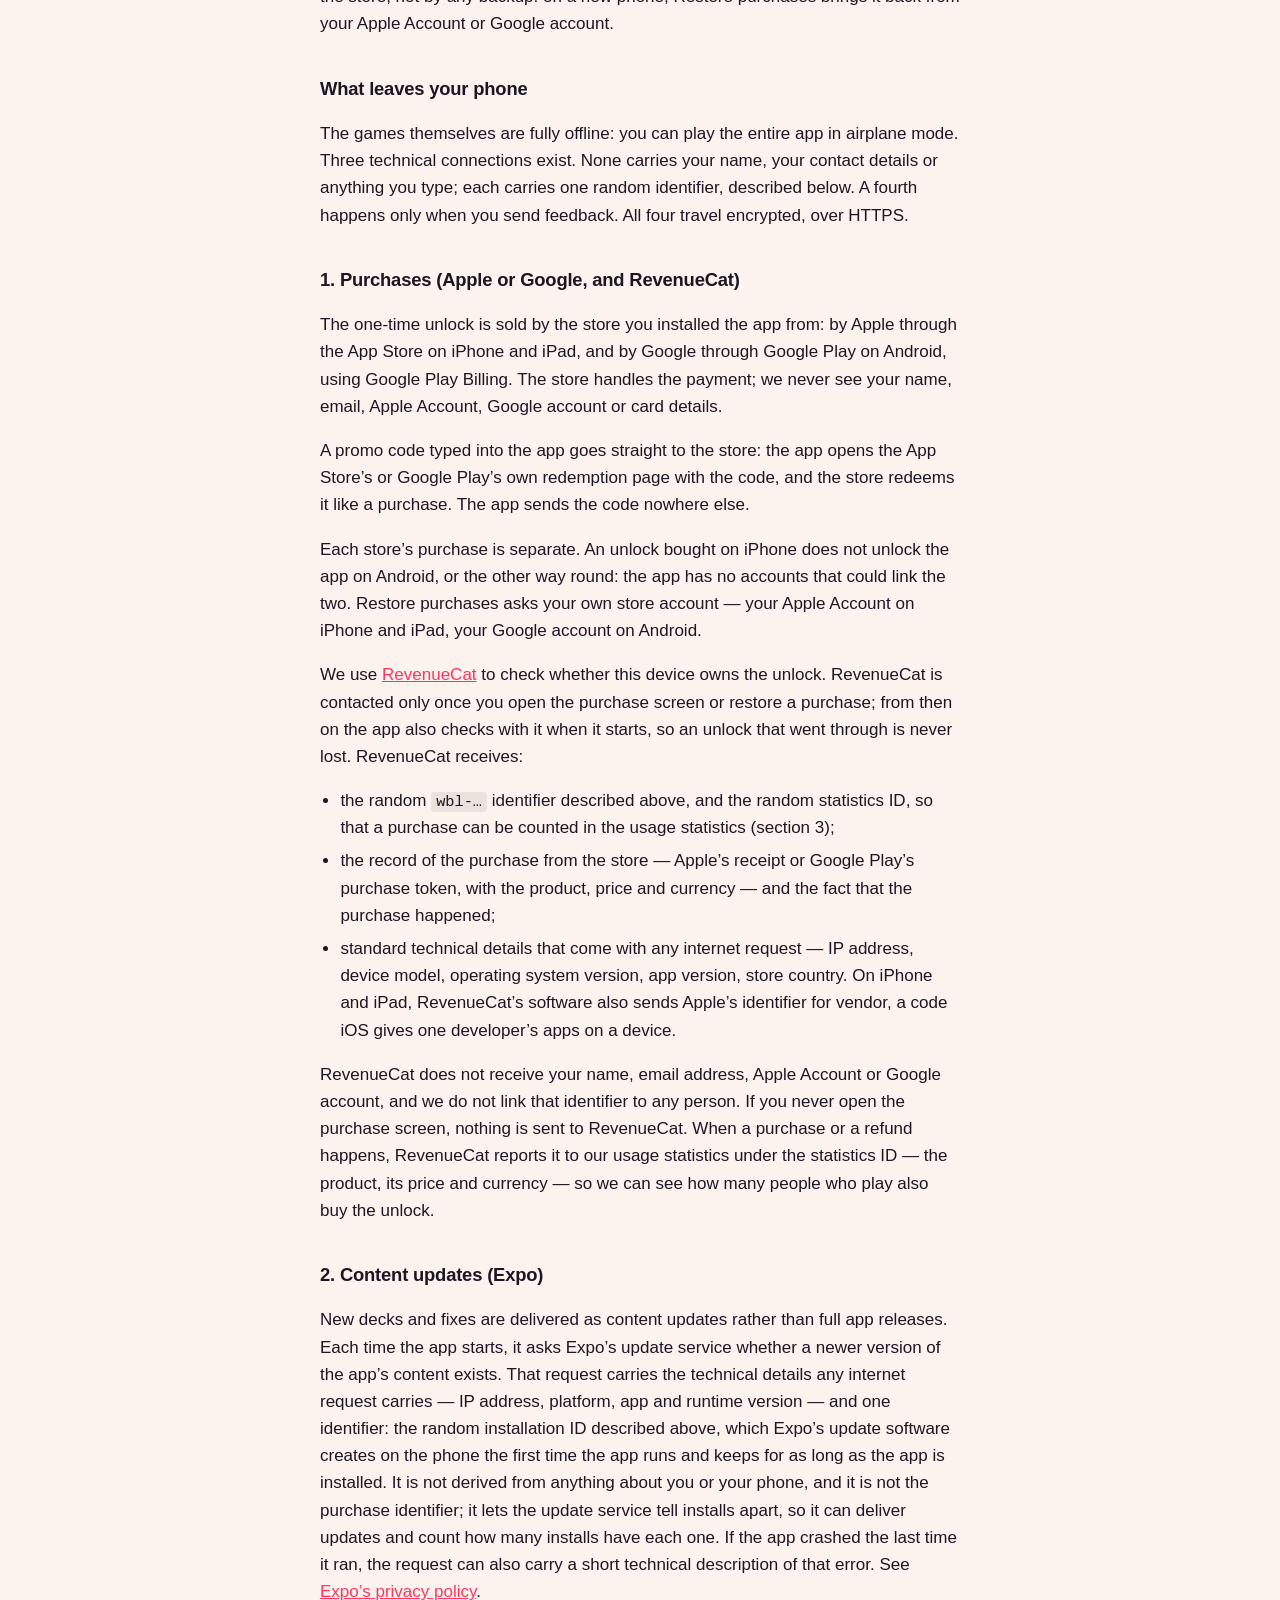
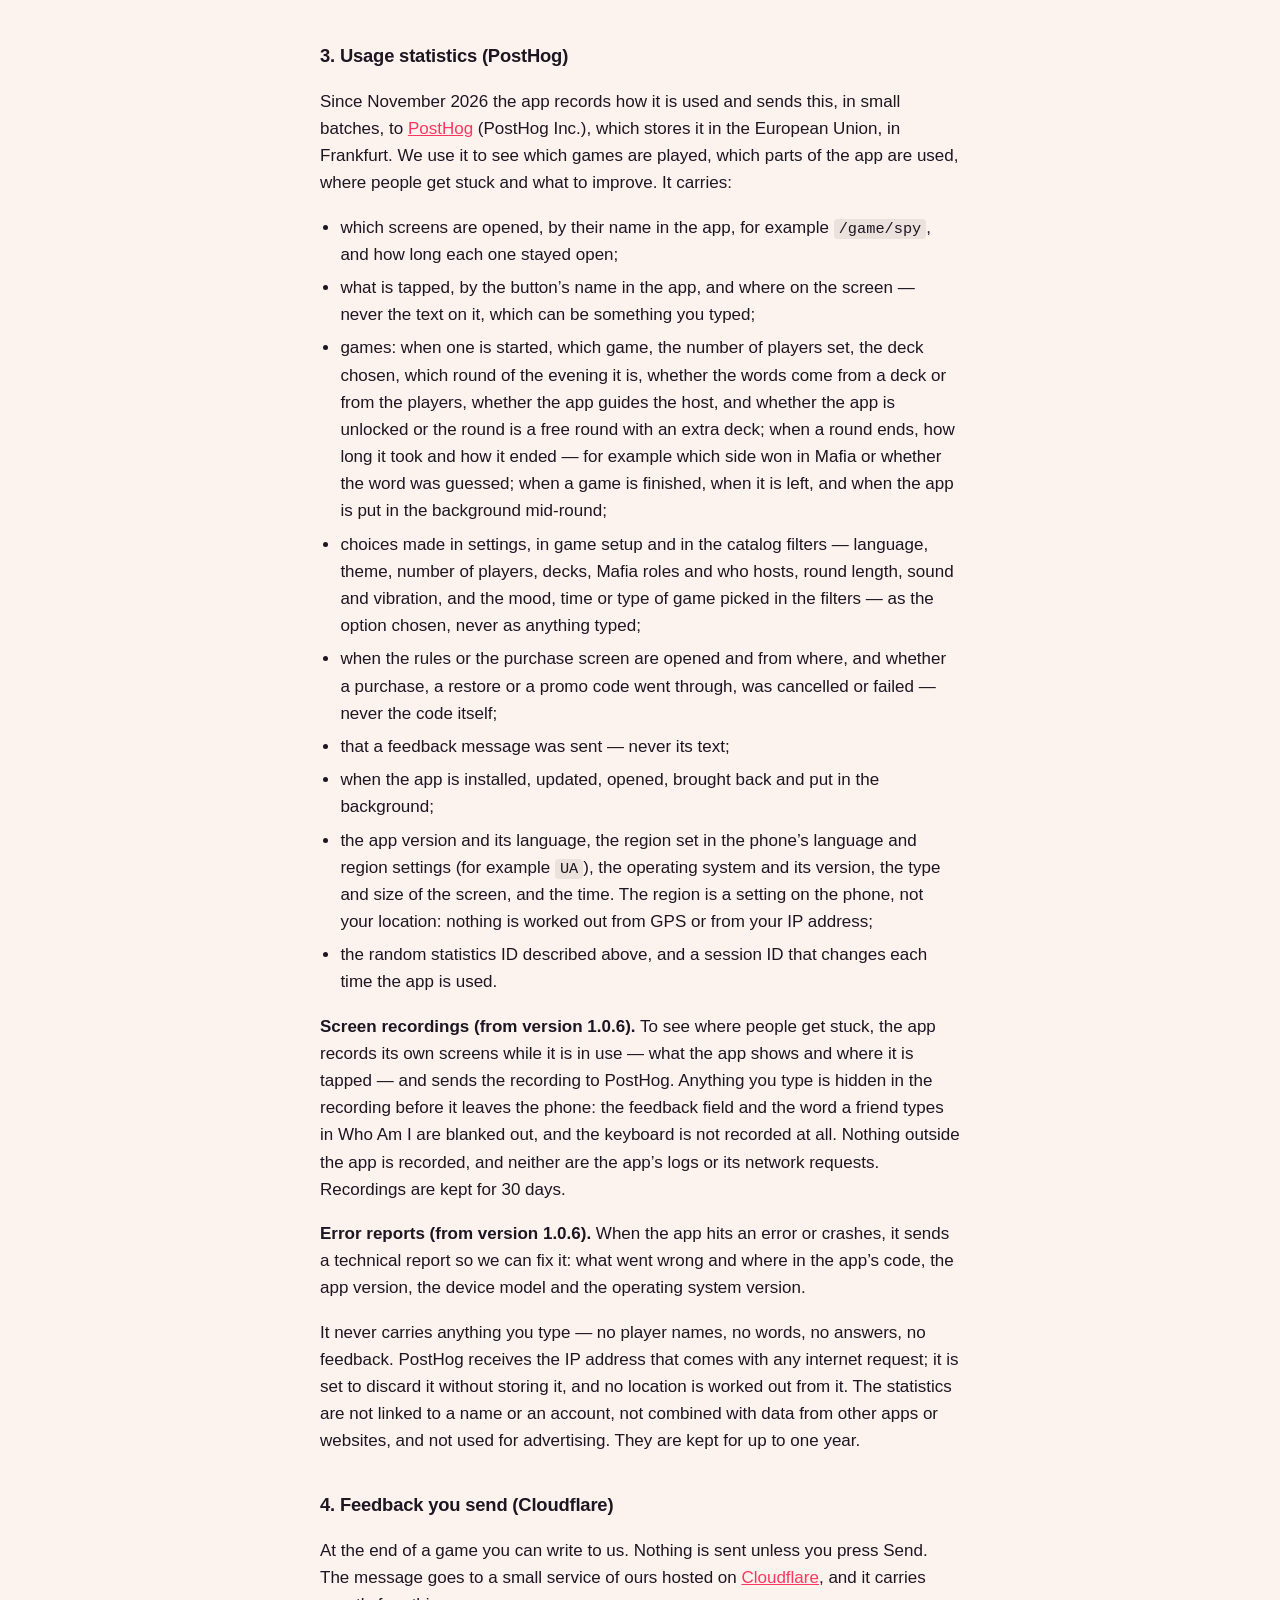
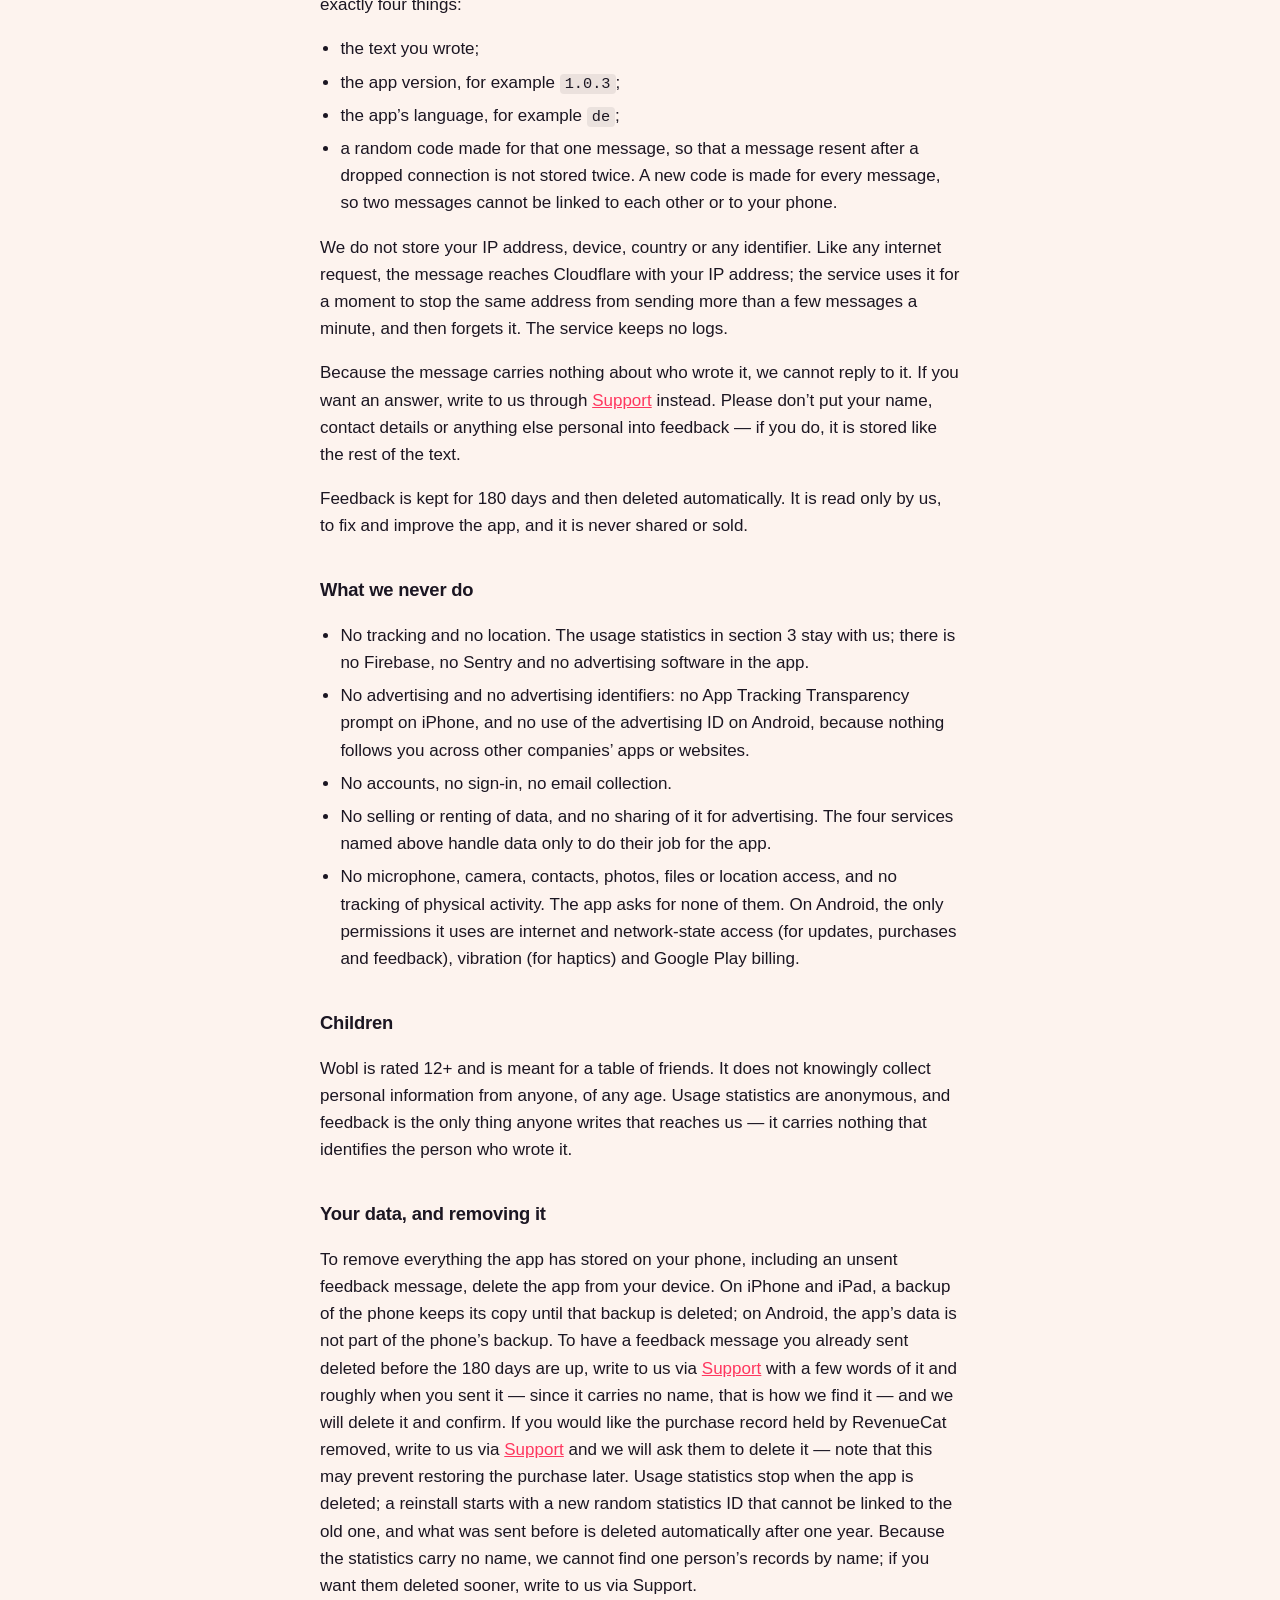
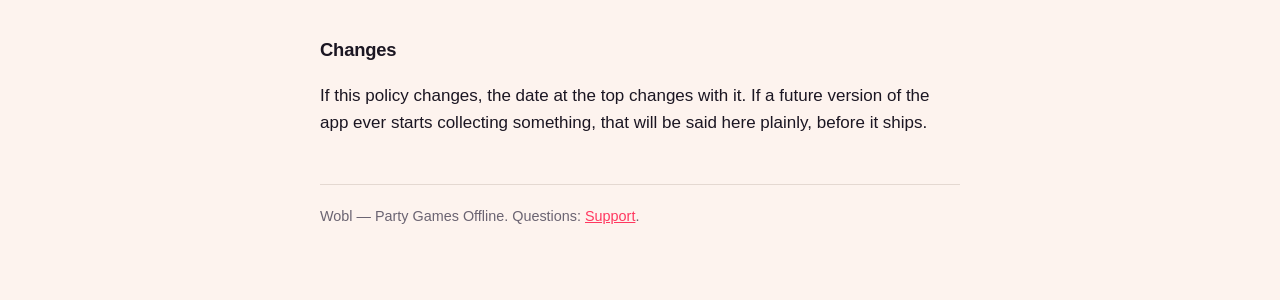
==== commit 01da2d5d: "Privacy and support: the narrator voice is gone from the app; support FAQ — what the purchase adds (" ====
--- a/privacy.html
+++ b/privacy.html
@@ -86,8 +86,6 @@
   <li>No selling or renting of data, and no sharing of it for advertising. The four services named above handle data only to do their job for the app.</li>
   <li>No microphone, camera, contacts, photos, files or location access, and no tracking of physical activity. The app asks for none of them. On Android, the only permissions it uses are internet and network-state access (for updates, purchases and feedback), vibration (for haptics) and Google Play billing.</li>
 </ul>
-<p>The narrator in Mafia, Detective and Quest is the phone’s own text-to-speech, reading the app’s own lines. On iPhone and iPad that is the speech built into iOS. On Android it is the speech engine set on the device — usually Google Speech Services — which handles the lines under its own settings and privacy terms. The app itself sends them nowhere.</p>
-
 <h2>Children</h2>
 <p>Wobl is rated 12+ and is meant for a table of friends. It does not knowingly collect personal information from anyone, of any age. Usage statistics are anonymous, and feedback is the only thing anyone writes that reaches us — it carries nothing that identifies the person who wrote it.</p>
 
